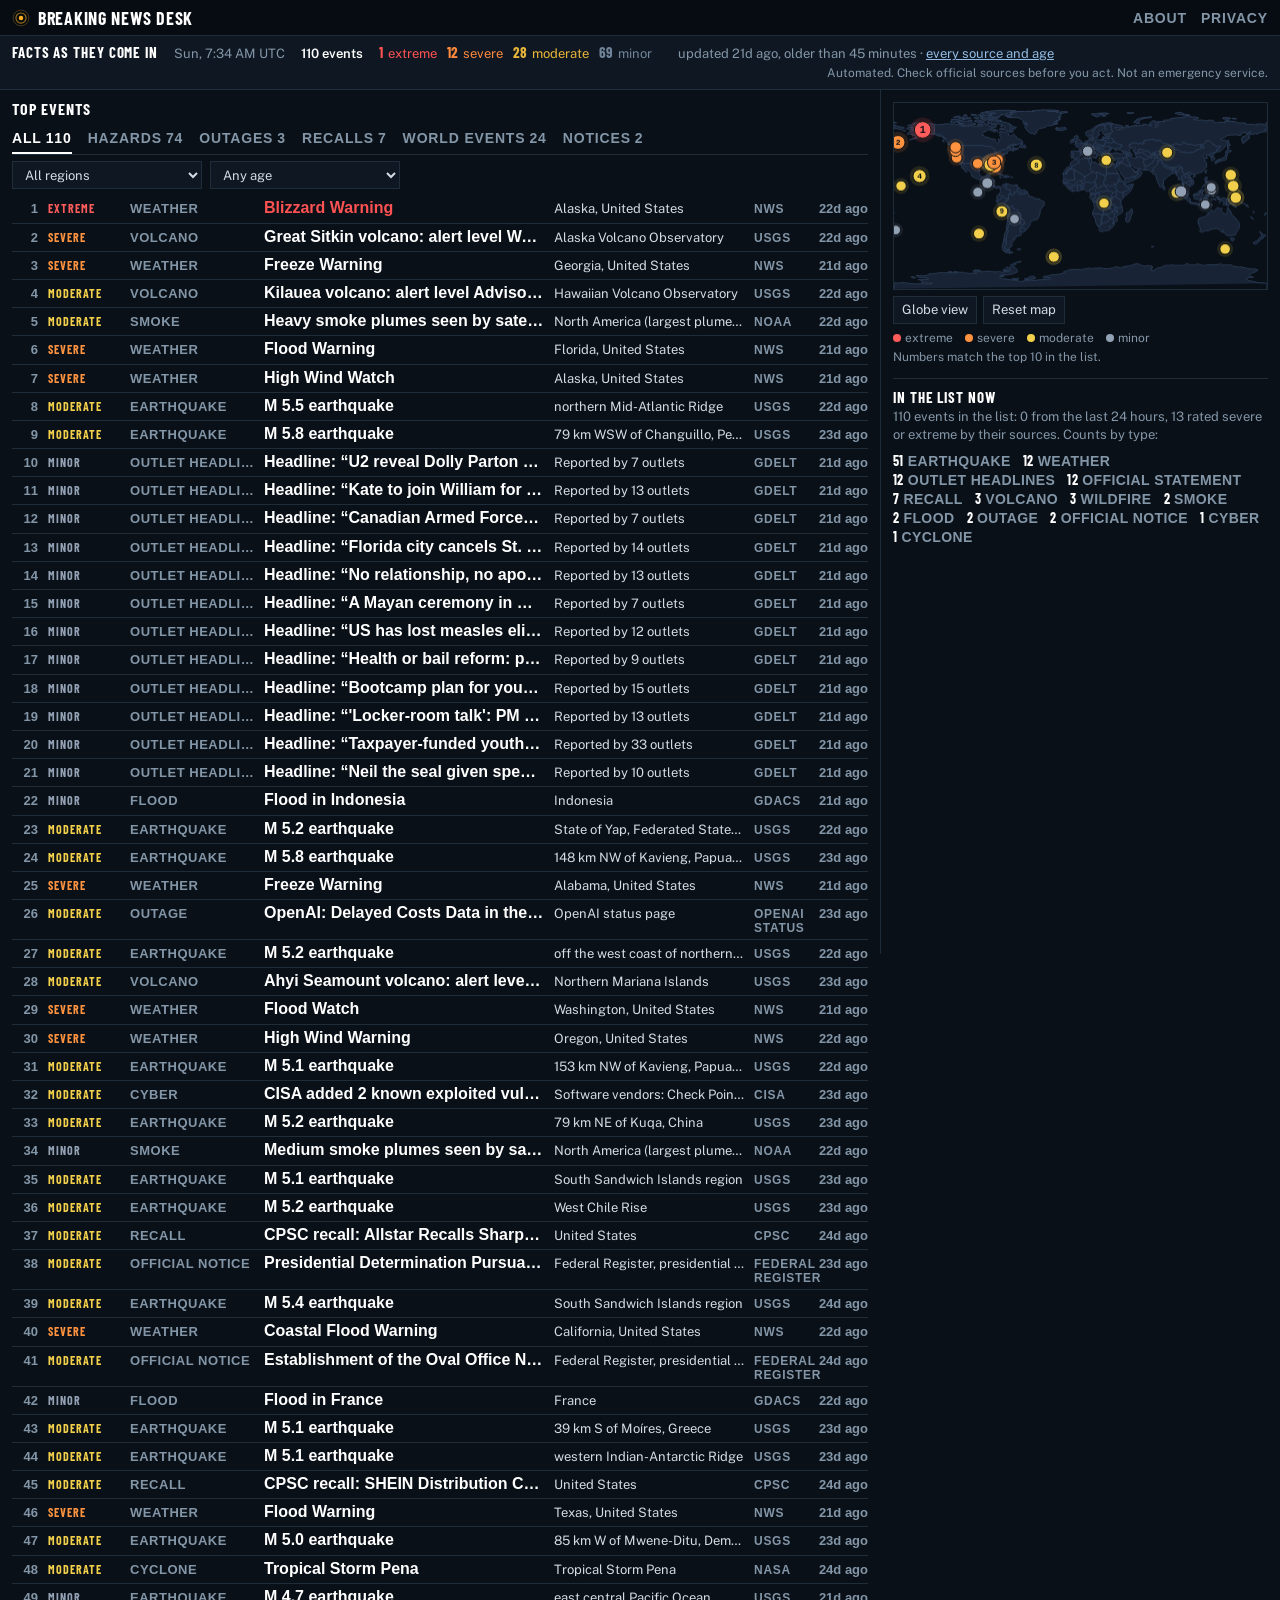
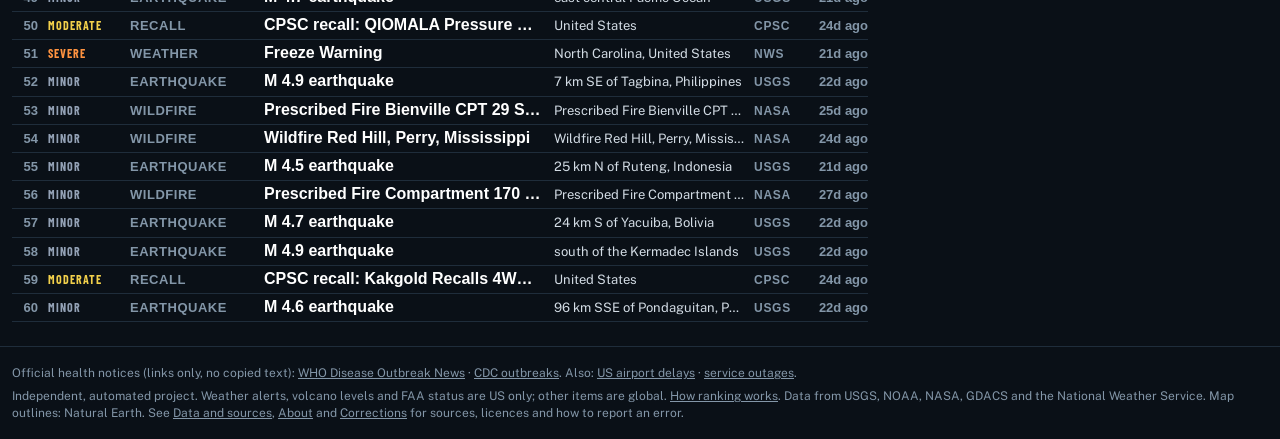
==== index.html @ 1c1c4f28 "GD5 round 2: wire-desk density (thin status strip, tight hairline rows, condensed type, no pills or " ====
<!doctype html>
<html lang="en">
<head>
<meta charset="utf-8">
<meta name="viewport" content="width=device-width,initial-scale=1">
<title>Breaking News Desk: facts as they come in</title>
<meta name="description" content="Facts as they come in, from public sources: hazards, air travel, outages and more on one live map. Every item links to its source. No opinion, no agenda.">
<meta property="og:type" content="website">
<meta property="og:site_name" content="Breaking News Desk">
<link rel="canonical" href="https://breakingnewsdesklive.com/">
<meta property="og:url" content="https://breakingnewsdesklive.com/">
<meta name="twitter:card" content="summary">
<link rel="icon" href="favicon.svg" type="image/svg+xml">
<link rel="stylesheet" href="tokens.css">
<link rel="stylesheet" href="style.css">
<meta property="og:title" content="Breaking News Desk: facts as they come in">
<meta property="og:description" content="Hazards, air travel and service outages from official sources, ranked by size and severity.">
<meta name="theme-color" content="#0b0f14">
</head>
<body>
<a class="skip" href="#list-wrap">Skip to the list</a>
<header class="top">
 <a class="brand" href="./"><svg viewBox="0 0 64 64" aria-hidden="true"><circle cx="32" cy="32" r="8" fill="#ffb020"/><circle cx="32" cy="32" r="18" fill="none" stroke="#ffb020" stroke-width="4" opacity=".6"/><circle cx="32" cy="32" r="28" fill="none" stroke="#ffb020" stroke-width="3" opacity=".3"/></svg><span>Breaking News Desk<small>Facts as they come in, from public sources</small></span></a>
 <nav><a href="about.html">About</a><a href="privacy.html">Privacy</a></nav>
</header>
<div class="status" id="status" aria-live="polite"><span><i class="dot stale" id="dot"></i><b id="count">Loading</b></span><span id="updated"></span></div>
<section class="strip" aria-labelledby="h1">
 <h1 id="h1">Facts as they come in</h1>
 <span class="dateline" id="dateline"></span>
 <span class="verdict" id="verdict">&ndash; events</span>
 <span class="tiles" id="tiles" aria-label="Events by severity"></span>
 <span class="srcline" id="srcline">updated now &middot; <a href="data.html">every source and age</a></span>
 <span class="notice">Automated. Check official sources before you act. Not an emergency service.</span>
</section>
<main>
 <section id="list-wrap" aria-labelledby="now">
  <div class="headrow"><h2 id="now">Top events</h2><a class="jump" href="#map-wrap">Map &darr;</a></div>
  <div class="chips-row" role="group" aria-label="Category" id="cats"></div>
  <div class="filters" role="group" aria-label="Filters" id="filters"></div>
  <ol class="list" id="list"></ol>
 </section>
 <section id="map-wrap" aria-label="World map">
  <div class="mapbox" id="mapbox"><canvas id="map" width="1200" height="600" role="img" aria-label="Map of current events. The list has the same events."></canvas></div>
  <div class="maptools"><button class="chip" id="proj" aria-pressed="false">Globe view</button><button class="chip" id="reset">Reset map</button></div>
  <div class="legend" id="legend"></div>
  <section class="stats" id="digest-wrap" hidden aria-label="Last hour"><h2>New in the last hour</h2><div id="digest"></div></section>
  <section class="stats" aria-label="Counts"><h2>In the list now</h2><div id="stats"></div>
  <div id="hist-wrap" hidden><p class="sub" id="hist-title">Events in the feeds over time</p><canvas id="hist" width="600" height="140" role="img" aria-label="Chart of event counts over time"></canvas><div class="maptools"><button class="chip" data-h="24" aria-pressed="true">24 hours</button><button class="chip" data-h="168" aria-pressed="false">7 days</button></div></div></section>
 </section>
</main>
<footer>
 <p>Official health notices (links only, no copied text): <a href="https://www.who.int/emergencies/disease-outbreak-news" rel="noopener">WHO Disease Outbreak News</a> · <a href="https://www.cdc.gov/outbreaks/" rel="noopener">CDC outbreaks</a>. Also: <a href="https://www.airtraveldesklive.com/" rel="noopener">US airport delays</a> · <a href="https://www.isit364yet.com/" rel="noopener">service outages</a>.</p>
 <p>Independent, automated project. Weather alerts, volcano levels and FAA status are US only; other items are global. <a href="about.html#rank">How ranking works</a>. Data from USGS, NOAA, NASA, GDACS and the National Weather Service. Map outlines: Natural Earth. See <a href="data.html">Data and sources</a>, <a href="about.html">About</a> and <a href="corrections.html">Corrections</a> for sources, licences and how to report an error.</p>
</footer>
<script src="lib.js"></script>
<script src="app.js"></script>
<script>if ("serviceWorker" in navigator) { window.addEventListener("load", function () { navigator.serviceWorker.register("sw.js").catch(function () {}); }); }</script>
<script src="/count.js" defer></script>
</body>
</html>
---- tokens.css ----
/* Shared design tokens for the desk family (Air Travel Desk and sister desks).
   Structure is shared. Only the accent block differs per desk.
   Variables only: no selectors other than :root. */
:root {
  color-scheme: dark;

  /* Palette */
  --navy: #0d1722;
  --surface: #142233;
  --surface-alt: #1b2f46;
  --border: #2d4560;
  --text: #eef3f7;
  --text-muted: #b9c8d6;
  --link: #9fd3ff;
  --red: #ef4444;
  --red-text: #fecaca;
  --red-soft: rgba(239, 68, 68, 0.2);
  --green: #34d399;
  --green-text: #a7f3d0;
  --green-soft: rgba(52, 211, 153, 0.15);
  --amber: #f2b33d;
  --amber-text: #ffd98a;
  --amber-soft: rgba(242, 179, 61, 0.16);

  /* Accent block: the only part that changes per desk */
  --accent: #4cc3ff;
  --accent-hover: #7dd3ff;
  --accent-soft: rgba(76, 195, 255, 0.16);
  --on-accent: #0d1722;

  /* Type scale */
  --fs-xs: 0.8125rem;
  --fs-sm: 0.9375rem;
  --fs-md: 1rem;
  --fs-lg: 1.2rem;
  --fs-xl: 1.5rem;
  --lh: 1.5;

  /* Spacing scale */
  --space-1: 4px;
  --space-2: 8px;
  --space-3: 12px;
  --space-4: 16px;
  --space-5: 24px;
  --space-6: 32px;

  /* Shape and layout */
  --radius: 10px;
  --gutter: 16px;

  /* Focus ring */
  --focus-ring: 3px solid var(--accent);
}

@media (min-width: 700px) {
  :root { --gutter: 24px; }
}
---- style.css ----
@font-face{font-family:"Public Sans";src:url("fonts/public-sans-latin-wght-normal.woff2") format("woff2");font-weight:100 900;font-display:swap}
@font-face{font-family:"Barlow Condensed";src:url("fonts/barlow-condensed-600.woff2") format("woff2");font-weight:600;font-display:swap}
@font-face{font-family:"Barlow Condensed";src:url("fonts/barlow-condensed-700.woff2") format("woff2");font-weight:700 800;font-display:swap}
@font-face{font-family:"Public Fallback";src:local("Arial");size-adjust:104%;ascent-override:96%;descent-override:24%;line-gap-override:0%}
@font-face{font-family:"Barlow Fallback";src:local("Arial Narrow"),local("Arial");size-adjust:78%;ascent-override:105%}
/* Wire-desk look: hairlines, tight rows, condensed type. Colour is for severity only. */
:root{--bg:#0a1017;--panel:#0f1822;--panel2:#142130;--line:#1f2d3b;--text:#d3dce5;--mute:#8396a8;--link:#93bde6;--accent:#93bde6;--on-accent:#06101a;
--c-extreme:#ff5252;--c-severe:#ff8a3d;--c-moderate:#e9b53a;--c-minor:#70849a;--amber:#e9b53a;--red:#ff5252;--orange:#ff8a3d;--yellow:#e9b53a;--green:#4fd18b;--blue:var(--link);
--disp:"Barlow Condensed","Barlow Fallback","Arial Narrow",sans-serif;--r:0}
*{box-sizing:border-box}
html{color-scheme:dark}
body{margin:0;background:var(--bg);color:var(--text);font:14px/1.4 "Public Sans","Public Fallback",system-ui,-apple-system,"Segoe UI",Roboto,sans-serif}
a{color:var(--link)}
a:focus-visible,button:focus-visible,select:focus-visible,summary:focus-visible{outline:2px solid #fff;outline-offset:1px}
.skip{position:absolute;left:-999px}.skip:focus{left:8px;top:8px;background:#fff;color:#000;padding:8px;z-index:9}
header.top{display:flex;align-items:center;justify-content:space-between;gap:12px;padding:0 12px;height:36px;border-bottom:1px solid var(--line);background:#070c12}
.brand{display:flex;align-items:center;gap:8px;font:700 18px/1 var(--disp);letter-spacing:.04em;text-transform:uppercase;color:#fff;text-decoration:none;white-space:nowrap}
.brand svg{width:18px;height:18px}.brand small{display:none}
nav{display:flex;flex-wrap:nowrap}
nav a{color:var(--mute);text-decoration:none;margin-left:14px;font:600 14px/1 var(--disp);letter-spacing:.06em;text-transform:uppercase;white-space:nowrap}
nav a:hover{color:#fff}
.status{position:absolute;width:1px;height:1px;overflow:hidden;clip:rect(0 0 0 0);white-space:nowrap}
.strip{display:flex;flex-wrap:wrap;align-items:baseline;gap:2px 16px;padding:7px 12px;background:var(--panel);border-bottom:1px solid var(--line);font-size:13px;color:var(--mute)}
.strip h1{margin:0;font:700 15px/1.2 var(--disp);letter-spacing:.06em;text-transform:uppercase;color:#fff}
.strip .verdict{color:#fff;font-weight:600}
.tile b{font:700 15px var(--disp);margin-right:2px}.tile{margin-right:10px}
.tile[data-sev=extreme] b,.tile[data-sev=extreme]{color:var(--c-extreme)}.tile[data-sev=severe],.tile[data-sev=severe] b{color:var(--c-severe)}
.tile[data-sev=moderate],.tile[data-sev=moderate] b{color:var(--c-moderate)}.tile[data-sev=minor],.tile[data-sev=minor] b{color:var(--c-minor)}
.notice{padding:6px 12px;color:var(--mute);font-size:12px;border-bottom:1px solid var(--line)}
.strip .notice{margin-left:auto;color:var(--mute);background:none;border:0;padding:0;font-size:12px}
.dot{display:inline-block;width:8px;height:8px;border-radius:50%;background:var(--green)}.dot.stale{background:var(--c-severe)}
main{display:grid;grid-template-columns:minmax(0,1fr);gap:0;padding:0;max-width:none;margin:0}
main>*{min-width:0}
#list-wrap{order:1;padding:8px 12px 0}
#map-wrap{order:2;padding:12px}
h1,h2,h3{font-family:var(--disp)}
h2{font-size:15px;letter-spacing:.06em;text-transform:uppercase;margin:0;color:#fff}
.headrow{display:flex;align-items:baseline;justify-content:space-between;gap:12px;margin-bottom:4px}
.headrow h2{font-size:16px}
.jump{color:var(--link);font:600 13px var(--disp);letter-spacing:.06em;text-transform:uppercase;text-decoration:none}
.sub{color:var(--mute);font-size:13px;margin:0 0 8px}
.chips-row{display:flex;flex-wrap:wrap;gap:0 16px;border-bottom:1px solid var(--line);margin:0 0 6px}
.cat{background:none;border:0;border-bottom:2px solid transparent;border-radius:0;color:var(--mute);font:600 14px/1 var(--disp);letter-spacing:.06em;text-transform:uppercase;padding:6px 0 6px;min-height:0;cursor:pointer}
.cat svg{display:none}.cat b{font:600 14px var(--disp);color:var(--mute);margin-left:4px}
.cat[aria-pressed=true]{color:#fff;border-bottom-color:#fff}.cat[aria-pressed=true] b{color:#fff}
.filters{display:flex;gap:8px;margin:0 0 6px}
.chip,select.chip{background:var(--panel);color:var(--text);border:1px solid var(--line);border-radius:0;padding:3px 8px;font:inherit;font-size:13px;min-height:28px;cursor:pointer}
.chip[aria-pressed=true]{background:#fff;color:#000;border-color:#fff;font-weight:600}
.filters select{flex:0 1 190px}
ol.list{list-style:none;margin:0;padding:0}
.card{border-bottom:1px solid var(--line);background:none}
.card:hover{background:var(--panel)}
.card.sel{background:var(--panel2)}
.card button.head{all:unset;box-sizing:border-box;display:grid;width:100%;cursor:pointer;grid-template-columns:22px 1fr 46px;grid-template-areas:"rank title when" ". meta meta";align-items:baseline;gap:0 8px;padding:5px 0}
.card button.head:focus-visible{outline:2px solid #fff;outline-offset:-2px}
.rank{grid-area:rank;font:600 13px var(--disp);color:var(--mute);text-align:right;font-variant-numeric:tabular-nums}
.title{grid-area:title;font:600 16px/1.15 var(--disp);color:#fff;overflow:hidden;text-overflow:ellipsis;white-space:nowrap}
.when{grid-area:when;font:600 13px var(--disp);color:var(--mute);text-align:right;white-space:nowrap}
.head .sev,.head .typ,.head .place,.head .src{display:none}
.meta{grid-area:meta;font:12.5px/1.25 "Public Sans","Public Fallback",sans-serif;color:var(--mute);white-space:nowrap;overflow:hidden;text-overflow:ellipsis}
.meta b{font:700 12px var(--disp);letter-spacing:.06em;color:var(--c,var(--mute))}
.card.s-extreme .title{color:var(--c-extreme)}
.card.sel .when::after{content:""}
.more{padding:2px 12px 10px 30px;font-size:13px}
.more p{margin:6px 0}.more .src{display:block;color:var(--mute);font-size:13px}
.warn{background:none;border:1px solid var(--line);color:var(--mute);padding:6px 8px;font-size:12px}
.empty{color:var(--mute);padding:16px;text-align:center;border:1px dashed var(--line)}
.mapbox{position:relative;background:#070c12;border:1px solid var(--line)}
canvas{display:block;width:100%;height:auto;aspect-ratio:2/1;max-width:100%;touch-action:pan-y}
.mapbox.globe canvas{aspect-ratio:1/1;max-height:70vh;touch-action:none;cursor:grab}
.maptools{display:flex;gap:6px;margin-top:6px;flex-wrap:wrap}
.legend{display:flex;flex-wrap:wrap;gap:2px 12px;font-size:12px;color:var(--mute);margin-top:6px}
.legend i{display:inline-block;width:8px;height:8px;border-radius:50%;margin-right:4px}
.stats{margin-top:12px;padding:8px 0 0;border-top:1px solid var(--line)}.stats[hidden]{display:none}
.chips{display:flex;flex-wrap:wrap;gap:2px 12px;font:600 14px var(--disp);letter-spacing:.03em;text-transform:uppercase}
.stat b{margin-right:4px;color:#fff}.stat span{color:var(--mute)}
.dg{margin:0;padding-left:16px;font-size:13px}
#hist-wrap[hidden]{display:none}#hist{width:100%;height:120px}#hist-wrap{margin-top:8px}
footer{padding:12px;color:var(--mute);font-size:12px;border-top:1px solid var(--line)}
footer p{margin:6px 0}footer a{color:var(--mute)}
.page{max-width:760px;margin:0 auto;padding:16px 12px 48px}
.page h1{font-size:28px;margin-top:12px}.page h2{margin-top:24px;font-size:17px}
table{border-collapse:collapse;width:100%;font-size:13px;display:block;overflow-x:auto}
th,td{border-bottom:1px solid var(--line);padding:6px 8px;text-align:left;vertical-align:top}
main.page.wide{max-width:1180px}main.page.wide #ev>*{max-width:760px}
.pill{display:inline-block;color:#111;font:700 14px var(--disp);text-transform:uppercase;letter-spacing:.05em;padding:0 8px}
.ehero{border-bottom:1px solid var(--line);background:var(--panel);padding:16px 12px;position:relative;overflow:hidden}
.ehero-in{position:relative;z-index:1;max-width:1180px;margin:0 auto}
.ehero h1{font:700 clamp(1.9rem,4.5vw,3rem)/1.05 var(--disp);margin:0 0 8px;max-width:20em;color:#fff}
.ehero .verdict{font-size:14px}.ehero .srcline{max-width:50em;color:var(--text)}
.ehero .dateline{margin:0 0 6px;font-size:13px}
.eart{position:absolute;top:0;right:0;bottom:0;width:45%;z-index:0;opacity:.5;-webkit-mask-image:linear-gradient(90deg,transparent,#000 45%);mask-image:linear-gradient(90deg,transparent,#000 45%)}
.eart img{display:block;width:100%;height:100%;object-fit:cover}
.eart .illus-tag{right:10px;left:auto;top:auto;bottom:10px}
@media (max-width:979px){.eart{display:none}}
@media (min-width:760px){
 .card button.head{grid-template-columns:26px 72px 124px minmax(0,1fr) 190px 54px 50px;grid-template-areas:"rank sev typ title place src when";gap:0 10px;padding:4px 0}
 .head .sev,.head .typ,.head .place,.head .src{display:block}
 .meta{display:none}
 .head .sev{grid-area:sev;font:700 12px var(--disp);letter-spacing:.08em;color:var(--c,var(--mute))}
 .head .typ{grid-area:typ;font:600 13px var(--disp);letter-spacing:.04em;text-transform:uppercase;color:var(--mute);white-space:nowrap;overflow:hidden;text-overflow:ellipsis}
 .head .place{grid-area:place;color:var(--text);font-size:13px;white-space:nowrap;overflow:hidden;text-overflow:ellipsis}
 .head .src{grid-area:src;font:600 12px var(--disp);letter-spacing:.06em;color:var(--mute);text-transform:uppercase}
 .title{font-size:16px}
}
@media (max-width:759px){
 .card button.head{grid-template-areas:"rank title when" "rank meta meta";padding:4px 0}
 .strip{font-size:12px;padding:5px 12px;gap:1px 12px}.strip .notice{margin-left:0;font-size:11px;flex-basis:100%}.dateline{display:none}
}
@media (min-width:980px){
 main{grid-template-columns:minmax(0,1fr) 400px;align-items:start}
 #list-wrap{order:1;padding:8px 12px 24px}
 #map-wrap{order:2;position:sticky;top:0;border-left:1px solid var(--line);min-height:calc(100vh - 36px)}
 .jump{display:none}
}
@media (prefers-reduced-motion:reduce){*{animation:none!important;transition:none!important}}
.ctx{margin-top:12px;padding-top:8px;border-top:1px dashed var(--line)}.ctx h3{font-size:14px;margin:0 0 6px;color:var(--mute);text-transform:uppercase;letter-spacing:.06em}
.ctx-text{font-size:15px;margin:6px 0}.ctx-fig{margin:10px 0;max-width:340px}.ctx-fig img{display:block;max-width:100%;height:auto;border:1px solid var(--line)}.ctx-fig figcaption{margin-top:4px}
.illus-wrap{position:relative;display:block}.illus-tag{position:absolute;left:8px;top:8px;background:#0b0f14;color:var(--accent);border:1px solid var(--accent);font:700 11px ui-monospace,Menlo,monospace;letter-spacing:.08em;text-transform:uppercase;padding:2px 6px}
.ctx h3{font-size:13px}
.illus-tag{background:#070c12;color:#fff;border-color:#fff}
ol.list:empty{min-height:1600px}
.tiles{display:inline-block;min-width:250px;min-height:20px}
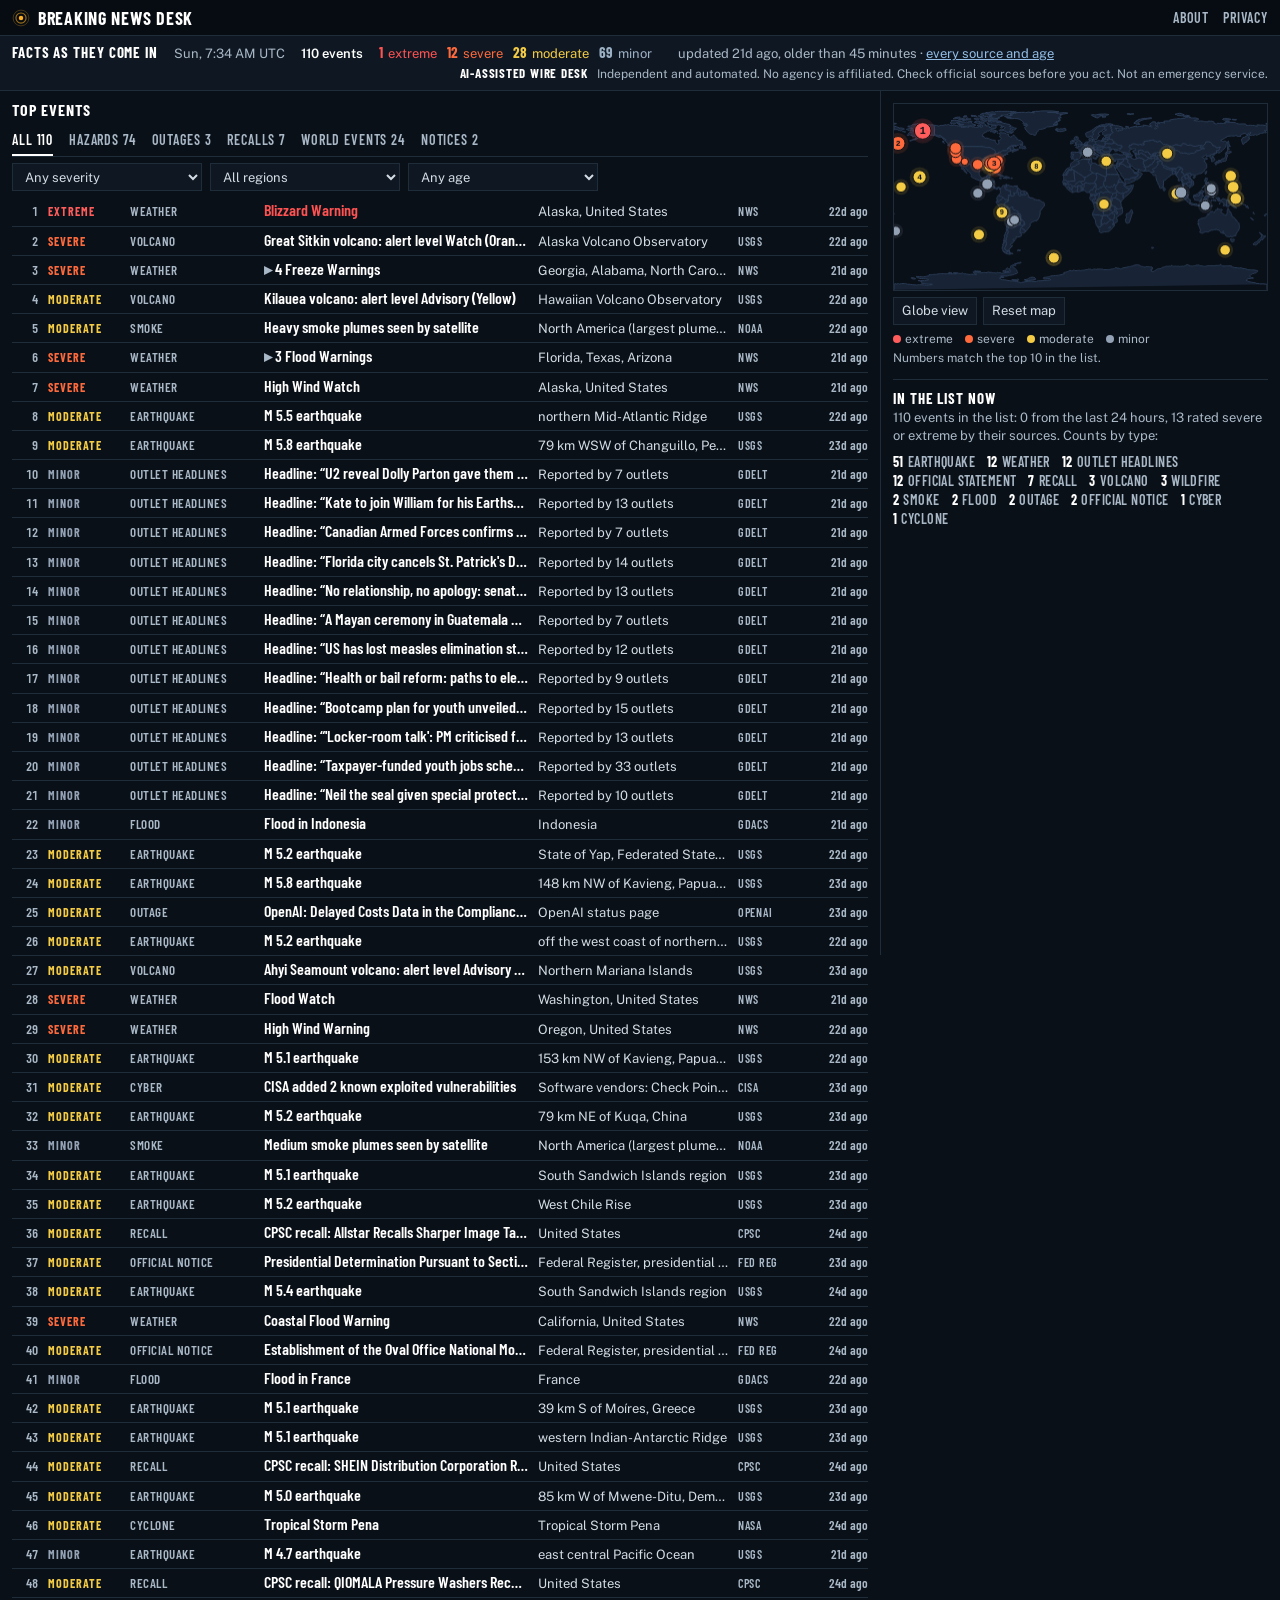
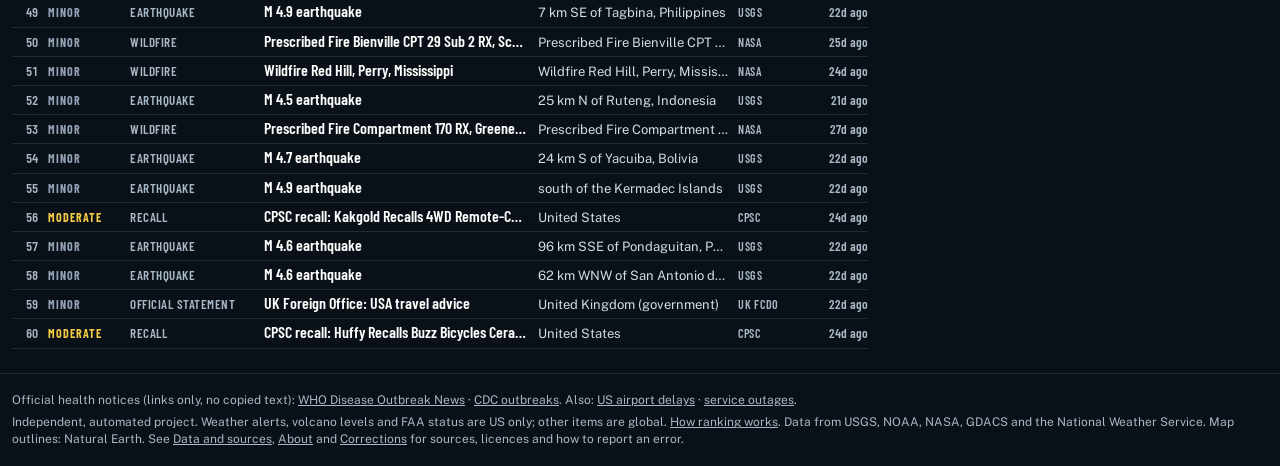
==== commit adf04d56: "GD6 guardrails 4 to 6: AI-ASSISTED WIRE DESK label and non-affiliation line on every page and the TV" ====
--- a/index.html
+++ b/index.html
@@ -30,7 +30,7 @@
  <span class="verdict" id="verdict">&ndash; events</span>
  <span class="tiles" id="tiles" aria-label="Events by severity"></span>
  <span class="srcline" id="srcline">updated now &middot; <a href="data.html">every source and age</a></span>
- <span class="notice">Automated. Check official sources before you act. Not an emergency service.</span>
+ <span class="notice"><b>AI-ASSISTED WIRE DESK</b> Independent and automated. No agency is affiliated. Check official sources before you act. Not an emergency service.</span>
 </section>
 <main>
  <section id="list-wrap" aria-labelledby="now">
--- a/style.css
+++ b/style.css
@@ -4,8 +4,8 @@
 @font-face{font-family:"Public Fallback";src:local("Arial");size-adjust:104%;ascent-override:96%;descent-override:24%;line-gap-override:0%}
 @font-face{font-family:"Barlow Fallback";src:local("Arial Narrow"),local("Arial");size-adjust:78%;ascent-override:105%}
 /* Wire-desk look: hairlines, tight rows, condensed type. Colour is for severity only. */
-:root{--bg:#0a1017;--panel:#0f1822;--panel2:#142130;--line:#1f2d3b;--text:#d3dce5;--mute:#8396a8;--link:#93bde6;--accent:#93bde6;--on-accent:#06101a;
---c-extreme:#ff5252;--c-severe:#ff8a3d;--c-moderate:#e9b53a;--c-minor:#70849a;--amber:#e9b53a;--red:#ff5252;--orange:#ff8a3d;--yellow:#e9b53a;--green:#4fd18b;--blue:var(--link);
+:root{--bg:#0a1017;--panel:#0f1822;--panel2:#142130;--line:#1f2d3b;--text:#d3dce5;--mute:#a9b8c7;--link:#93bde6;--accent:#93bde6;--on-accent:#06101a;
+--c-extreme:#ff5252;--c-severe:#ff6a3d;--c-moderate:#f3cb45;--c-minor:#9cb0c4;--amber:#e9b53a;--red:#ff5252;--orange:#ff8a3d;--yellow:#e9b53a;--green:#4fd18b;--blue:var(--link);
 --disp:"Barlow Condensed","Barlow Fallback","Arial Narrow",sans-serif;--r:0}
 *{box-sizing:border-box}
 html{color-scheme:dark}
@@ -57,7 +57,7 @@
 .title{grid-area:title;font:600 16px/1.15 var(--disp);color:#fff;overflow:hidden;text-overflow:ellipsis;white-space:nowrap}
 .when{grid-area:when;font:600 13px var(--disp);color:var(--mute);text-align:right;white-space:nowrap}
 .head .sev,.head .typ,.head .place,.head .src{display:none}
-.meta{grid-area:meta;font:12.5px/1.25 "Public Sans","Public Fallback",sans-serif;color:var(--mute);white-space:nowrap;overflow:hidden;text-overflow:ellipsis}
+.meta{grid-area:meta;font:13px/1.25 "Public Sans","Public Fallback",sans-serif;color:var(--mute);white-space:nowrap;overflow:hidden;text-overflow:ellipsis}
 .meta b{font:700 12px var(--disp);letter-spacing:.06em;color:var(--c,var(--mute))}
 .card.s-extreme .title{color:var(--c-extreme)}
 .card.sel .when::after{content:""}
@@ -94,16 +94,18 @@
 .eart .illus-tag{right:10px;left:auto;top:auto;bottom:10px}
 @media (max-width:979px){.eart{display:none}}
 @media (min-width:760px){
- .card button.head{grid-template-columns:26px 72px 124px minmax(0,1fr) 190px 54px 50px;grid-template-areas:"rank sev typ title place src when";gap:0 10px;padding:4px 0}
+ .card button.head{grid-template-columns:26px 72px 124px minmax(0,1fr) 190px 70px 50px;grid-template-areas:"rank sev typ title place src when";gap:0 10px;padding:4px 0}
  .head .sev,.head .typ,.head .place,.head .src{display:block}
  .meta{display:none}
  .head .sev{grid-area:sev;font:700 12px var(--disp);letter-spacing:.08em;color:var(--c,var(--mute))}
  .head .typ{grid-area:typ;font:600 13px var(--disp);letter-spacing:.04em;text-transform:uppercase;color:var(--mute);white-space:nowrap;overflow:hidden;text-overflow:ellipsis}
  .head .place{grid-area:place;color:var(--text);font-size:13px;white-space:nowrap;overflow:hidden;text-overflow:ellipsis}
- .head .src{grid-area:src;font:600 12px var(--disp);letter-spacing:.06em;color:var(--mute);text-transform:uppercase}
+ .head .src{grid-area:src;white-space:nowrap;overflow:hidden;text-overflow:ellipsis;font:600 12px var(--disp);letter-spacing:.06em;color:var(--mute);text-transform:uppercase}
  .title{font-size:16px}
 }
 @media (max-width:759px){
+ .filters select{flex:1 1 30%;min-width:0;font-size:12px;padding:3px 4px}
+ .title{white-space:normal;display:-webkit-box;-webkit-line-clamp:2;-webkit-box-orient:vertical}
  .card button.head{grid-template-areas:"rank title when" "rank meta meta";padding:4px 0}
  .strip{font-size:12px;padding:5px 12px;gap:1px 12px}.strip .notice{margin-left:0;font-size:11px;flex-basis:100%}.dateline{display:none}
 }
@@ -121,3 +123,10 @@
 .illus-tag{background:#070c12;color:#fff;border-color:#fff}
 ol.list:empty{min-height:1600px}
 .tiles{display:inline-block;min-width:250px;min-height:20px}
+.subs{list-style:none;margin:0;padding:0 0 4px 0}
+.subs .card{border-bottom:0;border-top:1px dashed var(--line);background:none}
+.subs .rank{visibility:hidden}
+.card.group .title::before{content:"\25B8  ";color:var(--mute)}
+.card.group.sel .title::before{content:"\25BE  "}
+.aibug{margin:0;padding:5px 12px;font-size:12px;color:var(--mute);border-bottom:1px solid var(--line);background:var(--panel)}.aibug b{font:700 13px var(--disp);letter-spacing:.06em;color:#fff;margin-right:6px}
+.notice b{font:700 13px var(--disp);letter-spacing:.06em;color:#fff;margin-right:6px}
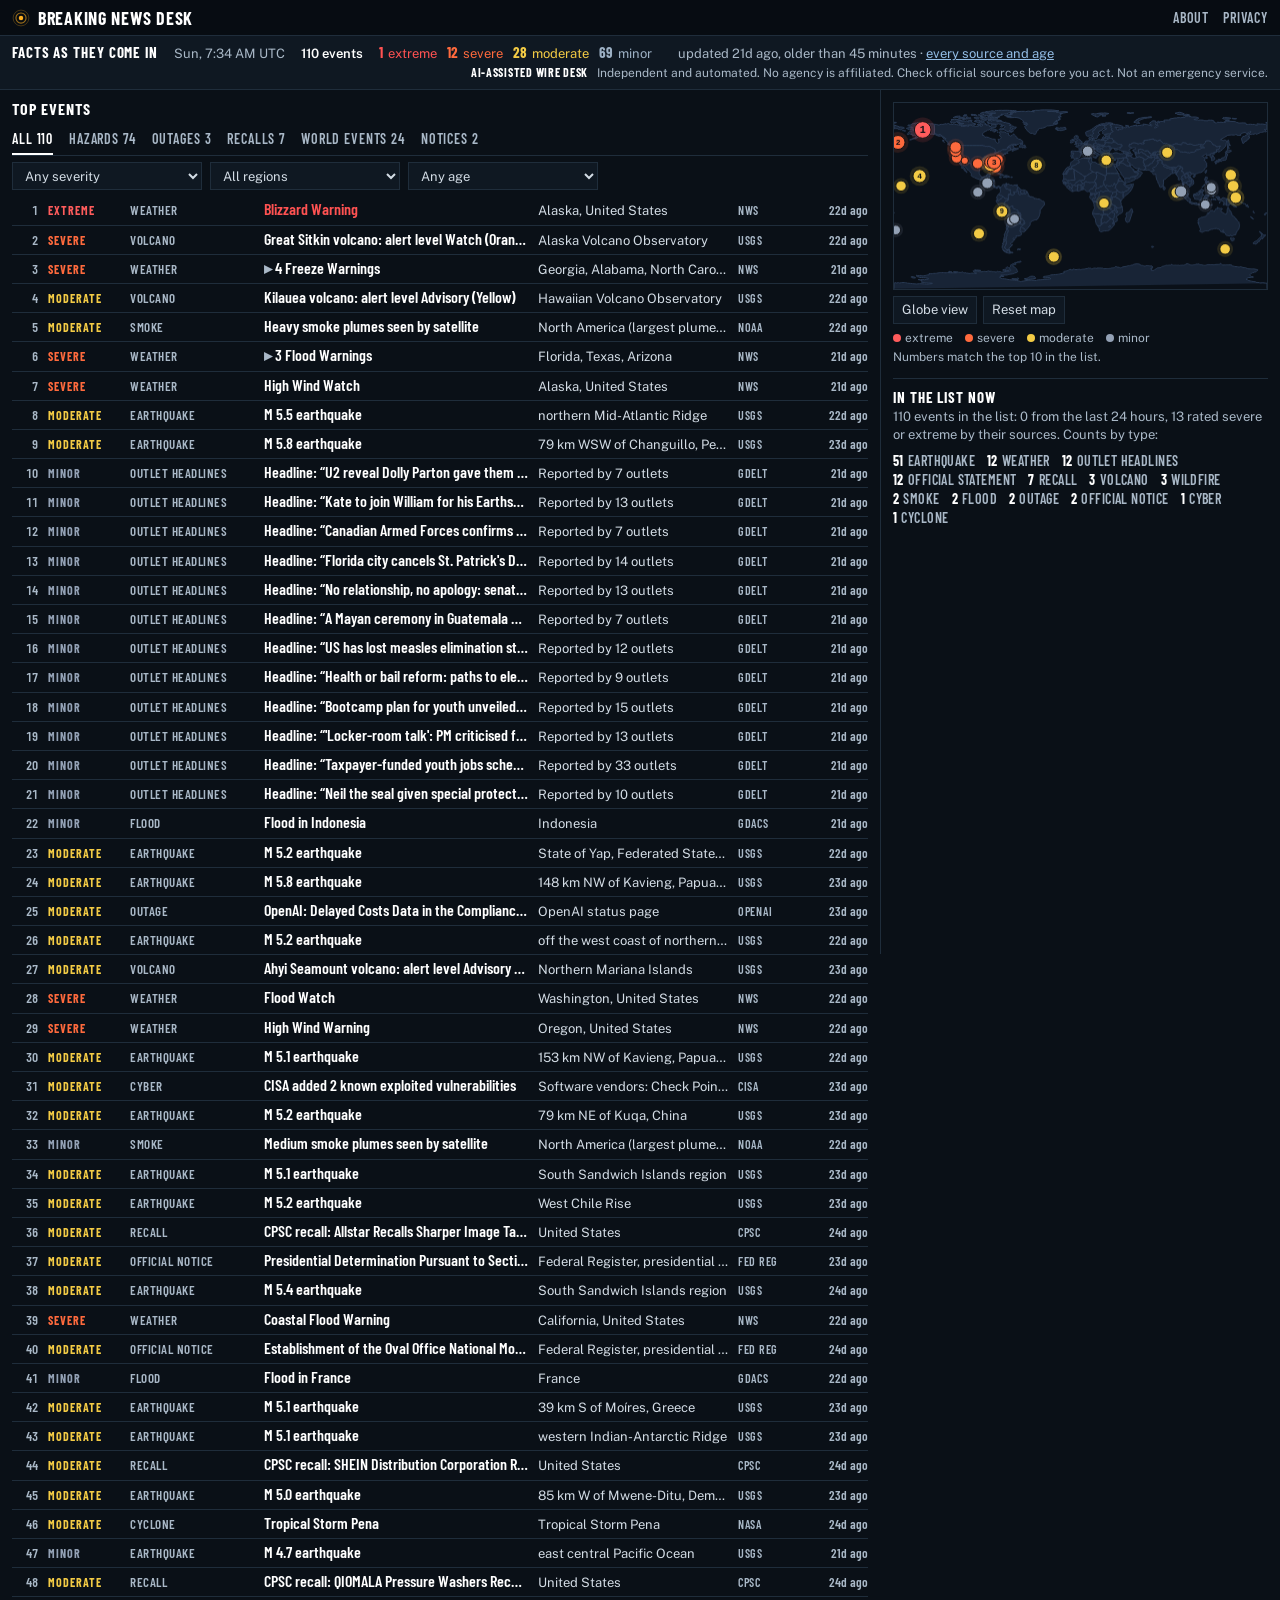
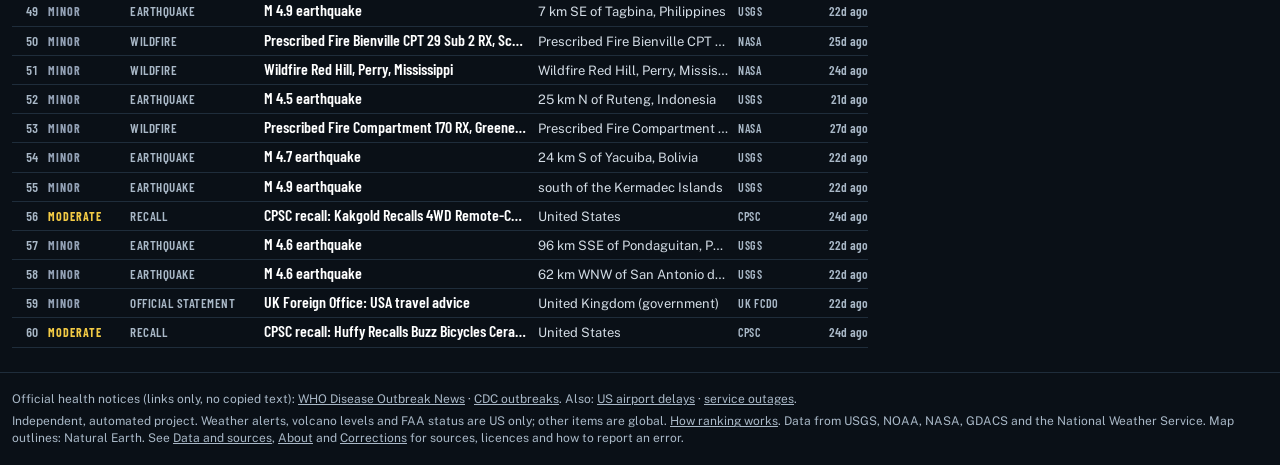
==== commit 49281009: "GD7 part A: probes of 30 consumer sign-in pages (state machine, runner, grouped OUTAGES items, top-h" ====
--- a/index.html
+++ b/index.html
@@ -24,6 +24,7 @@
  <nav><a href="about.html">About</a><a href="privacy.html">Privacy</a></nav>
 </header>
 <div class="status" id="status" aria-live="polite"><span><i class="dot stale" id="dot"></i><b id="count">Loading</b></span><span id="updated"></span></div>
+<section class="topline" id="topline" hidden aria-label="Top headline"></section>
 <section class="strip" aria-labelledby="h1">
  <h1 id="h1">Facts as they come in</h1>
  <span class="dateline" id="dateline"></span>
--- a/style.css
+++ b/style.css
@@ -130,3 +130,9 @@
 .card.group.sel .title::before{content:"\25BE  "}
 .aibug{margin:0;padding:5px 12px;font-size:12px;color:var(--mute);border-bottom:1px solid var(--line);background:var(--panel)}.aibug b{font:700 13px var(--disp);letter-spacing:.06em;color:#fff;margin-right:6px}
 .notice b{font:700 13px var(--disp);letter-spacing:.06em;color:#fff;margin-right:6px}
+.notice b,.aibug b{line-height:1;font-size:12px;display:inline-block;vertical-align:baseline}
+.topline{display:flex;flex-wrap:wrap;align-items:baseline;gap:2px 14px;padding:8px 12px;background:#2a0f12;border-bottom:2px solid var(--c-extreme);color:#fff}
+.topline[hidden]{display:none}
+.tl-label{font:700 13px var(--disp);letter-spacing:.1em;color:var(--c-extreme)}
+.tl-title{font:700 clamp(1.4rem,3.2vw,2rem)/1.1 var(--disp);color:#fff;text-decoration:none}
+.tl-meta{font-size:13px;color:var(--mute)}
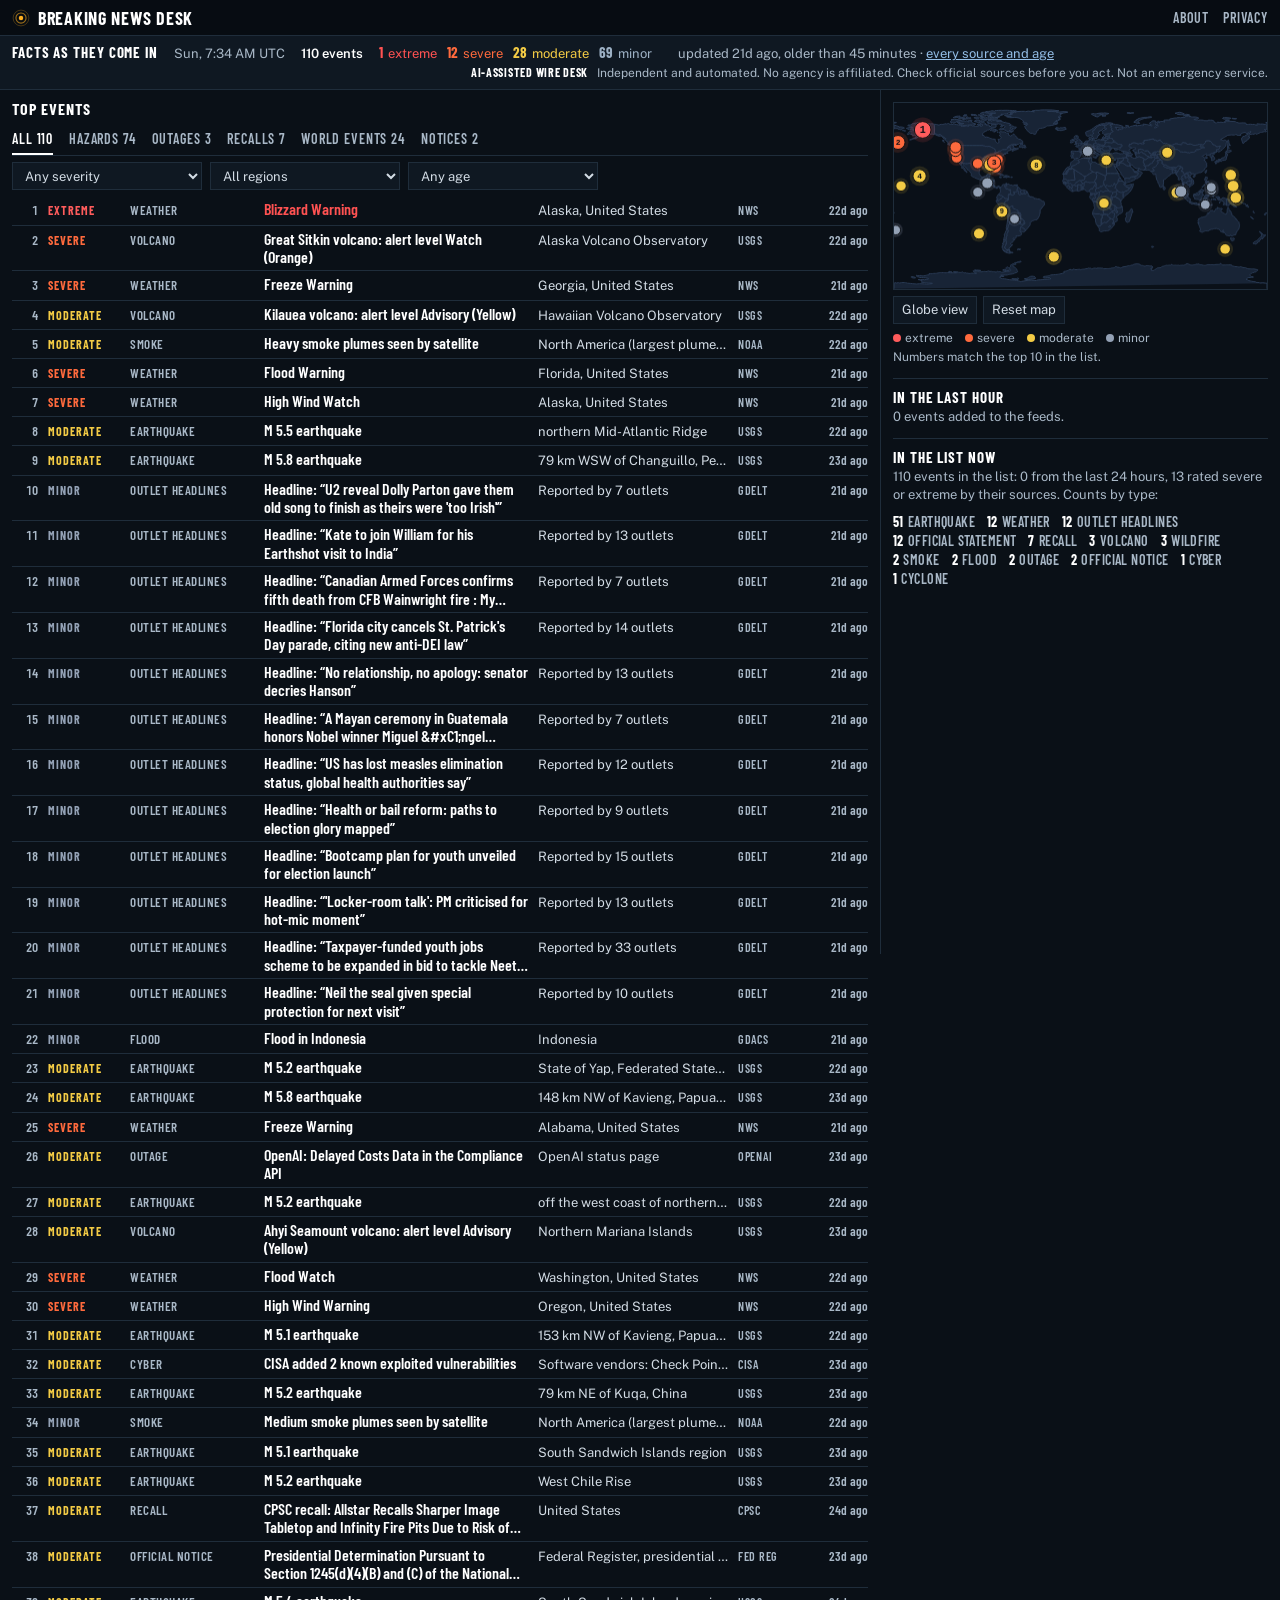
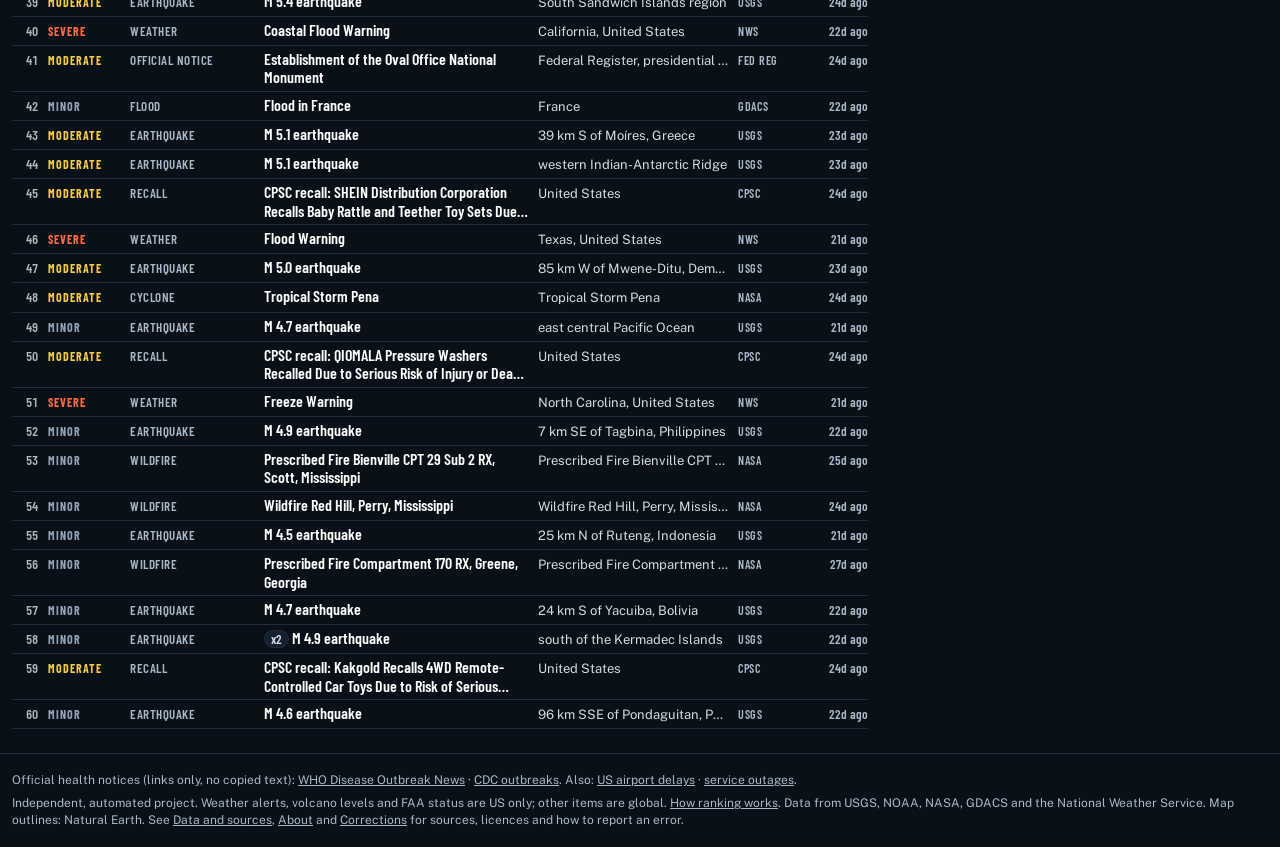
==== commit 1959934e: "GD9: Top story band, news above routine advisories, grouped duplicate rows with member list, heading" ====
--- a/index.html
+++ b/index.html
@@ -13,6 +13,8 @@
 <link rel="icon" href="favicon.svg" type="image/svg+xml">
 <link rel="stylesheet" href="tokens.css">
 <link rel="stylesheet" href="style.css">
+<script src="lib.js" defer></script>
+<script src="app.js" defer></script>
 <meta property="og:title" content="Breaking News Desk: facts as they come in">
 <meta property="og:description" content="Hazards, air travel and service outages from official sources, ranked by size and severity.">
 <meta name="theme-color" content="#0b0f14">
@@ -21,7 +23,7 @@
 <a class="skip" href="#list-wrap">Skip to the list</a>
 <header class="top">
  <a class="brand" href="./"><svg viewBox="0 0 64 64" aria-hidden="true"><circle cx="32" cy="32" r="8" fill="#ffb020"/><circle cx="32" cy="32" r="18" fill="none" stroke="#ffb020" stroke-width="4" opacity=".6"/><circle cx="32" cy="32" r="28" fill="none" stroke="#ffb020" stroke-width="3" opacity=".3"/></svg><span>Breaking News Desk<small>Facts as they come in, from public sources</small></span></a>
- <nav><a href="about.html">About</a><a href="privacy.html">Privacy</a></nav>
+ <nav><a href="/about">About</a><a href="/privacy">Privacy</a></nav>
 </header>
 <div class="status" id="status" aria-live="polite"><span><i class="dot stale" id="dot"></i><b id="count">Loading</b></span><span id="updated"></span></div>
 <section class="topline" id="topline" hidden aria-label="Top headline"></section>
@@ -30,31 +32,35 @@
  <span class="dateline" id="dateline"></span>
  <span class="verdict" id="verdict">&ndash; events</span>
  <span class="tiles" id="tiles" aria-label="Events by severity"></span>
- <span class="srcline" id="srcline">updated now &middot; <a href="data.html">every source and age</a></span>
+ <span class="srcline" id="srcline">updated now &middot; <a href="/data">every source and age</a></span>
  <span class="notice"><b>AI-ASSISTED WIRE DESK</b> Independent and automated. No agency is affiliated. Check official sources before you act. Not an emergency service.</span>
 </section>
 <main>
- <section id="list-wrap" aria-labelledby="now">
+ <section id="list-wrap" tabindex="-1" aria-labelledby="now">
+  <section class="lead-story" id="lead-story" hidden aria-labelledby="lead-heading">
+   <h2 id="lead-heading">Top story</h2>
+   <h3 id="lead-headline"></h3>
+   <p class="lead-summary" id="lead-summary"></p>
+   <p class="lead-meta" id="lead-meta"></p>
+  </section>
   <div class="headrow"><h2 id="now">Top events</h2><a class="jump" href="#map-wrap">Map &darr;</a></div>
   <div class="chips-row" role="group" aria-label="Category" id="cats"></div>
   <div class="filters" role="group" aria-label="Filters" id="filters"></div>
-  <ol class="list" id="list"></ol>
+  <ol class="list" id="list" role="list"></ol>
  </section>
- <section id="map-wrap" aria-label="World map">
+ <section id="map-wrap" tabindex="-1" aria-label="World map">
   <div class="mapbox" id="mapbox"><canvas id="map" width="1200" height="600" role="img" aria-label="Map of current events. The list has the same events."></canvas></div>
   <div class="maptools"><button class="chip" id="proj" aria-pressed="false">Globe view</button><button class="chip" id="reset">Reset map</button></div>
   <div class="legend" id="legend"></div>
-  <section class="stats" id="digest-wrap" hidden aria-label="Last hour"><h2>New in the last hour</h2><div id="digest"></div></section>
+  <section class="stats" aria-labelledby="last-hour-heading"><h2 id="last-hour-heading">In the last hour</h2><p class="sub" id="last-hour"></p></section>
   <section class="stats" aria-label="Counts"><h2>In the list now</h2><div id="stats"></div>
   <div id="hist-wrap" hidden><p class="sub" id="hist-title">Events in the feeds over time</p><canvas id="hist" width="600" height="140" role="img" aria-label="Chart of event counts over time"></canvas><div class="maptools"><button class="chip" data-h="24" aria-pressed="true">24 hours</button><button class="chip" data-h="168" aria-pressed="false">7 days</button></div></div></section>
  </section>
 </main>
 <footer>
  <p>Official health notices (links only, no copied text): <a href="https://www.who.int/emergencies/disease-outbreak-news" rel="noopener">WHO Disease Outbreak News</a> · <a href="https://www.cdc.gov/outbreaks/" rel="noopener">CDC outbreaks</a>. Also: <a href="https://www.airtraveldesklive.com/" rel="noopener">US airport delays</a> · <a href="https://www.isit364yet.com/" rel="noopener">service outages</a>.</p>
- <p>Independent, automated project. Weather alerts, volcano levels and FAA status are US only; other items are global. <a href="about.html#rank">How ranking works</a>. Data from USGS, NOAA, NASA, GDACS and the National Weather Service. Map outlines: Natural Earth. See <a href="data.html">Data and sources</a>, <a href="about.html">About</a> and <a href="corrections.html">Corrections</a> for sources, licences and how to report an error.</p>
+ <p>Independent, automated project. Weather alerts, volcano levels and FAA status are US only; other items are global. <a href="/about#rank">How ranking works</a>. Data from USGS, NOAA, NASA, GDACS and the National Weather Service. Map outlines: Natural Earth. See <a href="/data">Data and sources</a>, <a href="/about">About</a> and <a href="/corrections">Corrections</a> for sources, licences and how to report an error.</p>
 </footer>
-<script src="lib.js"></script>
-<script src="app.js"></script>
 <script>if ("serviceWorker" in navigator) { window.addEventListener("load", function () { navigator.serviceWorker.register("sw.js").catch(function () {}); }); }</script>
 <script src="/count.js" defer></script>
 </body>
--- a/style.css
+++ b/style.css
@@ -11,7 +11,7 @@
 html{color-scheme:dark}
 body{margin:0;background:var(--bg);color:var(--text);font:14px/1.4 "Public Sans","Public Fallback",system-ui,-apple-system,"Segoe UI",Roboto,sans-serif}
 a{color:var(--link)}
-a:focus-visible,button:focus-visible,select:focus-visible,summary:focus-visible{outline:2px solid #fff;outline-offset:1px}
+a:focus-visible,button:focus-visible,select:focus-visible,summary:focus-visible,canvas:focus-visible{outline:2px solid #fff;outline-offset:1px}
 .skip{position:absolute;left:-999px}.skip:focus{left:8px;top:8px;background:#fff;color:#000;padding:8px;z-index:9}
 header.top{display:flex;align-items:center;justify-content:space-between;gap:12px;padding:0 12px;height:36px;border-bottom:1px solid var(--line);background:#070c12}
 .brand{display:flex;align-items:center;gap:8px;font:700 18px/1 var(--disp);letter-spacing:.04em;text-transform:uppercase;color:#fff;text-decoration:none;white-space:nowrap}
@@ -41,7 +41,7 @@
 .sub{color:var(--mute);font-size:13px;margin:0 0 8px}
 .chips-row{display:flex;flex-wrap:wrap;gap:0 16px;border-bottom:1px solid var(--line);margin:0 0 6px}
 .cat{background:none;border:0;border-bottom:2px solid transparent;border-radius:0;color:var(--mute);font:600 14px/1 var(--disp);letter-spacing:.06em;text-transform:uppercase;padding:6px 0 6px;min-height:0;cursor:pointer}
-.cat svg{display:none}.cat b{font:600 14px var(--disp);color:var(--mute);margin-left:4px}
+.cat b{font:600 14px var(--disp);color:var(--mute);margin-left:4px}
 .cat[aria-pressed=true]{color:#fff;border-bottom-color:#fff}.cat[aria-pressed=true] b{color:#fff}
 .filters{display:flex;gap:8px;margin:0 0 6px}
 .chip,select.chip{background:var(--panel);color:var(--text);border:1px solid var(--line);border-radius:0;padding:3px 8px;font:inherit;font-size:13px;min-height:28px;cursor:pointer}
@@ -51,10 +51,11 @@
 .card{border-bottom:1px solid var(--line);background:none}
 .card:hover{background:var(--panel)}
 .card.sel{background:var(--panel2)}
-.card button.head{all:unset;box-sizing:border-box;display:grid;width:100%;cursor:pointer;grid-template-columns:22px 1fr 46px;grid-template-areas:"rank title when" ". meta meta";align-items:baseline;gap:0 8px;padding:5px 0}
+.card button.head{all:unset;box-sizing:border-box;display:grid;width:100%;cursor:pointer;grid-template-columns:22px minmax(0,1fr) 46px;grid-template-areas:"rank title when" ". meta meta";align-items:baseline;gap:0 8px;padding:5px 0}
 .card button.head:focus-visible{outline:2px solid #fff;outline-offset:-2px}
 .rank{grid-area:rank;font:600 13px var(--disp);color:var(--mute);text-align:right;font-variant-numeric:tabular-nums}
-.title{grid-area:title;font:600 16px/1.15 var(--disp);color:#fff;overflow:hidden;text-overflow:ellipsis;white-space:nowrap}
+.title{grid-area:title;font:600 16px/1.15 var(--disp);color:#fff;overflow-wrap:anywhere}
+.title,.lead-summary{overflow:hidden;display:-webkit-box;-webkit-line-clamp:2;-webkit-box-orient:vertical}
 .when{grid-area:when;font:600 13px var(--disp);color:var(--mute);text-align:right;white-space:nowrap}
 .head .sev,.head .typ,.head .place,.head .src{display:none}
 .meta{grid-area:meta;font:13px/1.25 "Public Sans","Public Fallback",sans-serif;color:var(--mute);white-space:nowrap;overflow:hidden;text-overflow:ellipsis}
@@ -82,7 +83,9 @@
 .page h1{font-size:28px;margin-top:12px}.page h2{margin-top:24px;font-size:17px}
 table{border-collapse:collapse;width:100%;font-size:13px;display:block;overflow-x:auto}
 th,td{border-bottom:1px solid var(--line);padding:6px 8px;text-align:left;vertical-align:top}
-main.page.wide{max-width:1180px}main.page.wide #ev>*{max-width:760px}
+.event-main{display:block}
+.event-main .wide{max-width:1180px}
+#ev>*{max-width:760px}
 .pill{display:inline-block;color:#111;font:700 14px var(--disp);text-transform:uppercase;letter-spacing:.05em;padding:0 8px}
 .ehero{border-bottom:1px solid var(--line);background:var(--panel);padding:16px 12px;position:relative;overflow:hidden}
 .ehero-in{position:relative;z-index:1;max-width:1180px;margin:0 auto}
@@ -105,7 +108,6 @@
 }
 @media (max-width:759px){
  .filters select{flex:1 1 30%;min-width:0;font-size:12px;padding:3px 4px}
- .title{white-space:normal;display:-webkit-box;-webkit-line-clamp:2;-webkit-box-orient:vertical}
  .card button.head{grid-template-areas:"rank title when" "rank meta meta";padding:4px 0}
  .strip{font-size:12px;padding:5px 12px;gap:1px 12px}.strip .notice{margin-left:0;font-size:11px;flex-basis:100%}.dateline{display:none}
 }
@@ -116,18 +118,13 @@
  .jump{display:none}
 }
 @media (prefers-reduced-motion:reduce){*{animation:none!important;transition:none!important}}
-.ctx{margin-top:12px;padding-top:8px;border-top:1px dashed var(--line)}.ctx h3{font-size:14px;margin:0 0 6px;color:var(--mute);text-transform:uppercase;letter-spacing:.06em}
+.ctx{margin-top:12px;padding-top:8px;border-top:1px dashed var(--line)}.ctx :is(h2,h3),.page .ctx h2{font-size:14px;font-family:var(--disp);margin:0 0 6px;color:var(--mute);text-transform:uppercase;letter-spacing:.06em}
 .ctx-text{font-size:15px;margin:6px 0}.ctx-fig{margin:10px 0;max-width:340px}.ctx-fig img{display:block;max-width:100%;height:auto;border:1px solid var(--line)}.ctx-fig figcaption{margin-top:4px}
 .illus-wrap{position:relative;display:block}.illus-tag{position:absolute;left:8px;top:8px;background:#0b0f14;color:var(--accent);border:1px solid var(--accent);font:700 11px ui-monospace,Menlo,monospace;letter-spacing:.08em;text-transform:uppercase;padding:2px 6px}
-.ctx h3{font-size:13px}
+.ctx :is(h2,h3),.page .ctx h2{font-size:13px}
 .illus-tag{background:#070c12;color:#fff;border-color:#fff}
 ol.list:empty{min-height:1600px}
 .tiles{display:inline-block;min-width:250px;min-height:20px}
-.subs{list-style:none;margin:0;padding:0 0 4px 0}
-.subs .card{border-bottom:0;border-top:1px dashed var(--line);background:none}
-.subs .rank{visibility:hidden}
-.card.group .title::before{content:"\25B8  ";color:var(--mute)}
-.card.group.sel .title::before{content:"\25BE  "}
 .aibug{margin:0;padding:5px 12px;font-size:12px;color:var(--mute);border-bottom:1px solid var(--line);background:var(--panel)}.aibug b{font:700 13px var(--disp);letter-spacing:.06em;color:#fff;margin-right:6px}
 .notice b{font:700 13px var(--disp);letter-spacing:.06em;color:#fff;margin-right:6px}
 .notice b,.aibug b{line-height:1;font-size:12px;display:inline-block;vertical-align:baseline}
@@ -136,3 +133,10 @@
 .tl-label{font:700 13px var(--disp);letter-spacing:.1em;color:var(--c-extreme)}
 .tl-title{font:700 clamp(1.4rem,3.2vw,2rem)/1.1 var(--disp);color:#fff;text-decoration:none}
 .tl-meta{font-size:13px;color:var(--mute)}
+
+.lead-story{margin:0 0 12px;padding:8px 12px;background:var(--panel);border:1px solid var(--line)}
+.lead-story h2{color:var(--mute)}
+.lead-story h3{margin:2px 0;font:700 1.5rem/1.1 var(--disp);color:var(--text)}
+.lead-summary{margin:4px 0}
+.lead-meta{display:flex;flex-wrap:wrap;align-items:baseline;gap:4px 12px;margin:4px 0 0;color:var(--mute);font-size:13px}
+.lead-label,.feed-count{display:inline-block;padding:0 6px;border:1px solid var(--line);border-radius:var(--radius);background:var(--panel2);color:var(--text);font:600 13px var(--disp)}
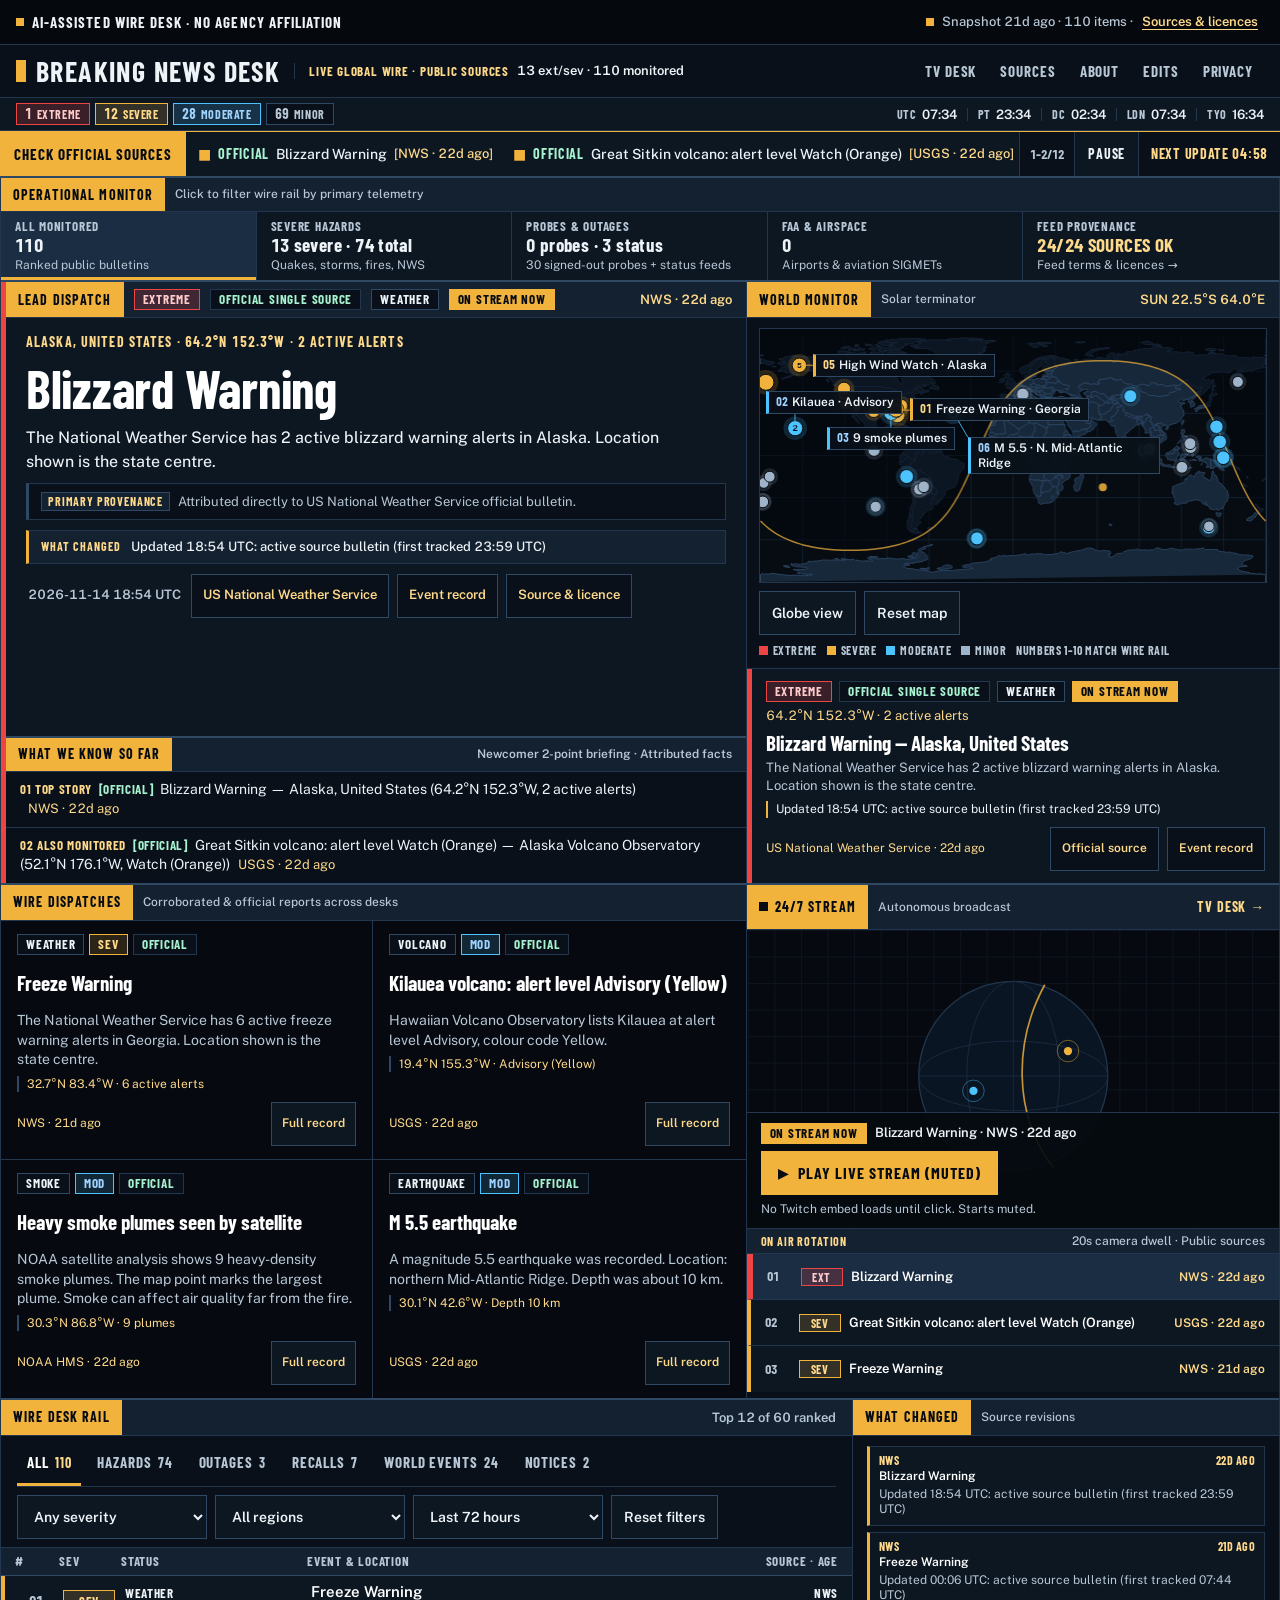
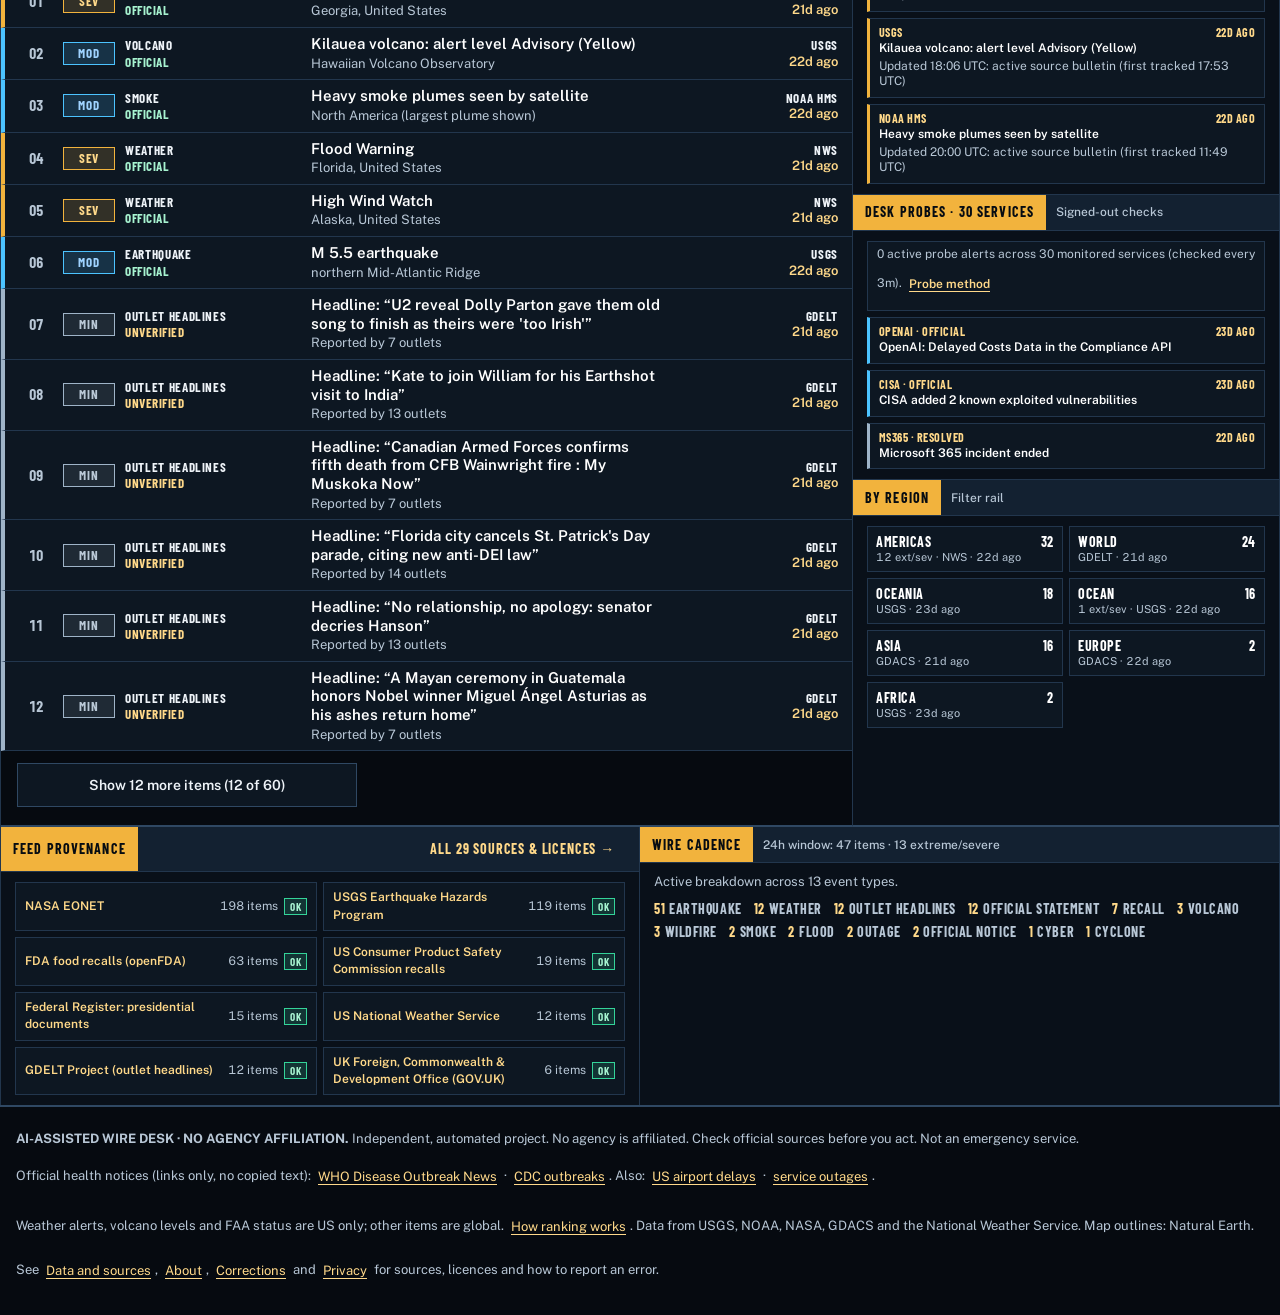
==== commit e571768b: "GD12: editorial front page redesign (round 3 studio c): lead story first, status key, source and age" ====
--- a/index.html
+++ b/index.html
@@ -4,63 +4,331 @@
 <meta charset="utf-8">
 <meta name="viewport" content="width=device-width,initial-scale=1">
 <title>Breaking News Desk: facts as they come in</title>
-<meta name="description" content="Facts as they come in, from public sources: hazards, air travel, outages and more on one live map. Every item links to its source. No opinion, no agenda.">
+<meta name="description" content="Facts as they come in, from public sources: hazards, air travel, outages and more on one live wire desk. Every item links to its source. No opinion, no agenda.">
 <meta property="og:type" content="website">
 <meta property="og:site_name" content="Breaking News Desk">
 <link rel="canonical" href="https://breakingnewsdesklive.com/">
 <meta property="og:url" content="https://breakingnewsdesklive.com/">
 <meta name="twitter:card" content="summary">
 <link rel="icon" href="favicon.svg" type="image/svg+xml">
+<link rel="preload" href="fonts/barlow-condensed-700.woff2" as="font" type="font/woff2" crossorigin>
+<link rel="preload" href="fonts/public-sans-latin-wght-normal.woff2" as="font" type="font/woff2" crossorigin>
 <link rel="stylesheet" href="tokens.css">
 <link rel="stylesheet" href="style.css">
 <script src="lib.js" defer></script>
+<script src="sun.js" defer></script>
+<script src="sun-overlay.js" defer></script>
 <script src="app.js" defer></script>
 <meta property="og:title" content="Breaking News Desk: facts as they come in">
 <meta property="og:description" content="Hazards, air travel and service outages from official sources, ranked by size and severity.">
-<meta name="theme-color" content="#0b0f14">
+<meta name="theme-color" content="#060a10">
 </head>
-<body>
-<a class="skip" href="#list-wrap">Skip to the list</a>
-<header class="top">
- <a class="brand" href="./"><svg viewBox="0 0 64 64" aria-hidden="true"><circle cx="32" cy="32" r="8" fill="#ffb020"/><circle cx="32" cy="32" r="18" fill="none" stroke="#ffb020" stroke-width="4" opacity=".6"/><circle cx="32" cy="32" r="28" fill="none" stroke="#ffb020" stroke-width="3" opacity=".3"/></svg><span>Breaking News Desk<small>Facts as they come in, from public sources</small></span></a>
- <nav><a href="/about">About</a><a href="/privacy">Privacy</a></nav>
-</header>
-<div class="status" id="status" aria-live="polite"><span><i class="dot stale" id="dot"></i><b id="count">Loading</b></span><span id="updated"></span></div>
-<section class="topline" id="topline" hidden aria-label="Top headline"></section>
-<section class="strip" aria-labelledby="h1">
- <h1 id="h1">Facts as they come in</h1>
- <span class="dateline" id="dateline"></span>
- <span class="verdict" id="verdict">&ndash; events</span>
- <span class="tiles" id="tiles" aria-label="Events by severity"></span>
- <span class="srcline" id="srcline">updated now &middot; <a href="/data">every source and age</a></span>
- <span class="notice"><b>AI-ASSISTED WIRE DESK</b> Independent and automated. No agency is affiliated. Check official sources before you act. Not an emergency service.</span>
-</section>
-<main>
- <section id="list-wrap" tabindex="-1" aria-labelledby="now">
-  <section class="lead-story" id="lead-story" hidden aria-labelledby="lead-heading">
-   <h2 id="lead-heading">Top story</h2>
-   <h3 id="lead-headline"></h3>
-   <p class="lead-summary" id="lead-summary"></p>
-   <p class="lead-meta" id="lead-meta"></p>
-  </section>
-  <div class="headrow"><h2 id="now">Top events</h2><a class="jump" href="#map-wrap">Map &darr;</a></div>
-  <div class="chips-row" role="group" aria-label="Category" id="cats"></div>
-  <div class="filters" role="group" aria-label="Filters" id="filters"></div>
-  <ol class="list" id="list" role="list"></ol>
- </section>
- <section id="map-wrap" tabindex="-1" aria-label="World map">
-  <div class="mapbox" id="mapbox"><canvas id="map" width="1200" height="600" role="img" aria-label="Map of current events. The list has the same events."></canvas></div>
-  <div class="maptools"><button class="chip" id="proj" aria-pressed="false">Globe view</button><button class="chip" id="reset">Reset map</button></div>
-  <div class="legend" id="legend"></div>
-  <section class="stats" aria-labelledby="last-hour-heading"><h2 id="last-hour-heading">In the last hour</h2><p class="sub" id="last-hour"></p></section>
-  <section class="stats" aria-label="Counts"><h2>In the list now</h2><div id="stats"></div>
-  <div id="hist-wrap" hidden><p class="sub" id="hist-title">Events in the feeds over time</p><canvas id="hist" width="600" height="140" role="img" aria-label="Chart of event counts over time"></canvas><div class="maptools"><button class="chip" data-h="24" aria-pressed="true">24 hours</button><button class="chip" data-h="168" aria-pressed="false">7 days</button></div></div></section>
- </section>
+<body class="home-desk">
+<a class="skip" href="#list-wrap">Skip to wire desk</a>
+<div id="desk-grain" class="desk-grain" aria-hidden="true"></div>
+
+<div class="top-deck">
+  <div id="aibug" role="note">
+    <span class="ai-left"><i class="ai-pip" aria-hidden="true"></i>AI-ASSISTED WIRE DESK · NO AGENCY AFFILIATION</span>
+    <span class="ai-right"><i class="dot" id="dot" aria-hidden="true"></i><span class="srcline" id="srcline">Loading public feeds · <a href="/data">Sources &amp; licences</a></span></span>
+  </div>
+
+  <div class="status" id="status" aria-live="polite">
+    <b id="count">Loading</b>
+  </div>
+
+  <header class="top wire-masthead" id="masthead">
+    <div class="brand-block">
+      <a class="brand" href="./">
+        <span class="brand-mark" aria-hidden="true"></span>
+        <span>BREAKING NEWS DESK</span>
+      </a>
+      <div class="edition-meta">
+        <span class="dateline" id="dateline">LIVE GLOBAL WIRE · PUBLIC SOURCES</span>
+        <span class="verdict" id="verdict">Attributed wire</span>
+        <span class="mobile-clock" id="mobile-clock" aria-hidden="true"></span>
+      </div>
+    </div>
+
+    <nav aria-label="Site navigation">
+      <a href="/tv">TV Desk</a>
+      <a href="/data">Sources</a>
+      <a href="/about">About</a>
+      <a href="/corrections">Edits</a>
+      <a href="/privacy">Privacy</a>
+    </nav>
+
+    <div class="mast-telemetry">
+      <div class="tiles" id="tiles" aria-label="Events by severity"></div>
+      <div class="clocks" id="clocks" aria-label="World desk clocks"></div>
+    </div>
+  </header>
+
+  <section id="official-strip" aria-label="Official sources notice and wire ticker">
+    <span class="official-tag">CHECK OFFICIAL SOURCES</span>
+    <div class="ticker-viewport" id="ticker-viewport">
+      <div id="ticker-track" class="ticker-track">
+        <span class="tk-item">Not an emergency service. Independent and automated; no agency is affiliated.</span>
+      </div>
+    </div>
+    <div class="ticker-controls">
+      <span id="ticker-step" class="ticker-step" aria-live="off">1/1</span>
+      <button type="button" class="ticker-btn" id="ticker-toggle" aria-pressed="false" aria-label="Pause wire ticker">Pause</button>
+      <span id="next-update" class="next-update">NEXT UPDATE 05:00</span>
+    </div>
+  </section>
+</div>
+
+<main id="front-page">
+  <section class="topline" id="topline" hidden aria-label="Top headline"></section>
+
+  <section id="ops-monitor" class="ops-monitor" aria-label="Operational monitor">
+    <div class="ops-bar chyron-bar">
+      <span class="chyron-tag">OPERATIONAL MONITOR</span>
+      <span class="ops-bar-note">Click to filter wire rail by primary telemetry</span>
+      <a class="ops-prov-inline" id="ops-sources-inline" href="/data">Feeds &amp; licences &rarr;</a>
+    </div>
+    <div class="ops-grid">
+      <button type="button" class="ops-cell is-active" id="ops-all" data-filter="all" aria-pressed="true">
+        <span class="ops-lbl">ALL MONITORED</span>
+        <strong class="ops-val" id="ops-all-val">--</strong>
+        <span class="ops-sub" id="ops-all-sub">Ranked public bulletins</span>
+      </button>
+      <button type="button" class="ops-cell" id="ops-hazards" data-filter="g:hazards" aria-pressed="false">
+        <span class="ops-lbl">SEVERE HAZARDS</span>
+        <strong class="ops-val" id="ops-haz-val">--</strong>
+        <span class="ops-sub" id="ops-haz-sub">Quakes, storms, fires, NWS</span>
+      </button>
+      <button type="button" class="ops-cell" id="ops-outages" data-filter="g:outages" aria-pressed="false">
+        <span class="ops-lbl">PROBES &amp; OUTAGES</span>
+        <strong class="ops-val" id="ops-out-val">--</strong>
+        <span class="ops-sub" id="ops-out-sub">30 signed-out probes + status</span>
+      </button>
+      <button type="button" class="ops-cell" id="ops-airspace" data-filter="g:transport" aria-pressed="false">
+        <span class="ops-lbl">FAA &amp; AIRSPACE</span>
+        <strong class="ops-val" id="ops-air-val">--</strong>
+        <span class="ops-sub" id="ops-air-sub">Airports &amp; aviation SIGMETs</span>
+      </button>
+      <a class="ops-cell ops-link" id="ops-sources" href="/data">
+        <span class="ops-lbl">FEED PROVENANCE</span>
+        <strong class="ops-val" id="ops-src-val">--</strong>
+        <span class="ops-sub" id="ops-src-sub">Feed terms &amp; licences &rarr;</span>
+      </a>
+    </div>
+  </section>
+
+  <div id="editorial-lead" class="editorial-lead">
+    <article class="lead-story lead-plate" id="lead-story" aria-labelledby="lead-headline">
+      <div class="lead-chyron">
+        <span class="chyron-tag" id="lead-kicker">LEAD DISPATCH</span>
+        <span class="sev-badge" id="lead-sev">WIRE</span>
+        <span class="verif-badge" id="lead-label">LOADING</span>
+        <span class="sec-badge" id="lead-type">TOP STORY</span>
+        <span class="stream-badge" id="lead-stream-tag" hidden>ON STREAM NOW</span>
+        <span class="chyron-src" id="lead-src-age">Public sources</span>
+      </div>
+
+      <div class="lead-body">
+        <p class="lead-dateline" id="lead-facts">ATTRIBUTED PUBLIC WIRE · VERIFIED DISPATCH</p>
+        <h1 class="lead-headline" id="lead-headline"><a id="lead-link" href="./">Loading latest attributed lead dispatch</a></h1>
+        <p class="lead-summary" id="lead-summary">Fetching verified public-source bulletins from the wire feed.</p>
+        <div class="lead-reported" id="lead-reported" hidden></div>
+        <div class="what-changed" id="lead-changed"><span class="wc-label">WHAT CHANGED</span><span id="lead-changed-text">Checking source revision history…</span></div>
+        <div class="lead-meta" id="lead-meta"></div>
+      </div>
+
+      <aside class="recap-box" id="recap-strip" aria-labelledby="recap-heading">
+        <div class="recap-head">
+          <h2 class="chyron-tag" id="recap-heading">WHAT WE KNOW SO FAR</h2>
+          <span id="recap-meta">Newcomer 2-point briefing · Attributed facts</span>
+        </div>
+        <ul class="recap-list" id="recap-list">
+          <li>Loading verified top-story scope and secondary monitored events.</li>
+        </ul>
+      </aside>
+    </article>
+  </div>
+
+  <section id="map-wrap" class="map-section" tabindex="-1" aria-labelledby="map-heading">
+    <div class="map-panel">
+      <div class="chyron-bar">
+        <h2 class="chyron-tag" id="map-heading">WORLD MONITOR</h2>
+        <span class="chyron-sub">Solar terminator</span>
+        <span class="sun-readout" id="sun-readout">SUN --.-° --.-°</span>
+      </div>
+      <div class="mapbox" id="mapbox">
+        <canvas id="map" width="1200" height="600" role="img" aria-label="World map of current events and live day-night solar terminator. Top events are numbered to match the wire rail."></canvas>
+        <div id="map-labels" class="map-labels" aria-hidden="true"></div>
+      </div>
+      <div class="map-bar">
+        <div class="maptools">
+          <button type="button" class="chip" id="proj" aria-pressed="false">Globe view</button>
+          <button type="button" class="chip" id="reset">Reset map</button>
+        </div>
+        <div class="legend" id="legend"></div>
+      </div>
+    </div>
+
+    <div id="focus-plaque" class="wire-plate" aria-live="polite">
+      <div class="plaque-meta">
+        <span class="sev-badge">FOCUS</span>
+        <span class="plaque-hint">Select any numbered event on the map or wire rail to inspect coordinates, provenance, and changes.</span>
+      </div>
+    </div>
+  </section>
+
+  <section id="secondary-deck" class="secondary-deck" aria-labelledby="sec-heading">
+    <div class="chyron-bar">
+      <h2 class="chyron-tag" id="sec-heading">WIRE DISPATCHES</h2>
+      <span class="chyron-sub">Corroborated &amp; official reports across desks</span>
+    </div>
+    <div class="sec-grid" id="secondary-columns">
+      <article class="sec-card sec-placeholder">
+        <div class="sec-card-top"><span class="sec-badge">WIRE</span></div>
+        <h3>Loading wire dispatches…</h3>
+        <p class="sec-card-sum">Waiting for ranked public-source bulletins.</p>
+      </article>
+    </div>
+  </section>
+
+  <section id="stream-facade" class="stream-facade" aria-labelledby="stream-heading">
+    <div class="chyron-bar">
+      <h2 class="chyron-tag" id="stream-heading"><i class="stream-pip" aria-hidden="true"></i>24/7 STREAM</h2>
+      <span class="chyron-sub">Autonomous broadcast</span>
+      <a class="stream-tv-link" href="/tv">TV Desk &rarr;</a>
+    </div>
+    <div id="stream-stage" class="stream-stage">
+      <div class="stream-poster" id="stream-poster">
+        <svg class="stream-poster-svg" viewBox="0 0 640 360" aria-hidden="true">
+          <defs>
+            <pattern id="wire-grid" width="32" height="32" patternUnits="userSpaceOnUse">
+              <path d="M 32 0 L 0 0 0 32" fill="none" stroke="#132131" stroke-width="1"/>
+            </pattern>
+          </defs>
+          <rect width="640" height="360" fill="#060a10"/>
+          <rect width="640" height="360" fill="url(#wire-grid)"/>
+          <circle cx="320" cy="176" r="114" fill="#0a1523" stroke="#22364d" stroke-width="1.5"/>
+          <ellipse cx="320" cy="176" rx="114" ry="42" fill="none" stroke="#1b2e43" stroke-width="1"/>
+          <ellipse cx="320" cy="176" rx="56" ry="114" fill="none" stroke="#1b2e43" stroke-width="1"/>
+          <line x1="206" y1="176" x2="434" y2="176" stroke="#1b2e43" stroke-width="1"/>
+          <line x1="320" y1="62" x2="320" y2="290" stroke="#1b2e43" stroke-width="1"/>
+          <path d="M 358 66 C 322 132, 318 220, 368 286" fill="none" stroke="#f2b33d" stroke-width="2" stroke-opacity="0.82"/>
+          <circle cx="386" cy="146" r="5" fill="#f2b33d"/>
+          <circle cx="386" cy="146" r="13" fill="none" stroke="#f2b33d" stroke-width="1" stroke-opacity="0.55"/>
+          <circle cx="272" cy="194" r="5" fill="#4cc3ff"/>
+          <circle cx="272" cy="194" r="13" fill="none" stroke="#4cc3ff" stroke-width="1" stroke-opacity="0.5"/>
+        </svg>
+        <div class="stream-overlay">
+          <div class="stream-now-row">
+            <span class="stream-badge" id="stream-badge">ON STREAM NOW</span>
+            <span class="stream-now-line" id="stream-now-line">Autonomous 3D wire desk · Public sources</span>
+          </div>
+          <div class="stream-actions-row">
+            <button type="button" class="stream-play-btn" id="stream-play">
+              <span class="play-glyph" aria-hidden="true">&#9654;</span>
+              <span>Play Live Stream (Muted)</span>
+            </button>
+            <p class="stream-note">No Twitch embed loads until click. Starts muted.</p>
+          </div>
+        </div>
+      </div>
+    </div>
+    <div class="stream-rundown" id="stream-rundown" aria-label="Broadcast on-air queue"></div>
+  </section>
+
+  <section id="list-wrap" class="wire-rail-section" tabindex="-1" aria-labelledby="now">
+    <div class="chyron-bar">
+      <h2 class="chyron-tag" id="now">WIRE DESK RAIL</h2>
+      <span class="rail-count" id="list-count">Top 12 ranked</span>
+      <a class="jump" id="map-jump" href="#map-wrap">World map &darr;</a>
+    </div>
+    <div class="rail-toolbar">
+      <div class="chips-row" role="group" aria-label="Section by news type" id="cats"></div>
+      <details class="filter-drawer" id="filter-drawer" open>
+        <summary class="filter-toggle">Filter severity, region &amp; age</summary>
+        <div class="filters" role="group" aria-label="Wire filters" id="filters"></div>
+      </details>
+    </div>
+    <div class="rail-cols" aria-hidden="true">
+      <span>#</span>
+      <span>SEV</span>
+      <span>STATUS</span>
+      <span>EVENT &amp; LOCATION</span>
+      <span>SOURCE · AGE</span>
+    </div>
+    <ol class="list" id="list" role="list"></ol>
+    <div class="rail-more-bar" id="rail-more-bar" hidden>
+      <button type="button" class="chip rail-more-btn" id="load-more">Show 12 more items</button>
+    </div>
+  </section>
+
+  <aside id="telemetry-rail" class="telemetry-rail" aria-label="Operational boards">
+    <section class="stats-box" id="changes-box" aria-labelledby="changes-heading">
+      <div class="chyron-bar">
+        <h2 class="chyron-tag" id="changes-heading">WHAT CHANGED</h2>
+        <span class="chyron-sub">Source revisions</span>
+      </div>
+      <ul class="ledger-list" id="changes-list">
+        <li class="sub">Checking source revision history…</li>
+      </ul>
+    </section>
+
+    <section class="stats-box" id="probe-box" aria-labelledby="probe-heading">
+      <div class="chyron-bar">
+        <h2 class="chyron-tag" id="probe-heading">DESK PROBES · 30 SERVICES</h2>
+        <span class="chyron-sub">Signed-out checks</span>
+      </div>
+      <div id="probe-board" class="board-body">
+        <p class="sub">Loading probe and provider outage status…</p>
+      </div>
+    </section>
+
+    <section class="stats-box" id="region-box" aria-labelledby="region-heading">
+      <div class="chyron-bar">
+        <h2 class="chyron-tag" id="region-heading">BY REGION</h2>
+        <span class="chyron-sub">Filter rail</span>
+      </div>
+      <div id="region-board" class="region-grid">
+        <p class="sub">Counting regional coverage…</p>
+      </div>
+    </section>
+  </aside>
+
+  <section class="stats-box" id="feed-box" aria-labelledby="feed-heading">
+    <div class="chyron-bar">
+      <h2 class="chyron-tag" id="feed-heading">FEED PROVENANCE</h2>
+      <a class="chyron-link" href="/data">All 29 sources &amp; licences &rarr;</a>
+    </div>
+    <div id="feed-board" class="feed-grid">
+      <p class="sub">Checking feed status…</p>
+    </div>
+  </section>
+
+  <section class="stats-box" id="summary-box" aria-labelledby="counts-heading">
+    <div class="chyron-bar">
+      <h2 class="chyron-tag" id="counts-heading">WIRE CADENCE</h2>
+      <span class="chyron-sub" id="last-hour">Public-source breakdown</span>
+    </div>
+    <div class="summary-body">
+      <div id="stats"></div>
+      <div class="hist-subwrap" id="hist-wrap" hidden>
+        <h3 id="hist-title" class="subhead-disp">Events in the feeds over time</h3>
+        <canvas id="hist" width="600" height="120" role="img" aria-label="Chart of event counts over time"></canvas>
+        <div class="maptools">
+          <button type="button" class="chip" data-h="24" aria-pressed="true">24 hours</button>
+          <button type="button" class="chip" data-h="168" aria-pressed="false">7 days</button>
+        </div>
+      </div>
+    </div>
+  </section>
 </main>
-<footer>
- <p>Official health notices (links only, no copied text): <a href="https://www.who.int/emergencies/disease-outbreak-news" rel="noopener">WHO Disease Outbreak News</a> · <a href="https://www.cdc.gov/outbreaks/" rel="noopener">CDC outbreaks</a>. Also: <a href="https://www.airtraveldesklive.com/" rel="noopener">US airport delays</a> · <a href="https://www.isit364yet.com/" rel="noopener">service outages</a>.</p>
- <p>Independent, automated project. Weather alerts, volcano levels and FAA status are US only; other items are global. <a href="/about#rank">How ranking works</a>. Data from USGS, NOAA, NASA, GDACS and the National Weather Service. Map outlines: Natural Earth. See <a href="/data">Data and sources</a>, <a href="/about">About</a> and <a href="/corrections">Corrections</a> for sources, licences and how to report an error.</p>
+
+<footer class="site-footer">
+  <p><b>AI-ASSISTED WIRE DESK · NO AGENCY AFFILIATION.</b> Independent, automated project. No agency is affiliated. Check official sources before you act. Not an emergency service.</p>
+  <p>Official health notices (links only, no copied text): <a href="https://www.who.int/emergencies/disease-outbreak-news" rel="noopener">WHO Disease Outbreak News</a> · <a href="https://www.cdc.gov/outbreaks/" rel="noopener">CDC outbreaks</a>. Also: <a href="https://www.airtraveldesklive.com/" rel="noopener">US airport delays</a> · <a href="https://www.isit364yet.com/" rel="noopener">service outages</a>.</p>
+  <p>Weather alerts, volcano levels and FAA status are US only; other items are global. <a href="/about#rank">How ranking works</a>. Data from USGS, NOAA, NASA, GDACS and the National Weather Service. Map outlines: Natural Earth. See <a href="/data">Data and sources</a>, <a href="/about">About</a>, <a href="/corrections">Corrections</a> and <a href="/privacy">Privacy</a> for sources, licences and how to report an error.</p>
 </footer>
+
 <script>if ("serviceWorker" in navigator) { window.addEventListener("load", function () { navigator.serviceWorker.register("sw.js").catch(function () {}); }); }</script>
 <script src="/count.js" defer></script>
 </body>
--- a/tokens.css
+++ b/tokens.css
@@ -5,13 +5,17 @@
   color-scheme: dark;
 
   /* Palette */
+  --stage-bg: #060a10;
+  --mast-bg: #091019;
+  --rail-bg: #0b141f;
   --navy: #0d1722;
-  --surface: #142233;
-  --surface-alt: #1b2f46;
-  --border: #2d4560;
-  --text: #eef3f7;
-  --text-muted: #b9c8d6;
-  --link: #9fd3ff;
+  --surface: #132131;
+  --surface-alt: #1a2d42;
+  --rule: #22364d;
+  --border: #2f4863;
+  --text: #eef3f8;
+  --text-muted: #b8c7d6;
+  --link: #ffd98a;
   --red: #ef4444;
   --red-text: #fecaca;
   --red-soft: rgba(239, 68, 68, 0.2);
@@ -21,12 +25,15 @@
   --amber: #f2b33d;
   --amber-text: #ffd98a;
   --amber-soft: rgba(242, 179, 61, 0.16);
+  --mod: #4cc3ff;
+  --mod-text: #9fd3ff;
+  --mod-soft: rgba(76, 195, 255, 0.16);
 
-  /* Accent block: the only part that changes per desk */
-  --accent: #4cc3ff;
-  --accent-hover: #7dd3ff;
-  --accent-soft: rgba(76, 195, 255, 0.16);
-  --on-accent: #0d1722;
+  /* Accent block: single Broadcast Signal Amber UI accent */
+  --accent: #f2b33d;
+  --accent-hover: #ffd98a;
+  --accent-soft: rgba(242, 179, 61, 0.14);
+  --on-accent: #070c12;
 
   /* Type scale */
   --fs-xs: 0.8125rem;
@@ -45,11 +52,11 @@
   --space-6: 32px;
 
   /* Shape and layout */
-  --radius: 10px;
+  --radius: 0px;
   --gutter: 16px;
 
   /* Focus ring */
-  --focus-ring: 3px solid var(--accent);
+  --focus-ring: 2px solid var(--accent);
 }
 
 @media (min-width: 700px) {
--- a/style.css
+++ b/style.css
@@ -3,140 +3,1043 @@
 @font-face{font-family:"Barlow Condensed";src:url("fonts/barlow-condensed-700.woff2") format("woff2");font-weight:700 800;font-display:swap}
 @font-face{font-family:"Public Fallback";src:local("Arial");size-adjust:104%;ascent-override:96%;descent-override:24%;line-gap-override:0%}
 @font-face{font-family:"Barlow Fallback";src:local("Arial Narrow"),local("Arial");size-adjust:78%;ascent-override:105%}
-/* Wire-desk look: hairlines, tight rows, condensed type. Colour is for severity only. */
-:root{--bg:#0a1017;--panel:#0f1822;--panel2:#142130;--line:#1f2d3b;--text:#d3dce5;--mute:#a9b8c7;--link:#93bde6;--accent:#93bde6;--on-accent:#06101a;
---c-extreme:#ff5252;--c-severe:#ff6a3d;--c-moderate:#f3cb45;--c-minor:#9cb0c4;--amber:#e9b53a;--red:#ff5252;--orange:#ff8a3d;--yellow:#e9b53a;--green:#4fd18b;--blue:var(--link);
---disp:"Barlow Condensed","Barlow Fallback","Arial Narrow",sans-serif;--r:0}
-*{box-sizing:border-box}
-html{color-scheme:dark}
-body{margin:0;background:var(--bg);color:var(--text);font:14px/1.4 "Public Sans","Public Fallback",system-ui,-apple-system,"Segoe UI",Roboto,sans-serif}
-a{color:var(--link)}
-a:focus-visible,button:focus-visible,select:focus-visible,summary:focus-visible,canvas:focus-visible{outline:2px solid #fff;outline-offset:1px}
-.skip{position:absolute;left:-999px}.skip:focus{left:8px;top:8px;background:#fff;color:#000;padding:8px;z-index:9}
-header.top{display:flex;align-items:center;justify-content:space-between;gap:12px;padding:0 12px;height:36px;border-bottom:1px solid var(--line);background:#070c12}
-.brand{display:flex;align-items:center;gap:8px;font:700 18px/1 var(--disp);letter-spacing:.04em;text-transform:uppercase;color:#fff;text-decoration:none;white-space:nowrap}
-.brand svg{width:18px;height:18px}.brand small{display:none}
-nav{display:flex;flex-wrap:nowrap}
-nav a{color:var(--mute);text-decoration:none;margin-left:14px;font:600 14px/1 var(--disp);letter-spacing:.06em;text-transform:uppercase;white-space:nowrap}
-nav a:hover{color:#fff}
-.status{position:absolute;width:1px;height:1px;overflow:hidden;clip:rect(0 0 0 0);white-space:nowrap}
-.strip{display:flex;flex-wrap:wrap;align-items:baseline;gap:2px 16px;padding:7px 12px;background:var(--panel);border-bottom:1px solid var(--line);font-size:13px;color:var(--mute)}
-.strip h1{margin:0;font:700 15px/1.2 var(--disp);letter-spacing:.06em;text-transform:uppercase;color:#fff}
-.strip .verdict{color:#fff;font-weight:600}
-.tile b{font:700 15px var(--disp);margin-right:2px}.tile{margin-right:10px}
-.tile[data-sev=extreme] b,.tile[data-sev=extreme]{color:var(--c-extreme)}.tile[data-sev=severe],.tile[data-sev=severe] b{color:var(--c-severe)}
-.tile[data-sev=moderate],.tile[data-sev=moderate] b{color:var(--c-moderate)}.tile[data-sev=minor],.tile[data-sev=minor] b{color:var(--c-minor)}
-.notice{padding:6px 12px;color:var(--mute);font-size:12px;border-bottom:1px solid var(--line)}
-.strip .notice{margin-left:auto;color:var(--mute);background:none;border:0;padding:0;font-size:12px}
-.dot{display:inline-block;width:8px;height:8px;border-radius:50%;background:var(--green)}.dot.stale{background:var(--c-severe)}
-main{display:grid;grid-template-columns:minmax(0,1fr);gap:0;padding:0;max-width:none;margin:0}
-main>*{min-width:0}
-#list-wrap{order:1;padding:8px 12px 0}
-#map-wrap{order:2;padding:12px}
-h1,h2,h3{font-family:var(--disp)}
-h2{font-size:15px;letter-spacing:.06em;text-transform:uppercase;margin:0;color:#fff}
-.headrow{display:flex;align-items:baseline;justify-content:space-between;gap:12px;margin-bottom:4px}
-.headrow h2{font-size:16px}
-.jump{color:var(--link);font:600 13px var(--disp);letter-spacing:.06em;text-transform:uppercase;text-decoration:none}
+
+/* Round 3 Studio C: GD11 Broadcast Wire Desk + Editorial Lead & Typography Star.
+   Single UI accent colour (--accent: #f2b33d), 0px radii, 1px hairline rules. */
+:root{
+  --bg:var(--stage-bg,#060a10);
+  --panel:var(--navy,#0d1722);
+  --panel2:var(--surface,#132131);
+  --line:var(--rule,#22364d);
+  --mute:var(--text-muted,#b8c7d6);
+  --disp:"Barlow Condensed","Barlow Fallback","Arial Narrow",sans-serif;
+  --sans:"Public Sans","Public Fallback",system-ui,-apple-system,"Segoe UI",Roboto,sans-serif;
+  --c-extreme:var(--red,#ef4444);
+  --c-severe:var(--amber,#f2b33d);
+  --c-moderate:var(--mod,#4cc3ff);
+  --c-minor:#9fb4c8;
+  --asset-stage-backdrop:none;
+  --asset-lower-plate:none;
+  --asset-desk-grain:none;
+  --asset-masthead-plate:none;
+  --asset-lead-plate:none;
+  --asset-stream-poster:none;
+}
+
+*{box-sizing:border-box;border-radius:0}
+html{color-scheme:dark;overflow-x:clip}
+body{
+  margin:0;
+  background:var(--bg);
+  color:var(--text);
+  font:400 15px/1.45 var(--sans);
+  overflow-x:clip;
+  -webkit-font-smoothing:antialiased;
+}
+a{color:var(--link);text-underline-offset:3px}
+a:hover{color:#ffffff}
+a:focus-visible,button:focus-visible,select:focus-visible,summary:focus-visible,canvas:focus-visible{
+  outline:var(--focus-ring,2px solid var(--accent));
+  outline-offset:2px;
+}
+
+.skip{
+  position:absolute;left:-9999px;top:0;
+  min-height:44px;display:inline-flex;align-items:center;
+  padding:0 14px;background:var(--accent);color:var(--on-accent);font-weight:700;text-decoration:none;z-index:100;
+}
+.skip:focus{left:8px;top:8px}
+
+.desk-grain{
+  position:fixed;inset:0;pointer-events:none;z-index:90;
+  background-image:var(--asset-desk-grain);background-repeat:repeat;opacity:.025;
+}
+
+/* Screen-reader status hook */
+.status{position:absolute;left:0;top:0;width:1px;height:1px;overflow:hidden;clip:rect(0 0 0 0);white-space:nowrap}
+.dot{display:inline-block;width:8px;height:8px;background:var(--green);flex-shrink:0}
+.dot.stale{background:var(--amber)}
+
+/* Top Wire-Desk Deck (3 broadcast bands) */
+.top-deck{position:relative;z-index:20;background:var(--stage-bg);border-bottom:2px solid var(--border)}
+
+#aibug,.aibug{
+  margin:0;
+  display:flex;flex-wrap:wrap;align-items:center;justify-content:space-between;gap:2px 14px;
+  padding:0 16px;min-height:44px;
+  background:#05090e;
+  border-bottom:1px solid var(--line);
+  font:500 13px/1.25 var(--sans);
+  color:var(--mute);
+}
+.ai-left{
+  display:inline-flex;align-items:center;gap:8px;
+  font:700 15px/1.1 var(--disp);
+  letter-spacing:.07em;text-transform:uppercase;
+  color:var(--text);
+}
+.ai-pip{width:8px;height:8px;background:var(--accent);display:inline-block;flex-shrink:0}
+.ai-right{
+  display:inline-flex;flex-wrap:wrap;align-items:center;gap:6px 8px;
+  font-variant-numeric:tabular-nums;
+}
+.ai-right a,.srcline a{
+  display:inline-flex;align-items:center;min-height:44px;min-width:44px;padding:0 6px;
+  color:var(--link);font-weight:600;
+}
+.aibug b{font:700 14px var(--disp);letter-spacing:.07em;color:var(--text);margin-right:8px}
+
+/* Masthead & Subpage Header */
+header.top{
+  display:flex;flex-wrap:wrap;align-items:center;justify-content:space-between;gap:8px 16px;
+  padding:6px 16px;min-height:52px;
+  border-bottom:1px solid var(--line);
+  background:var(--mast-bg);
+  background-image:var(--asset-masthead-plate);
+  background-size:cover;
+}
+header.top.wire-masthead{
+  display:grid;
+  grid-template-columns:minmax(0,1fr) auto;
+  grid-template-areas:"brand nav" "telemetry telemetry";
+  gap:0;
+  padding:0;
+}
+.wire-masthead .brand-block{
+  grid-area:brand;
+  padding:4px 16px;
+  display:flex;flex-wrap:wrap;align-items:center;gap:4px 14px;min-width:0;
+}
+.wire-masthead nav{
+  grid-area:nav;
+  padding:4px 16px;
+  justify-content:flex-end;
+}
+.wire-masthead .mast-telemetry{
+  grid-area:telemetry;
+  display:flex;flex-wrap:wrap;align-items:center;justify-content:space-between;gap:6px 14px;
+  padding:5px 16px;
+  background:var(--panel);
+  border-top:1px solid var(--line);
+}
+.brand-block{display:flex;flex-wrap:wrap;align-items:center;gap:4px 14px;min-width:0}
+.brand{
+  display:inline-flex;align-items:center;gap:10px;min-height:44px;min-width:44px;
+  font:700 28px/1 var(--disp);letter-spacing:.05em;text-transform:uppercase;
+  color:var(--text);text-decoration:none;white-space:nowrap;
+}
+.brand-mark{width:10px;height:22px;background:var(--accent);display:inline-block;flex-shrink:0}
+.brand small{display:none}
+.edition-meta{
+  display:inline-flex;flex-wrap:wrap;align-items:center;gap:8px;
+  padding-left:14px;border-left:1px solid var(--line);
+  font:500 13px/1.2 var(--sans);color:var(--mute);
+  font-variant-numeric:tabular-nums;
+}
+.edition-meta .dateline{font:700 13px/1 var(--disp);letter-spacing:.06em;text-transform:uppercase;color:var(--amber-text)}
+.edition-meta .verdict{color:var(--text);font-weight:600}
+.mobile-clock{display:none;font:600 12px/1 var(--sans);color:var(--mute);font-variant-numeric:tabular-nums}
+
+.mast-telemetry{display:flex;flex-wrap:wrap;align-items:center;gap:6px 14px}
+.tiles{display:flex;flex-wrap:wrap;align-items:center;gap:5px}
+.tile{
+  display:inline-flex;align-items:center;gap:4px;
+  padding:3px 8px;
+  background:var(--mast-bg);border:1px solid var(--line);
+  font:700 12px/1 var(--disp);letter-spacing:.05em;text-transform:uppercase;
+  font-variant-numeric:tabular-nums;
+}
+.tile b{font-size:14px}
+.tile[data-sev=extreme]{border-color:var(--red);background:var(--red-soft);color:var(--red-text)}
+.tile[data-sev=severe]{border-color:var(--amber);background:var(--amber-soft);color:var(--amber-text)}
+.tile[data-sev=moderate]{border-color:var(--mod);background:var(--mod-soft);color:var(--mod-text)}
+.tile[data-sev=minor]{border-color:var(--border);color:var(--mute)}
+
+.clocks{
+  display:flex;flex-wrap:wrap;align-items:center;gap:6px 10px;
+  font-variant-numeric:tabular-nums;
+}
+.clock-cell{
+  display:inline-flex;align-items:baseline;gap:5px;
+  padding-left:10px;border-left:1px solid var(--line);
+}
+.clock-cell:first-child{border-left:0;padding-left:0}
+.clock-cell small{font:700 12px/1 var(--disp);letter-spacing:.06em;color:var(--mute)}
+.clock-cell b{font:600 13px/1 var(--sans);color:var(--text)}
+
+header.top nav{display:flex;flex-wrap:wrap;align-items:center;gap:2px}
+header.top nav a{
+  display:inline-flex;align-items:center;justify-content:center;
+  min-height:44px;min-width:44px;padding:0 10px;
+  color:var(--mute);text-decoration:none;
+  font:700 15px/1 var(--disp);letter-spacing:.06em;text-transform:uppercase;
+  border:1px solid transparent;white-space:nowrap;
+}
+header.top nav a:hover{color:#ffffff;border-color:var(--border);background:var(--panel)}
+header.top nav a[aria-current="page"]{color:var(--amber-text);border-color:var(--accent);background:var(--panel)}
+
+/* Band 3: CHECK OFFICIAL SOURCES discrete item-boundary ticker strip */
+#official-strip{
+  display:grid;
+  grid-template-columns:auto minmax(0,1fr) auto;
+  align-items:stretch;
+  min-height:44px;
+  background:#0d1722;
+  border-top:1px solid var(--accent);
+}
+.official-tag{
+  display:inline-flex;align-items:center;flex-shrink:0;
+  padding:0 14px;
+  background:var(--accent);color:var(--on-accent);
+  font:700 15px/1 var(--disp);letter-spacing:.07em;text-transform:uppercase;
+  white-space:nowrap;
+}
+.ticker-viewport{
+  min-width:0;overflow:hidden;
+  display:flex;align-items:center;
+  padding:0 12px;
+  border-right:1px solid var(--line);
+}
+.ticker-track{
+  display:flex;align-items:center;gap:20px;
+  width:max-content;
+  white-space:nowrap;
+  font:500 14px/1.2 var(--sans);color:var(--text);
+}
+.tk-item{display:inline-flex;align-items:center;gap:7px;white-space:nowrap;flex-shrink:0}
+.tk-sep{color:var(--accent);font-weight:700}
+.tk-verif{font:700 14px/1 var(--disp);letter-spacing:.05em;text-transform:uppercase}
+.tk-meta{color:var(--amber-text);font-variant-numeric:tabular-nums;font-size:13px}
+.tk-title{
+  display:inline-flex;align-items:center;min-height:44px;min-width:44px;
+  color:var(--text);text-decoration:none;
+}
+.tk-title:hover{color:var(--link);text-decoration:underline}
+
+.ticker-controls{display:flex;align-items:stretch;flex-shrink:0}
+.ticker-step{
+  display:inline-flex;align-items:center;padding:0 10px;
+  border-right:1px solid var(--line);background:var(--mast-bg);
+  font:700 13px/1 var(--disp);color:var(--mute);font-variant-numeric:tabular-nums;white-space:nowrap;
+}
+.ticker-btn{
+  min-height:44px;min-width:64px;padding:0 12px;
+  background:var(--panel);color:var(--text);
+  border:0;border-right:1px solid var(--line);
+  font:700 14px/1 var(--disp);letter-spacing:.06em;text-transform:uppercase;
+  cursor:pointer;
+}
+.ticker-btn:hover{background:var(--surface)}
+.ticker-btn[aria-pressed="true"]{background:var(--surface-alt);color:var(--amber-text)}
+.next-update{
+  display:inline-flex;align-items:center;padding:0 12px;
+  background:var(--mast-bg);color:var(--amber-text);
+  font:700 14px/1 var(--disp);letter-spacing:.05em;text-transform:uppercase;
+  font-variant-numeric:tabular-nums;white-space:nowrap;
+}
+
+/* Shared GD11 Lower-Third Chyron Bar System */
+.chyron-bar,.lead-chyron{
+  display:flex;flex-wrap:wrap;align-items:center;gap:6px 10px;
+  min-height:36px;padding:0 14px 0 0;
+  background:var(--surface);
+  border-bottom:1px solid var(--line);
+}
+.chyron-tag{
+  display:inline-flex;align-items:center;gap:7px;align-self:stretch;
+  margin:0;padding:6px 12px;
+  background:var(--accent);color:var(--on-accent);
+  font:700 14px/1 var(--disp);letter-spacing:.08em;text-transform:uppercase;
+  white-space:nowrap;flex-shrink:0;
+}
+.chyron-sub{font:500 12px/1.2 var(--sans);color:var(--mute)}
+.chyron-src,.sun-readout,.chyron-link{
+  margin-left:auto;
+  font:600 13px/1.1 var(--sans);color:var(--amber-text);font-variant-numeric:tabular-nums;
+  white-space:nowrap;
+}
+.chyron-link,.stream-tv-link,.jump{
+  display:inline-flex;align-items:center;justify-content:center;
+  min-height:44px;min-width:44px;padding:0 10px;
+  color:var(--link);text-decoration:none;
+  font:700 14px/1 var(--disp);letter-spacing:.06em;text-transform:uppercase;
+}
+.chyron-link:hover,.stream-tv-link:hover,.jump:hover{color:#ffffff;text-decoration:underline}
+
+/* Urgent Topline */
+.topline{
+  display:flex;flex-wrap:wrap;align-items:center;gap:6px 14px;
+  padding:4px 16px;
+  background:#2a0f12;border-bottom:2px solid var(--red);color:#ffffff;
+}
+.topline[hidden]{display:none}
+.tl-label{
+  padding:3px 8px;background:var(--red);color:var(--on-accent);
+  font:700 14px/1.1 var(--disp);letter-spacing:.09em;text-transform:uppercase;
+}
+.tl-title{
+  display:inline-flex;align-items:center;min-height:44px;
+  font:700 clamp(1.3rem,2.6vw,1.9rem)/1.1 var(--disp);color:#ffffff;text-decoration:none;
+}
+.tl-title:hover{text-decoration:underline}
+.tl-meta{font-size:13px;color:var(--red-text);font-variant-numeric:tabular-nums}
+
+/* Main Front Page 12-Col Grid (Desktop balanced, Mobile-first order) */
+#front-page{
+  max-width:1600px;margin:0 auto;
+  display:grid;
+  grid-template-columns:repeat(12,minmax(0,1fr));
+  grid-template-areas:
+    "topline topline topline topline topline topline topline topline topline topline topline topline"
+    "ops ops ops ops ops ops ops ops ops ops ops ops"
+    "lead lead lead lead lead lead lead map map map map map"
+    "secondary secondary secondary secondary secondary secondary secondary stream stream stream stream stream"
+    "rail rail rail rail rail rail rail rail telemetry telemetry telemetry telemetry"
+    "feeds feeds feeds feeds feeds feeds summary summary summary summary summary summary";
+  align-items:stretch;
+  border-left:1px solid var(--line);
+  border-right:1px solid var(--line);
+}
+#topline{grid-area:topline}
+#ops-monitor{grid-area:ops}
+#editorial-lead{grid-area:lead;display:flex;flex-direction:column;border-right:1px solid var(--line);border-bottom:2px solid var(--border);min-width:0}
+#map-wrap{grid-area:map;display:flex;flex-direction:column;border-bottom:2px solid var(--border);background:var(--mast-bg);min-width:0}
+#secondary-deck{grid-area:secondary;display:flex;flex-direction:column;border-right:1px solid var(--line);border-bottom:2px solid var(--border);min-width:0}
+#stream-facade{grid-area:stream;display:flex;flex-direction:column;border-bottom:2px solid var(--border);background:var(--stage-bg);min-width:0}
+#list-wrap{grid-area:rail;min-width:0;border-right:1px solid var(--line);border-bottom:2px solid var(--border)}
+#telemetry-rail{grid-area:telemetry;min-width:0;background:var(--mast-bg);border-bottom:2px solid var(--border);display:flex;flex-direction:column}
+#feed-box{grid-area:feeds;min-width:0;border-right:1px solid var(--line);border-bottom:0;background:var(--mast-bg)}
+#summary-box{grid-area:summary;min-width:0;border-bottom:0;background:var(--mast-bg)}
+
+/* Operational Monitor Strip */
+.ops-monitor{background:var(--mast-bg);border-bottom:2px solid var(--border)}
+.ops-bar{min-height:34px}
+.ops-bar-note{font:500 12px/1.2 var(--sans);color:var(--mute)}
+.ops-prov-inline{display:none}
+.ops-grid{display:grid;grid-template-columns:repeat(5,minmax(0,1fr))}
+.ops-cell{
+  display:flex;flex-direction:column;justify-content:center;gap:2px;
+  min-height:56px;padding:7px 14px;
+  background:var(--panel);color:var(--text);
+  border:0;border-right:1px solid var(--line);
+  text-align:left;text-decoration:none;cursor:pointer;
+  font:inherit;
+}
+.ops-cell:last-child{border-right:0}
+.ops-cell:hover{background:var(--surface)}
+.ops-cell.is-active{
+  background:var(--surface-alt);
+  box-shadow:inset 0 -3px 0 var(--accent);
+}
+.ops-lbl{font:700 13px/1.1 var(--disp);letter-spacing:.06em;text-transform:uppercase;color:var(--mute)}
+.ops-val{font:700 19px/1.1 var(--disp);letter-spacing:.02em;color:var(--text);font-variant-numeric:tabular-nums}
+.ops-sub{font:400 12px/1.25 var(--sans);color:var(--mute)}
+.ops-link .ops-val{color:var(--link)}
+
+/* Star Editorial Lead Story Block (photo-free broadsheet hero) */
+h1,h2,h3{font-family:var(--disp);margin:0}
+.lead-story{
+  flex:1;display:flex;flex-direction:column;
+  background:var(--panel);
+  background-image:var(--asset-lead-plate);
+  background-size:cover;
+  border-left:5px solid var(--lead-bar,var(--accent));
+}
+.lead-body{padding:16px 20px 14px;display:flex;flex-direction:column;gap:10px}
+.lead-dateline{
+  margin:0;
+  font:700 14px/1.2 var(--disp);letter-spacing:.08em;text-transform:uppercase;
+  color:var(--amber-text);font-variant-numeric:tabular-nums;
+}
+.sec-badge,.sev-badge,.verif-badge,.stream-badge{
+  display:inline-flex;align-items:center;padding:3px 8px;
+  font:700 13px/1 var(--disp);letter-spacing:.06em;text-transform:uppercase;
+  border:1px solid var(--border);white-space:nowrap;
+}
+.sec-badge{background:var(--mast-bg);color:var(--text)}
+.sev-badge{
+  background:var(--sev-soft,var(--amber-soft));
+  color:var(--sev-text,var(--amber-text));
+  border-color:var(--sev-bar,var(--amber));
+}
+.verif-badge{background:var(--mast-bg);color:var(--verif-color,var(--text));border-color:var(--line)}
+.stream-badge{background:var(--accent);color:var(--on-accent);border-color:var(--accent)}
+.stream-badge[hidden]{display:none}
+
+.lead-headline{
+  margin:0;
+  font:700 clamp(2.15rem,4.1vw,3.55rem)/0.98 var(--disp);
+  letter-spacing:-.005em;color:#ffffff;
+}
+.lead-headline a{
+  color:#ffffff;text-decoration:none;display:inline-flex;align-items:center;min-height:44px;padding:2px 0;
+}
+.lead-headline a:hover{color:var(--accent-hover);text-decoration:underline;text-decoration-color:var(--accent);text-underline-offset:4px}
+.lead-summary{
+  margin:0;
+  font:450 clamp(1rem,1.18vw,1.125rem)/1.45 var(--sans);
+  color:var(--text);max-width:66ch;
+}
+.lead-reported{
+  margin:0;padding:8px 12px;
+  background:var(--mast-bg);border:1px solid var(--line);border-left:3px solid var(--border);
+  font:400 13px/1.42 var(--sans);color:var(--mute);
+}
+.lead-reported[hidden]{display:none}
+.rep-kicker{
+  display:inline-block;margin-right:8px;padding:2px 6px;
+  background:var(--surface);border:1px solid var(--border);
+  color:var(--amber-text);font:700 12px/1.1 var(--disp);letter-spacing:.07em;text-transform:uppercase;
+}
+.what-changed{
+  display:flex;flex-wrap:wrap;align-items:baseline;gap:4px 10px;
+  margin:0;padding:7px 12px;
+  background:var(--surface);border:1px solid var(--line);border-left:3px solid var(--accent);
+  font:500 13px/1.35 var(--sans);color:var(--text);font-variant-numeric:tabular-nums;
+}
+.wc-label{
+  font:700 12px/1 var(--disp);letter-spacing:.08em;text-transform:uppercase;
+  color:var(--amber-text);flex-shrink:0;
+}
+.lead-meta{
+  display:flex;flex-wrap:wrap;align-items:center;gap:6px 8px;
+  margin:0;font-size:13px;color:var(--mute);font-variant-numeric:tabular-nums;
+}
+.lead-meta a,.plaque-actions a,.more .action-link{
+  display:inline-flex;align-items:center;justify-content:center;min-height:44px;min-width:44px;padding:0 11px;
+  background:var(--mast-bg);border:1px solid var(--border);
+  color:var(--link);text-decoration:none;font-weight:600;
+}
+.lead-meta a:hover,.plaque-actions a:hover,.more .action-link:hover{
+  border-color:var(--accent);background:var(--surface-alt);color:#ffffff;
+}
+.lead-meta time{padding:4px 2px;font-weight:600;color:var(--mute)}
+
+/* Integrated WHAT WE KNOW SO FAR Newcomer Recap */
+.recap-box{
+  margin-top:auto;
+  border-top:2px solid var(--border);
+  background:var(--mast-bg);
+}
+.recap-head{
+  display:flex;flex-wrap:wrap;align-items:center;justify-content:space-between;gap:6px 12px;
+  min-height:34px;padding:0 14px 0 0;
+  background:var(--surface);border-bottom:1px solid var(--line);
+}
+.recap-head span{font:600 12px/1.2 var(--sans);color:var(--mute)}
+.recap-list{list-style:none;margin:0;padding:0}
+.recap-list li{
+  padding:8px 14px;
+  border-top:1px solid var(--line);
+  font-size:14px;line-height:1.4;color:var(--text);
+}
+.recap-list li:first-child{border-top:0}
+.recap-item-tag{
+  display:inline-block;margin-right:7px;
+  font:700 13px/1 var(--disp);letter-spacing:.05em;text-transform:uppercase;
+  color:var(--amber-text);
+}
+.recap-item-src{
+  display:inline-block;margin-left:8px;
+  font-size:13px;color:var(--amber-text);font-variant-numeric:tabular-nums;
+}
+
+/* World Monitor + Map Callout Plaques + Docked Lower-Third Plaque */
+.map-panel{padding:0 0 10px;border-bottom:1px solid var(--line)}
+.map-panel .chyron-bar{margin-bottom:10px}
+.mapbox{
+  position:relative;margin:0 12px;
+  background:var(--stage-bg);
+  background-image:var(--asset-stage-backdrop);
+  background-size:cover;
+  border:1px solid var(--line);
+  overflow:hidden;
+}
+canvas{display:block;width:100%;height:auto;aspect-ratio:2/1;max-width:100%;touch-action:pan-y}
+.mapbox.globe canvas{aspect-ratio:1/1;max-height:420px;touch-action:none;cursor:grab}
+
+/* Non-truncating Map & Globe Callout Plaques */
+.map-labels{position:absolute;inset:0;pointer-events:none;overflow:hidden;z-index:4}
+.map-leaders{position:absolute;inset:0;width:100%;height:100%;pointer-events:none}
+.map-callout{
+  position:absolute;max-width:192px;padding:3px 7px;
+  background:rgba(9,16,25,0.95);border:1px solid var(--border);border-left:3px solid var(--sev-bar,var(--accent));
+  color:var(--text);font:600 12px/1.2 var(--sans);
+  white-space:normal;word-break:normal;overflow-wrap:break-word;
+}
+.map-callout.is-sel{background:#1a2d42;border-color:var(--sev-bar,var(--accent));border-left-width:4px;color:#ffffff}
+.mc-rank{font:700 12px/1 var(--disp);color:var(--sev-text,var(--amber-text));margin-right:4px;font-variant-numeric:tabular-nums}
+.mc-text{color:inherit}
+
+.map-bar{display:flex;flex-wrap:wrap;align-items:center;justify-content:space-between;gap:8px;margin:8px 12px 0}
+.maptools{display:flex;flex-wrap:wrap;gap:8px}
+.chip,select.chip{
+  background:var(--panel);color:var(--text);
+  border:1px solid var(--border);border-radius:0;
+  padding:0 12px;min-height:44px;min-width:44px;
+  font:600 14px/1 var(--sans);cursor:pointer;
+}
+.chip:hover,select.chip:hover{background:var(--surface);border-color:var(--accent)}
+.chip[aria-pressed=true]{background:var(--accent);color:var(--on-accent);border-color:var(--accent);font-weight:700}
+
+.legend{display:flex;flex-wrap:wrap;gap:4px 10px;font-size:12px;color:var(--mute)}
+.legend span{display:inline-flex;align-items:center;gap:5px;text-transform:uppercase;font:700 12px/1.2 var(--disp);letter-spacing:.05em}
+.legend i{display:inline-block;width:9px;height:9px}
+
+/* Docked Lower-Third Focus Plaque */
+.wire-plate{
+  flex:1;display:flex;flex-direction:column;gap:5px;
+  padding:12px 14px;
+  background:var(--panel);
+  background-image:var(--asset-lower-plate);
+  background-size:cover;
+  border-left:5px solid var(--sev-bar,var(--accent));
+}
+.plaque-meta{display:flex;flex-wrap:wrap;align-items:center;gap:5px 7px;font-size:13px;color:var(--mute)}
+.plaque-facts{font-size:13px;color:var(--amber-text);font-variant-numeric:tabular-nums}
+.plaque-title{font:700 21px/1.12 var(--disp);color:#ffffff}
+.plaque-sum{margin:0;font-size:13px;line-height:1.4;color:var(--mute)}
+.plaque-chg{margin:0;font-size:12px;color:var(--text);border-left:2px solid var(--accent);padding-left:8px}
+.plaque-actions{margin-top:auto;padding-top:4px;display:flex;flex-wrap:wrap;align-items:center;justify-content:space-between;gap:8px;font-size:12px;color:var(--amber-text)}
+
+/* Secondary Wire Dispatches (2x2 broadsheet columns) */
+.secondary-deck{background:var(--bg)}
+.sec-grid{
+  flex:1;
+  display:grid;grid-template-columns:repeat(2,minmax(0,1fr));
+}
+.sec-card{
+  display:flex;flex-direction:column;gap:6px;
+  padding:13px 16px;
+  border-bottom:1px solid var(--line);border-right:1px solid var(--line);
+  background:var(--bg);
+}
+.sec-card:nth-child(2n){border-right:0}
+.sec-card:nth-last-child(-n+2){border-bottom:0}
+.sec-card-top{display:flex;flex-wrap:wrap;align-items:center;gap:5px}
+.sec-card h3{font:700 21px/1.08 var(--disp);color:#ffffff}
+.sec-card-btn{
+  all:unset;box-sizing:border-box;cursor:pointer;
+  display:flex;align-items:center;width:100%;min-height:44px;padding:2px 0;
+  color:#ffffff;font:700 21px/1.1 var(--disp);
+}
+.sec-card-btn:hover{color:var(--link);text-decoration:underline}
+.sec-card-sum{margin:0;font-size:14px;line-height:1.4;color:var(--mute)}
+.sec-card-chg{
+  margin:0;font-size:12px;line-height:1.35;color:var(--amber-text);
+  padding-left:8px;border-left:2px solid var(--border);
+}
+.sec-card-foot{
+  margin-top:auto;padding-top:4px;
+  display:flex;flex-wrap:wrap;align-items:center;justify-content:space-between;gap:8px;
+  font-size:12px;color:var(--amber-text);font-variant-numeric:tabular-nums;
+}
+.sec-card-foot a{
+  display:inline-flex;align-items:center;justify-content:center;min-height:44px;min-width:44px;padding:0 10px;
+  color:var(--link);font-weight:600;text-decoration:none;border:1px solid var(--border);background:var(--panel);
+}
+.sec-card-foot a:hover{border-color:var(--accent);color:#ffffff;background:var(--surface)}
+
+/* Click-to-Play Stream Facade + Desktop Broadcast Rundown */
+.stream-facade{padding:0;background:var(--stage-bg)}
+.stream-facade .chyron-bar{padding-right:4px}
+.stream-pip{width:9px;height:9px;background:var(--on-accent);display:inline-block}
+.stream-tv-link{margin-left:auto}
+
+.stream-stage{
+  position:relative;width:100%;aspect-ratio:16/9;
+  border-bottom:1px solid var(--line);background:#060a10;overflow:hidden;
+}
+.stream-poster{
+  position:relative;width:100%;height:100%;
+  display:flex;flex-direction:column;justify-content:flex-end;
+  background-image:var(--asset-stream-poster);background-size:cover;background-position:center;
+}
+.stream-poster-svg{position:absolute;inset:0;width:100%;height:100%;display:block;pointer-events:none}
+.stream-overlay{
+  position:relative;z-index:2;
+  display:flex;flex-direction:column;align-items:stretch;gap:7px;
+  padding:10px 14px;
+  background:rgba(6,10,16,0.92);border-top:1px solid var(--line);
+}
+.stream-now-row{display:flex;flex-wrap:wrap;align-items:center;gap:8px;width:100%}
+.stream-now-line{font:600 13px/1.3 var(--sans);color:var(--text)}
+.stream-actions-row{display:flex;flex-wrap:wrap;align-items:center;gap:6px 12px}
+.stream-play-btn{
+  display:inline-flex;align-items:center;gap:10px;min-height:44px;min-width:44px;padding:0 16px;
+  background:var(--accent);color:var(--on-accent);
+  border:1px solid var(--accent);
+  font:700 16px/1 var(--disp);letter-spacing:.06em;text-transform:uppercase;
+  cursor:pointer;
+}
+.stream-play-btn:hover{background:var(--accent-hover);border-color:var(--accent-hover)}
+.play-glyph{font-size:13px}
+.stream-note{margin:0;font-size:12px;color:var(--mute)}
+
+.stream-iframe{display:block;width:100%;height:100%;border:0;background:#000000}
+.stream-active-bar{
+  display:flex;align-items:center;justify-content:space-between;gap:8px;
+  padding:6px 14px;background:var(--mast-bg);border-bottom:1px solid var(--line);
+}
+.stream-close-btn{
+  min-height:44px;min-width:44px;padding:0 12px;
+  background:var(--panel);color:var(--text);border:1px solid var(--border);
+  font:700 14px/1 var(--disp);letter-spacing:.05em;text-transform:uppercase;cursor:pointer;
+}
+.stream-close-btn:hover{background:var(--surface);border-color:var(--accent)}
+
+.stream-rundown{flex:1;display:flex;flex-direction:column;background:var(--mast-bg)}
+.rundown-head{
+  display:flex;align-items:center;justify-content:space-between;gap:8px;
+  padding:6px 14px;background:var(--surface);border-bottom:1px solid var(--line);
+  font:700 12px/1 var(--disp);letter-spacing:.07em;text-transform:uppercase;color:var(--amber-text);
+}
+.rundown-head span:last-child{font:500 12px/1 var(--sans);text-transform:none;letter-spacing:0;color:var(--mute)}
+.rundown-row{
+  all:unset;box-sizing:border-box;cursor:pointer;
+  display:grid;grid-template-columns:26px 42px minmax(0,1fr) auto;
+  align-items:center;gap:8px;width:100%;min-height:46px;padding:7px 14px;
+  border-bottom:1px solid var(--line);border-left:4px solid var(--sev-bar,var(--border));
+  background:var(--panel);color:var(--text);font-size:13px;
+}
+.rundown-row:last-child{border-bottom:0}
+.rundown-row:hover{background:var(--surface)}
+.rundown-row.is-active{background:var(--surface-alt);border-left-width:6px}
+.rd-rank{font:700 13px/1 var(--disp);color:var(--mute);font-variant-numeric:tabular-nums}
+.rd-sev{
+  text-align:center;padding:2px 4px;background:var(--sev-soft);color:var(--sev-text);
+  border:1px solid var(--sev-bar);font:700 12px/1 var(--disp);letter-spacing:.05em;
+}
+.rd-title{font-weight:600;color:#ffffff;overflow:hidden;text-overflow:ellipsis;white-space:nowrap}
+.rd-meta{font:600 12px/1 var(--sans);color:var(--amber-text);white-space:nowrap;font-variant-numeric:tabular-nums}
+
+/* Wire Desk Rail */
+.wire-rail-section{padding:0 0 18px}
+.wire-rail-section .chyron-bar{padding-right:8px}
+.rail-count{font:600 13px/1 var(--sans);color:var(--mute);font-variant-numeric:tabular-nums}
+.jump{margin-left:auto}
+@media (min-width:1080px){
+  .jump{display:none}
+  .rail-count{margin-left:auto;padding-right:8px}
+}
+
+.rail-toolbar{padding:6px 16px 8px;border-bottom:1px solid var(--line);background:var(--mast-bg)}
+.chips-row{
+  display:flex;flex-wrap:wrap;gap:4px 6px;
+  border-bottom:1px solid var(--line);margin:0 0 8px;
+}
+.cat{
+  display:inline-flex;align-items:center;justify-content:center;gap:6px;
+  min-height:44px;min-width:44px;flex-shrink:0;
+  background:none;border:0;border-bottom:3px solid transparent;border-radius:0;
+  color:var(--mute);font:700 15px/1 var(--disp);letter-spacing:.06em;text-transform:uppercase;
+  padding:0 10px;cursor:pointer;white-space:nowrap;
+}
+.cat b{font:700 14px var(--disp);color:var(--mute)}
+.cat:hover{color:#ffffff}
+.cat[aria-pressed=true]{color:#ffffff;border-bottom-color:var(--accent)}
+.cat[aria-pressed=true] b{color:var(--amber-text)}
+
+.filter-drawer{margin:0}
+.filter-toggle{
+  display:none;
+  align-items:center;justify-content:space-between;
+  min-height:44px;padding:0 12px;
+  background:var(--panel);border:1px solid var(--border);
+  font:700 14px/1 var(--disp);letter-spacing:.06em;text-transform:uppercase;color:var(--amber-text);
+  cursor:pointer;list-style:none;
+}
+.filter-toggle::-webkit-details-marker{display:none}
+.filter-toggle::after{content:"+";font-size:18px;line-height:1}
+.filter-drawer[open] .filter-toggle::after{content:"\2212"}
+.filters{display:flex;flex-wrap:wrap;gap:8px}
+.filters select{flex:0 1 190px}
+
+.rail-cols{
+  display:grid;
+  grid-template-columns:34px 52px 176px minmax(0,1fr) 168px;
+  gap:0 10px;
+  padding:7px 14px;
+  background:var(--surface);border-bottom:1px solid var(--border);
+  font:700 13px/1 var(--disp);letter-spacing:.06em;text-transform:uppercase;color:var(--mute);
+}
+.rail-cols span:last-child{text-align:right}
+
+ol.list{list-style:none;margin:0;padding:0}
+ol.list:empty{min-height:120px}
+.card{
+  border-bottom:1px solid var(--line);
+  border-left:4px solid var(--sev-bar,var(--border));
+  background:var(--panel);
+}
+.card:hover{background:var(--surface)}
+.card.sel{background:var(--surface-alt);border-left-width:6px}
+.card button.head{
+  all:unset;box-sizing:border-box;display:grid;width:100%;min-height:50px;cursor:pointer;
+  grid-template-columns:34px 52px 176px minmax(0,1fr) 168px;
+  grid-template-areas:"rank sev tags body srcage";
+  align-items:center;gap:4px 10px;padding:7px 14px;
+}
+.card button.head:focus-visible{outline:var(--focus-ring,2px solid var(--accent));outline-offset:-2px}
+
+.rank{
+  grid-area:rank;font:700 15px/1 var(--disp);color:var(--mute);
+  text-align:center;font-variant-numeric:tabular-nums;
+}
+.head .sev{
+  grid-area:sev;
+  display:inline-flex;align-items:center;justify-content:center;
+  padding:4px 4px;
+  background:var(--sev-soft,var(--amber-soft));
+  color:var(--sev-text,var(--amber-text));
+  border:1px solid var(--sev-bar,var(--border));
+  font:700 13px/1 var(--disp);letter-spacing:.06em;text-transform:uppercase;
+}
+.head .tags-col{
+  grid-area:tags;display:flex;flex-direction:column;align-items:flex-start;gap:2px;min-width:0;
+}
+.head .typ{
+  font:700 13px/1.1 var(--disp);letter-spacing:.05em;text-transform:uppercase;color:var(--text);
+}
+.head .vtag{
+  font:700 13px/1.1 var(--disp);letter-spacing:.04em;text-transform:uppercase;
+}
+.head .body-col{grid-area:body;min-width:0;display:flex;flex-direction:column;gap:2px}
+.title{
+  font:600 15px/1.24 var(--sans);color:#ffffff;overflow-wrap:anywhere;
+  display:block;
+}
+.feed-count{
+  display:inline-block;padding:1px 6px;margin-right:6px;
+  border:1px solid var(--border);background:var(--surface);color:var(--amber-text);
+  font:700 13px/1.1 var(--disp);
+}
+.inline-stream-pill{
+  display:inline-block;padding:1px 6px;margin-right:6px;
+  background:var(--accent);color:var(--on-accent);
+  font:700 12px/1.1 var(--disp);letter-spacing:.05em;text-transform:uppercase;
+}
+.row-sub{
+  font:400 13px/1.28 var(--sans);color:var(--mute);
+  display:flex;flex-wrap:wrap;gap:2px 8px;
+}
+.row-chg{color:var(--amber-text)}
+.head .srcage{
+  grid-area:srcage;display:flex;flex-direction:column;align-items:flex-end;gap:2px;text-align:right;
+  font-variant-numeric:tabular-nums;
+}
+.head .src{
+  font:700 13px/1.1 var(--disp);letter-spacing:.05em;text-transform:uppercase;color:var(--text);
+}
+.when{font:600 13px/1.1 var(--sans);color:var(--amber-text);white-space:nowrap}
+
+.rail-more-bar{padding:12px 16px 0;display:flex;justify-content:flex-start}
+.rail-more-bar[hidden]{display:none}
+.rail-more-btn{width:100%;max-width:340px}
+
+.more{
+  padding:12px 16px 16px 46px;
+  border-top:1px solid var(--line);
+  background:var(--mast-bg);
+  font-size:14px;line-height:1.45;
+}
+.more p{margin:8px 0}
+.more .src{display:block;color:var(--mute);font-size:13px}
+.more .stat-line b{color:var(--amber-text);margin-right:6px}
+.more .action-row{display:flex;flex-wrap:wrap;align-items:center;gap:8px;margin-top:10px}
+.warn{
+  background:var(--panel);border:1px solid var(--border);border-left:3px solid var(--accent);
+  color:var(--mute);padding:8px 10px;font-size:13px;
+}
+.empty{color:var(--mute);padding:20px;text-align:center;border:1px dashed var(--line)}
+
+/* Operational Sidebar Boards & Bottom Strip */
+.stats-box{padding:0;border-bottom:1px solid var(--line)}
+.stats-box:last-child{border-bottom:0}
+.subhead-disp{font:700 14px/1 var(--disp);letter-spacing:.06em;text-transform:uppercase;color:var(--amber-text);margin:12px 0 6px}
 .sub{color:var(--mute);font-size:13px;margin:0 0 8px}
-.chips-row{display:flex;flex-wrap:wrap;gap:0 16px;border-bottom:1px solid var(--line);margin:0 0 6px}
-.cat{background:none;border:0;border-bottom:2px solid transparent;border-radius:0;color:var(--mute);font:600 14px/1 var(--disp);letter-spacing:.06em;text-transform:uppercase;padding:6px 0 6px;min-height:0;cursor:pointer}
-.cat b{font:600 14px var(--disp);color:var(--mute);margin-left:4px}
-.cat[aria-pressed=true]{color:#fff;border-bottom-color:#fff}.cat[aria-pressed=true] b{color:#fff}
-.filters{display:flex;gap:8px;margin:0 0 6px}
-.chip,select.chip{background:var(--panel);color:var(--text);border:1px solid var(--line);border-radius:0;padding:3px 8px;font:inherit;font-size:13px;min-height:28px;cursor:pointer}
-.chip[aria-pressed=true]{background:#fff;color:#000;border-color:#fff;font-weight:600}
-.filters select{flex:0 1 190px}
-ol.list{list-style:none;margin:0;padding:0}
-.card{border-bottom:1px solid var(--line);background:none}
-.card:hover{background:var(--panel)}
-.card.sel{background:var(--panel2)}
-.card button.head{all:unset;box-sizing:border-box;display:grid;width:100%;cursor:pointer;grid-template-columns:22px minmax(0,1fr) 46px;grid-template-areas:"rank title when" ". meta meta";align-items:baseline;gap:0 8px;padding:5px 0}
-.card button.head:focus-visible{outline:2px solid #fff;outline-offset:-2px}
-.rank{grid-area:rank;font:600 13px var(--disp);color:var(--mute);text-align:right;font-variant-numeric:tabular-nums}
-.title{grid-area:title;font:600 16px/1.15 var(--disp);color:#fff;overflow-wrap:anywhere}
-.title,.lead-summary{overflow:hidden;display:-webkit-box;-webkit-line-clamp:2;-webkit-box-orient:vertical}
-.when{grid-area:when;font:600 13px var(--disp);color:var(--mute);text-align:right;white-space:nowrap}
-.head .sev,.head .typ,.head .place,.head .src{display:none}
-.meta{grid-area:meta;font:13px/1.25 "Public Sans","Public Fallback",sans-serif;color:var(--mute);white-space:nowrap;overflow:hidden;text-overflow:ellipsis}
-.meta b{font:700 12px var(--disp);letter-spacing:.06em;color:var(--c,var(--mute))}
-.card.s-extreme .title{color:var(--c-extreme)}
-.card.sel .when::after{content:""}
-.more{padding:2px 12px 10px 30px;font-size:13px}
-.more p{margin:6px 0}.more .src{display:block;color:var(--mute);font-size:13px}
-.warn{background:none;border:1px solid var(--line);color:var(--mute);padding:6px 8px;font-size:12px}
-.empty{color:var(--mute);padding:16px;text-align:center;border:1px dashed var(--line)}
-.mapbox{position:relative;background:#070c12;border:1px solid var(--line)}
-canvas{display:block;width:100%;height:auto;aspect-ratio:2/1;max-width:100%;touch-action:pan-y}
-.mapbox.globe canvas{aspect-ratio:1/1;max-height:70vh;touch-action:none;cursor:grab}
-.maptools{display:flex;gap:6px;margin-top:6px;flex-wrap:wrap}
-.legend{display:flex;flex-wrap:wrap;gap:2px 12px;font-size:12px;color:var(--mute);margin-top:6px}
-.legend i{display:inline-block;width:8px;height:8px;border-radius:50%;margin-right:4px}
-.stats{margin-top:12px;padding:8px 0 0;border-top:1px solid var(--line)}.stats[hidden]{display:none}
-.chips{display:flex;flex-wrap:wrap;gap:2px 12px;font:600 14px var(--disp);letter-spacing:.03em;text-transform:uppercase}
-.stat b{margin-right:4px;color:#fff}.stat span{color:var(--mute)}
-.dg{margin:0;padding-left:16px;font-size:13px}
-#hist-wrap[hidden]{display:none}#hist{width:100%;height:120px}#hist-wrap{margin-top:8px}
-footer{padding:12px;color:var(--mute);font-size:12px;border-top:1px solid var(--line)}
-footer p{margin:6px 0}footer a{color:var(--mute)}
-.page{max-width:760px;margin:0 auto;padding:16px 12px 48px}
-.page h1{font-size:28px;margin-top:12px}.page h2{margin-top:24px;font-size:17px}
-table{border-collapse:collapse;width:100%;font-size:13px;display:block;overflow-x:auto}
-th,td{border-bottom:1px solid var(--line);padding:6px 8px;text-align:left;vertical-align:top}
+.chips{display:flex;flex-wrap:wrap;gap:6px 12px;font:700 14px var(--disp);letter-spacing:.04em;text-transform:uppercase}
+.stat b{margin-right:4px;color:var(--amber-text)}
+.stat span{color:var(--mute)}
+.dg{margin:6px 0 8px;padding-left:18px;font-size:13px}
+.dg li{margin:4px 0}
+#hist-wrap[hidden]{display:none}
+#hist{width:100%;height:110px;display:block;margin-bottom:8px;border:1px solid var(--line);background:var(--stage-bg)}
+
+.ledger-list{list-style:none;margin:0;padding:10px 14px;display:flex;flex-direction:column;gap:6px}
+.ledger-btn{
+  all:unset;box-sizing:border-box;cursor:pointer;
+  display:flex;flex-direction:column;gap:2px;width:100%;min-height:44px;padding:7px 9px;
+  background:var(--panel);border:1px solid var(--line);border-left:3px solid var(--accent);
+  font-size:12px;line-height:1.3;color:var(--text);
+}
+.ledger-btn:hover,.ledger-btn.is-sel{background:var(--surface);border-color:var(--accent)}
+.ledger-top{display:flex;justify-content:space-between;gap:8px;font:700 12px/1.1 var(--disp);letter-spacing:.04em;text-transform:uppercase;color:var(--amber-text)}
+.ledger-title{font-weight:600;color:#ffffff}
+.ledger-chg{color:var(--mute)}
+
+.board-body{padding:10px 14px;display:flex;flex-direction:column;gap:6px}
+.probe-summary{
+  margin:0;padding:4px 9px;background:var(--panel);border:1px solid var(--line);
+  font-size:12px;line-height:1.35;color:var(--mute);
+}
+.probe-summary a{
+  display:inline-flex;align-items:center;min-height:44px;min-width:44px;padding:0 4px;
+  vertical-align:middle;font-weight:600;
+}
+.probe-row-btn{
+  all:unset;box-sizing:border-box;cursor:pointer;
+  display:flex;flex-direction:column;gap:2px;width:100%;min-height:44px;padding:7px 9px;
+  background:var(--panel);border:1px solid var(--line);border-left:3px solid var(--sev-bar,var(--amber));
+  font-size:12px;line-height:1.3;color:var(--text);
+}
+.probe-row-btn:hover{background:var(--surface);border-color:var(--accent)}
+
+.region-grid{padding:10px 14px;display:grid;grid-template-columns:repeat(2,minmax(0,1fr));gap:6px}
+.region-btn{
+  all:unset;box-sizing:border-box;cursor:pointer;
+  display:flex;flex-direction:column;justify-content:center;gap:2px;
+  min-height:46px;padding:6px 8px;
+  background:var(--panel);border:1px solid var(--line);
+  font-size:12px;line-height:1.2;color:var(--text);
+}
+.region-btn:hover{background:var(--surface);border-color:var(--accent)}
+.region-btn[aria-pressed="true"]{background:var(--surface-alt);border-color:var(--accent);box-shadow:inset 0 -2px 0 var(--accent)}
+.region-top{display:flex;justify-content:space-between;align-items:baseline;font:700 14px/1.1 var(--disp);letter-spacing:.04em;text-transform:uppercase;color:#ffffff}
+.region-meta{font-size:11px;color:var(--mute);font-variant-numeric:tabular-nums}
+
+.feed-grid{padding:10px 14px;display:grid;grid-template-columns:repeat(2,minmax(0,1fr));gap:6px}
+.feed-row-link{
+  display:flex;align-items:center;justify-content:space-between;gap:8px;
+  min-height:44px;padding:6px 9px;
+  background:var(--panel);border:1px solid var(--line);
+  color:var(--text);text-decoration:none;font-size:12px;
+}
+.feed-row-link:hover{background:var(--surface);border-color:var(--accent);color:#ffffff}
+.feed-row-name{font-weight:600;color:var(--link);min-width:0}
+.feed-row-meta{display:inline-flex;align-items:center;gap:6px;flex-shrink:0;font-variant-numeric:tabular-nums;color:var(--mute)}
+.feed-badge{padding:2px 5px;font:700 11px/1 var(--disp);letter-spacing:.04em;text-transform:uppercase;border:1px solid var(--border)}
+.feed-badge.is-stale{background:#1f190d;border-color:var(--amber);color:var(--amber-text)}
+.feed-badge.is-fresh{background:var(--green-soft);border-color:var(--green);color:var(--green-text)}
+
+.summary-body{padding:10px 14px}
+
+/* Footer */
+footer,.site-footer{
+  padding:16px;
+  color:var(--mute);font-size:13px;line-height:1.5;
+  background:var(--stage-bg);border-top:2px solid var(--border);
+}
+footer p{margin:6px 0}
+footer a,.site-footer a{
+  display:inline-flex;align-items:center;min-height:44px;min-width:44px;padding:0 4px;
+  color:var(--link);vertical-align:middle;
+}
+
+/* Secondary Pages (event.html, data.html, about.html, privacy.html, corrections.html, /news/*) */
+.page{max-width:780px;margin:0 auto;padding:18px 16px 48px}
+.page h1{font-size:32px;margin:12px 0 10px;color:#ffffff}
+.page h2{margin-top:24px;margin-bottom:8px;font-size:20px;color:var(--amber-text);letter-spacing:.05em;text-transform:uppercase}
+table{border-collapse:collapse;width:100%;font-size:14px;display:block;overflow-x:auto}
+th,td{border-bottom:1px solid var(--line);padding:8px 10px;text-align:left;vertical-align:top}
+th{color:var(--amber-text);font:700 13px var(--disp);letter-spacing:.06em;text-transform:uppercase;background:var(--panel)}
 .event-main{display:block}
 .event-main .wide{max-width:1180px}
-#ev>*{max-width:760px}
-.pill{display:inline-block;color:#111;font:700 14px var(--disp);text-transform:uppercase;letter-spacing:.05em;padding:0 8px}
-.ehero{border-bottom:1px solid var(--line);background:var(--panel);padding:16px 12px;position:relative;overflow:hidden}
+.ehero .dateline a,#ev>p>a,#ev>ul a{display:inline-flex;align-items:center;min-height:44px;min-width:44px}
+#ev>*{max-width:780px}
+.pill{
+  display:inline-block;color:#070c12;
+  font:700 14px/1.3 var(--disp);text-transform:uppercase;letter-spacing:.05em;padding:2px 8px;
+}
+.ehero{border-bottom:2px solid var(--border);background:var(--panel);padding:18px 16px;position:relative;overflow:hidden}
 .ehero-in{position:relative;z-index:1;max-width:1180px;margin:0 auto}
-.ehero h1{font:700 clamp(1.9rem,4.5vw,3rem)/1.05 var(--disp);margin:0 0 8px;max-width:20em;color:#fff}
-.ehero .verdict{font-size:14px}.ehero .srcline{max-width:50em;color:var(--text)}
-.ehero .dateline{margin:0 0 6px;font-size:13px}
-.eart{position:absolute;top:0;right:0;bottom:0;width:45%;z-index:0;opacity:.5;-webkit-mask-image:linear-gradient(90deg,transparent,#000 45%);mask-image:linear-gradient(90deg,transparent,#000 45%)}
+.ehero h1{font:700 clamp(1.9rem,4.5vw,3rem)/1.05 var(--disp);margin:0 0 8px;max-width:22em;color:#ffffff}
+.ehero .verdict{font-size:15px}
+.ehero .srcline{max-width:54em;color:var(--text)}
+.ehero .dateline{margin:0 0 8px;font-size:14px}
+.eart{
+  position:absolute;top:0;right:0;bottom:0;width:45%;z-index:0;opacity:.5;
+  -webkit-mask-image:linear-gradient(90deg,transparent,#000 45%);
+  mask-image:linear-gradient(90deg,transparent,#000 45%);
+}
 .eart img{display:block;width:100%;height:100%;object-fit:cover}
 .eart .illus-tag{right:10px;left:auto;top:auto;bottom:10px}
-@media (max-width:979px){.eart{display:none}}
-@media (min-width:760px){
- .card button.head{grid-template-columns:26px 72px 124px minmax(0,1fr) 190px 70px 50px;grid-template-areas:"rank sev typ title place src when";gap:0 10px;padding:4px 0}
- .head .sev,.head .typ,.head .place,.head .src{display:block}
- .meta{display:none}
- .head .sev{grid-area:sev;font:700 12px var(--disp);letter-spacing:.08em;color:var(--c,var(--mute))}
- .head .typ{grid-area:typ;font:600 13px var(--disp);letter-spacing:.04em;text-transform:uppercase;color:var(--mute);white-space:nowrap;overflow:hidden;text-overflow:ellipsis}
- .head .place{grid-area:place;color:var(--text);font-size:13px;white-space:nowrap;overflow:hidden;text-overflow:ellipsis}
- .head .src{grid-area:src;white-space:nowrap;overflow:hidden;text-overflow:ellipsis;font:600 12px var(--disp);letter-spacing:.06em;color:var(--mute);text-transform:uppercase}
- .title{font-size:16px}
-}
+
+.ctx{margin-top:12px;padding-top:10px;border-top:1px dashed var(--line)}
+.ctx :is(h2,h3),.page .ctx h2{
+  font-size:15px;font-family:var(--disp);margin:0 0 6px;
+  color:var(--amber-text);text-transform:uppercase;letter-spacing:.06em;
+}
+.ctx-text{font-size:15px;margin:6px 0}
+.ctx-fig{margin:10px 0;max-width:340px}
+.ctx-fig img{display:block;max-width:100%;height:auto;border:1px solid var(--line)}
+.ctx-fig figcaption{margin-top:4px}
+.ctx-fig figcaption a{display:inline-flex;align-items:center;min-height:44px}
+.illus-wrap{position:relative;display:block}
+.illus-tag{
+  position:absolute;left:8px;top:8px;
+  background:#060a10;color:#ffffff;border:1px solid #ffffff;
+  font:700 12px/1.2 var(--disp);letter-spacing:.08em;text-transform:uppercase;padding:2px 6px;
+}
+
+/* Tablet Breakpoint (760px - 1079px) */
+@media (max-width:1079px){
+  #front-page{
+    grid-template-columns:repeat(2,minmax(0,1fr));
+    grid-template-areas:
+      "topline topline"
+      "ops ops"
+      "lead lead"
+      "map stream"
+      "secondary secondary"
+      "rail rail"
+      "telemetry telemetry"
+      "feeds summary";
+  }
+  #editorial-lead,#secondary-deck,#list-wrap{border-right:0}
+  #map-wrap{border-right:1px solid var(--line)}
+  .ops-grid{grid-template-columns:repeat(3,minmax(0,1fr))}
+  .ops-cell{border-bottom:1px solid var(--line)}
+  .feed-grid{grid-template-columns:minmax(0,1fr)}
+}
+
+@media (max-width:979px){
+  .eart{display:none}
+  .edition-meta{border-left:0;padding-left:0}
+  header.top.wire-masthead{
+    grid-template-columns:minmax(0,1fr);
+    grid-template-areas:"brand" "nav" "telemetry";
+  }
+  .wire-masthead nav{justify-content:flex-start;padding:2px 12px;border-top:1px solid var(--line)}
+  .wire-masthead .brand-block{padding:4px 12px}
+  .wire-masthead .mast-telemetry{padding:4px 12px}
+}
+
+/* Mobile-First 375px Reader Layout (<= 759px) */
 @media (max-width:759px){
- .filters select{flex:1 1 30%;min-width:0;font-size:12px;padding:3px 4px}
- .card button.head{grid-template-areas:"rank title when" "rank meta meta";padding:4px 0}
- .strip{font-size:12px;padding:5px 12px;gap:1px 12px}.strip .notice{margin-left:0;font-size:11px;flex-basis:100%}.dateline{display:none}
-}
-@media (min-width:980px){
- main{grid-template-columns:minmax(0,1fr) 400px;align-items:start}
- #list-wrap{order:1;padding:8px 12px 24px}
- #map-wrap{order:2;position:sticky;top:0;border-left:1px solid var(--line);min-height:calc(100vh - 36px)}
- .jump{display:none}
-}
-@media (prefers-reduced-motion:reduce){*{animation:none!important;transition:none!important}}
-.ctx{margin-top:12px;padding-top:8px;border-top:1px dashed var(--line)}.ctx :is(h2,h3),.page .ctx h2{font-size:14px;font-family:var(--disp);margin:0 0 6px;color:var(--mute);text-transform:uppercase;letter-spacing:.06em}
-.ctx-text{font-size:15px;margin:6px 0}.ctx-fig{margin:10px 0;max-width:340px}.ctx-fig img{display:block;max-width:100%;height:auto;border:1px solid var(--line)}.ctx-fig figcaption{margin-top:4px}
-.illus-wrap{position:relative;display:block}.illus-tag{position:absolute;left:8px;top:8px;background:#0b0f14;color:var(--accent);border:1px solid var(--accent);font:700 11px ui-monospace,Menlo,monospace;letter-spacing:.08em;text-transform:uppercase;padding:2px 6px}
-.ctx :is(h2,h3),.page .ctx h2{font-size:13px}
-.illus-tag{background:#070c12;color:#fff;border-color:#fff}
-ol.list:empty{min-height:1600px}
-.tiles{display:inline-block;min-width:250px;min-height:20px}
-.aibug{margin:0;padding:5px 12px;font-size:12px;color:var(--mute);border-bottom:1px solid var(--line);background:var(--panel)}.aibug b{font:700 13px var(--disp);letter-spacing:.06em;color:#fff;margin-right:6px}
-.notice b{font:700 13px var(--disp);letter-spacing:.06em;color:#fff;margin-right:6px}
-.notice b,.aibug b{line-height:1;font-size:12px;display:inline-block;vertical-align:baseline}
-.topline{display:flex;flex-wrap:wrap;align-items:baseline;gap:2px 14px;padding:8px 12px;background:#2a0f12;border-bottom:2px solid var(--c-extreme);color:#fff}
-.topline[hidden]{display:none}
-.tl-label{font:700 13px var(--disp);letter-spacing:.1em;color:var(--c-extreme)}
-.tl-title{font:700 clamp(1.4rem,3.2vw,2rem)/1.1 var(--disp);color:#fff;text-decoration:none}
-.tl-meta{font-size:13px;color:var(--mute)}
-
-.lead-story{margin:0 0 12px;padding:8px 12px;background:var(--panel);border:1px solid var(--line)}
-.lead-story h2{color:var(--mute)}
-.lead-story h3{margin:2px 0;font:700 1.5rem/1.1 var(--disp);color:var(--text)}
-.lead-summary{margin:4px 0}
-.lead-meta{display:flex;flex-wrap:wrap;align-items:baseline;gap:4px 12px;margin:4px 0 0;color:var(--mute);font-size:13px}
-.lead-label,.feed-count{display:inline-block;padding:0 6px;border:1px solid var(--line);border-radius:var(--radius);background:var(--panel2);color:var(--text);font:600 13px var(--disp)}
+  #aibug,.aibug{padding:1px 10px;min-height:44px;gap:0 8px;font-size:12px}
+  .ai-left{font-size:13px;letter-spacing:.05em;padding-top:2px}
+  .ai-right{gap:0 4px;font-size:12px}
+  .ai-right a,.srcline a{padding:0 3px}
+  header.top{padding:4px 10px}
+  header.top.wire-masthead{padding:0}
+  header.top.wire-masthead .brand-block{
+    padding:0 10px;flex-wrap:nowrap;justify-content:space-between;align-items:center;gap:6px;
+  }
+  .brand{font-size:19px;gap:6px}
+  .brand-mark{width:8px;height:16px}
+  .edition-meta{padding-left:0;border-left:0;gap:6px;white-space:nowrap}
+  .edition-meta .dateline,.edition-meta .verdict{display:none}
+  .mobile-clock{display:inline-block}
+  header.top.wire-masthead nav{
+    padding:0 6px;gap:0;justify-content:space-between;flex-wrap:nowrap;overflow-x:auto;
+    border-top:1px solid var(--line);
+  }
+  header.top.wire-masthead nav a{
+    padding:0 5px;min-width:44px;min-height:44px;font-size:13px;letter-spacing:.04em;
+  }
+  header.top.wire-masthead .mast-telemetry{display:none}
+
+  #official-strip{
+    grid-template-columns:minmax(0,1fr) auto auto;
+    grid-template-areas:"tag update ctrl" "view view view";
+  }
+  .official-tag{grid-area:tag;min-height:44px;padding:0 10px;font-size:13px}
+  .next-update{grid-area:update;min-height:44px;padding:0 8px;font-size:12px;border-left:1px solid var(--line);justify-content:flex-end}
+  .ticker-controls{grid-area:ctrl;display:contents}
+  .ticker-step{display:none}
+  .ticker-btn{grid-area:ctrl;border-left:1px solid var(--line);border-right:0;min-width:56px;min-height:44px;font-size:13px;padding:0 8px}
+  .ticker-viewport{grid-area:view;padding:0 8px;border-top:1px solid var(--line);border-right:0}
+  .tk-item{gap:5px}
+
+  /* Mobile Reader Priority Order:
+     Lead + Recap -> Compact Ops -> Stream Facade -> Sharp Wire Rail -> Map (after rail!) -> Secondary -> Telemetry -> Feeds -> Summary */
+  #front-page{
+    grid-template-columns:minmax(0,1fr);
+    grid-template-areas:
+      "topline"
+      "lead"
+      "ops"
+      "stream"
+      "rail"
+      "map"
+      "secondary"
+      "telemetry"
+      "feeds"
+      "summary";
+    border-left:0;border-right:0;
+  }
+  #map-wrap,#feed-box{border-right:0}
+
+  .lead-chyron{padding:0 8px 0 0;gap:3px 5px;min-height:32px}
+  .lead-chyron .chyron-tag{padding:4px 8px;font-size:12px}
+  .lead-chyron .sec-badge,.lead-chyron .verif-badge{display:none}
+  .lead-chyron .sev-badge,.lead-chyron .stream-badge{padding:2px 6px;font-size:12px}
+  .lead-chyron .chyron-src{font-size:12px}
+  .lead-body{padding:8px 10px;gap:5px}
+  .lead-dateline{font-size:12px}
+  .lead-headline{font-size:clamp(1.65rem,6.8vw,2.05rem);line-height:1}
+  .lead-headline a{min-height:44px;padding:0}
+  .lead-summary{
+    font-size:13.5px;line-height:1.35;
+    display:-webkit-box;-webkit-line-clamp:3;-webkit-box-orient:vertical;overflow:hidden;
+  }
+  .lead-reported{display:none}
+  .what-changed{padding:5px 8px;font-size:12px}
+  .lead-meta{gap:4px 6px}
+  .lead-meta time{display:none}
+  .lead-meta a{padding:0 7px;font-size:12px}
+  .recap-head{padding:0 8px 0 0;min-height:30px}
+  .recap-head .chyron-tag{padding:4px 8px;font-size:12px}
+  .recap-head span{display:none}
+  .recap-list li{padding:5px 10px;font-size:12px;line-height:1.32}
+
+  .ops-bar{padding-right:4px;min-height:44px}
+  .ops-bar-note{display:none}
+  .ops-prov-inline{
+    display:inline-flex;align-items:center;margin-left:auto;
+    min-height:44px;min-width:44px;padding:0 8px;
+    font:700 13px/1 var(--disp);letter-spacing:.05em;text-transform:uppercase;
+    color:var(--link);text-decoration:none;
+  }
+  .ops-grid{grid-template-columns:repeat(2,minmax(0,1fr))}
+  .ops-cell{min-height:44px;padding:4px 10px;border-bottom:1px solid var(--line)}
+  .ops-cell:nth-child(2n){border-right:0}
+  .ops-val{font-size:15px}
+  .ops-sub{display:none}
+  .ops-link{display:none}
+
+  .stream-stage{aspect-ratio:auto;min-height:102px}
+  .stream-stage.is-playing{aspect-ratio:16/9;min-height:0}
+  .stream-overlay{padding:7px 10px;gap:4px}
+  .stream-note{font-size:11px}
+  .stream-rundown{display:none}
+
+  .rail-toolbar{padding:6px 10px}
+  .chips-row{flex-wrap:nowrap;overflow-x:auto;scrollbar-width:none;-webkit-overflow-scrolling:touch;margin-bottom:6px}
+  .chips-row::-webkit-scrollbar{display:none}
+  .filter-toggle{display:flex;margin-bottom:6px}
+  .filters{display:grid;grid-template-columns:repeat(2,minmax(0,1fr));gap:6px;padding-top:2px}
+  .filters select,.filters .chip{width:100%;flex:none}
+  .rail-cols{display:none}
+  .card button.head{
+    grid-template-columns:24px 40px minmax(0,1fr) auto;
+    grid-template-areas:"rank sev tags srcage" "body body body body";
+    gap:3px 6px;padding:7px 10px;
+  }
+  .head .tags-col{flex-direction:row;align-items:center;gap:6px;min-width:0}
+  .head .typ{display:none}
+  .head .srcage{flex-direction:row;align-items:baseline;justify-content:flex-end;gap:6px}
+  .more{padding:10px 12px 14px}
+
+  .wire-plate{padding:10px 12px}
+  .map-callout{max-width:152px;font-size:11px;padding:2px 5px}
+  .sec-grid,.feed-grid{grid-template-columns:minmax(0,1fr)}
+  .sec-card{border-right:0}
+  .sec-card:nth-last-child(-n+2){border-bottom:1px solid var(--line)}
+  .sec-card:last-child{border-bottom:0}
+}
+
+@media (prefers-reduced-motion:reduce){
+  *{animation:none!important;transition:none!important;scroll-behavior:auto!important}
+}
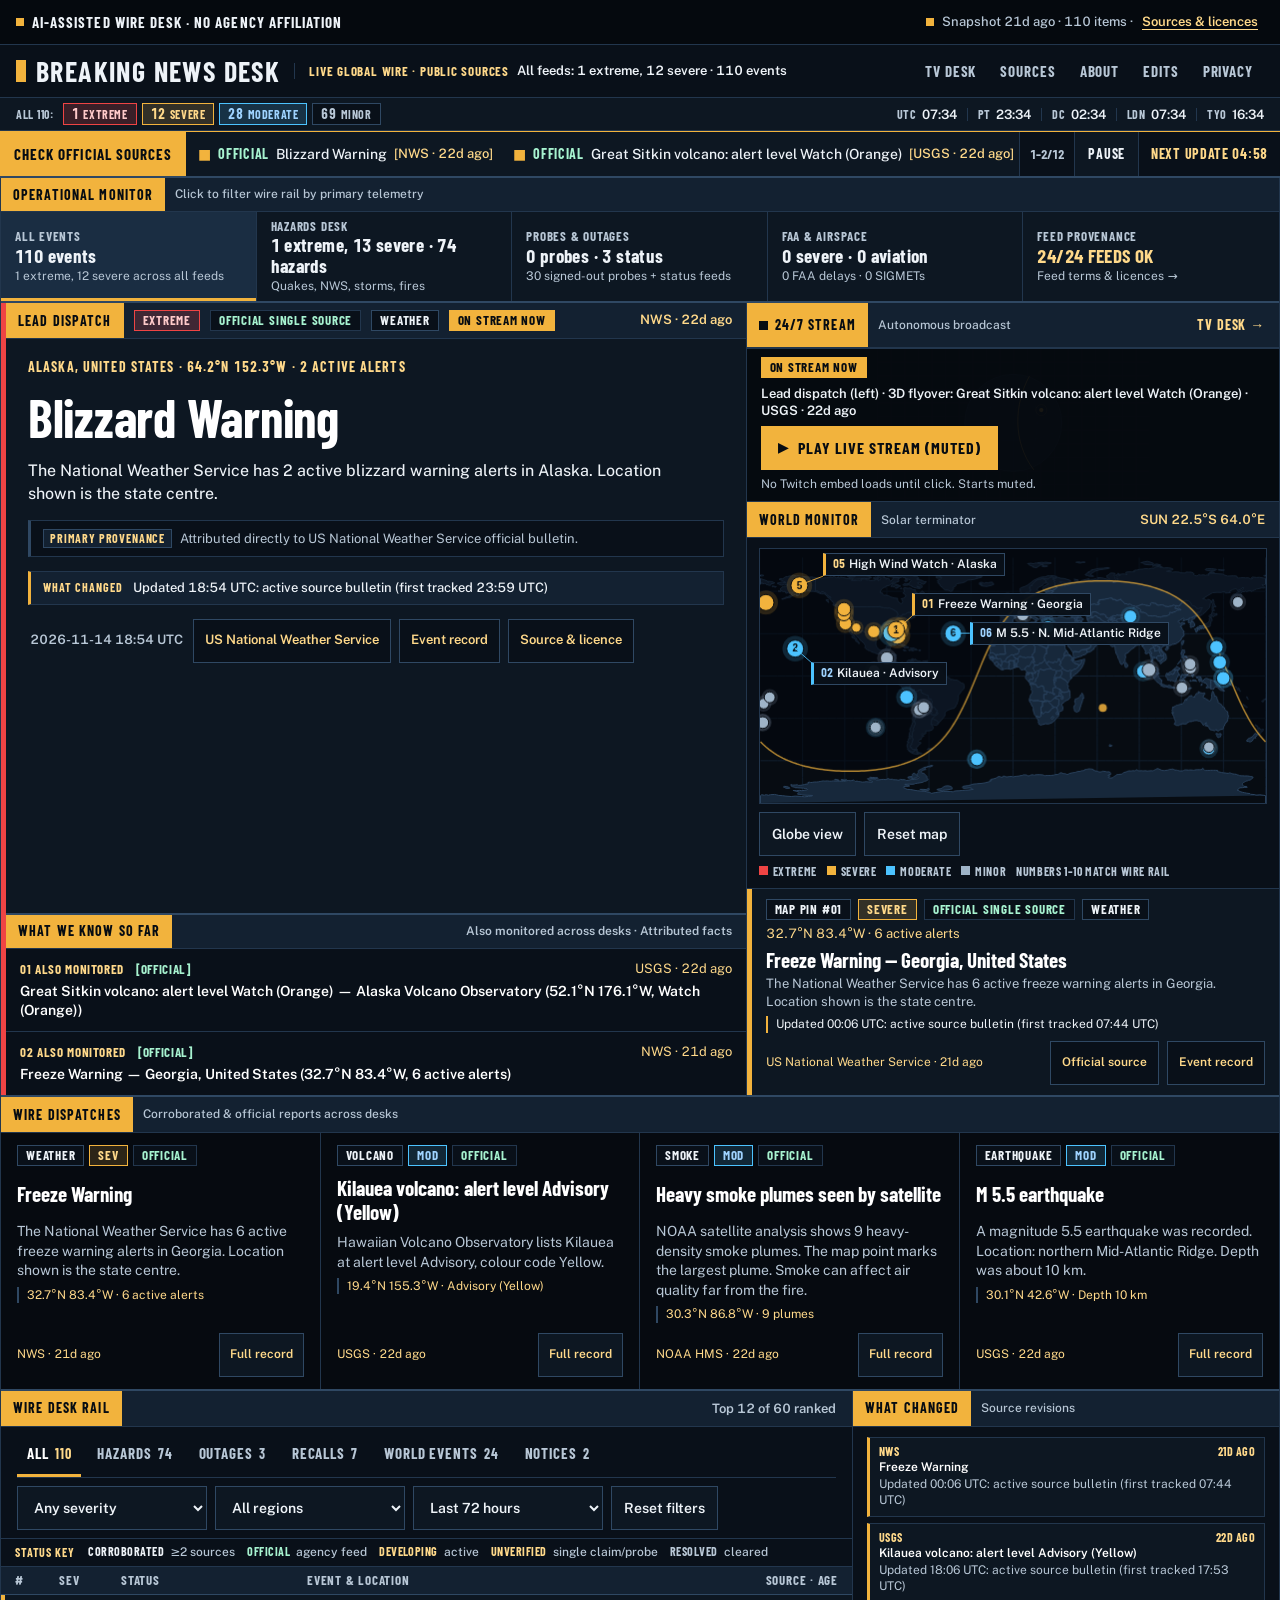
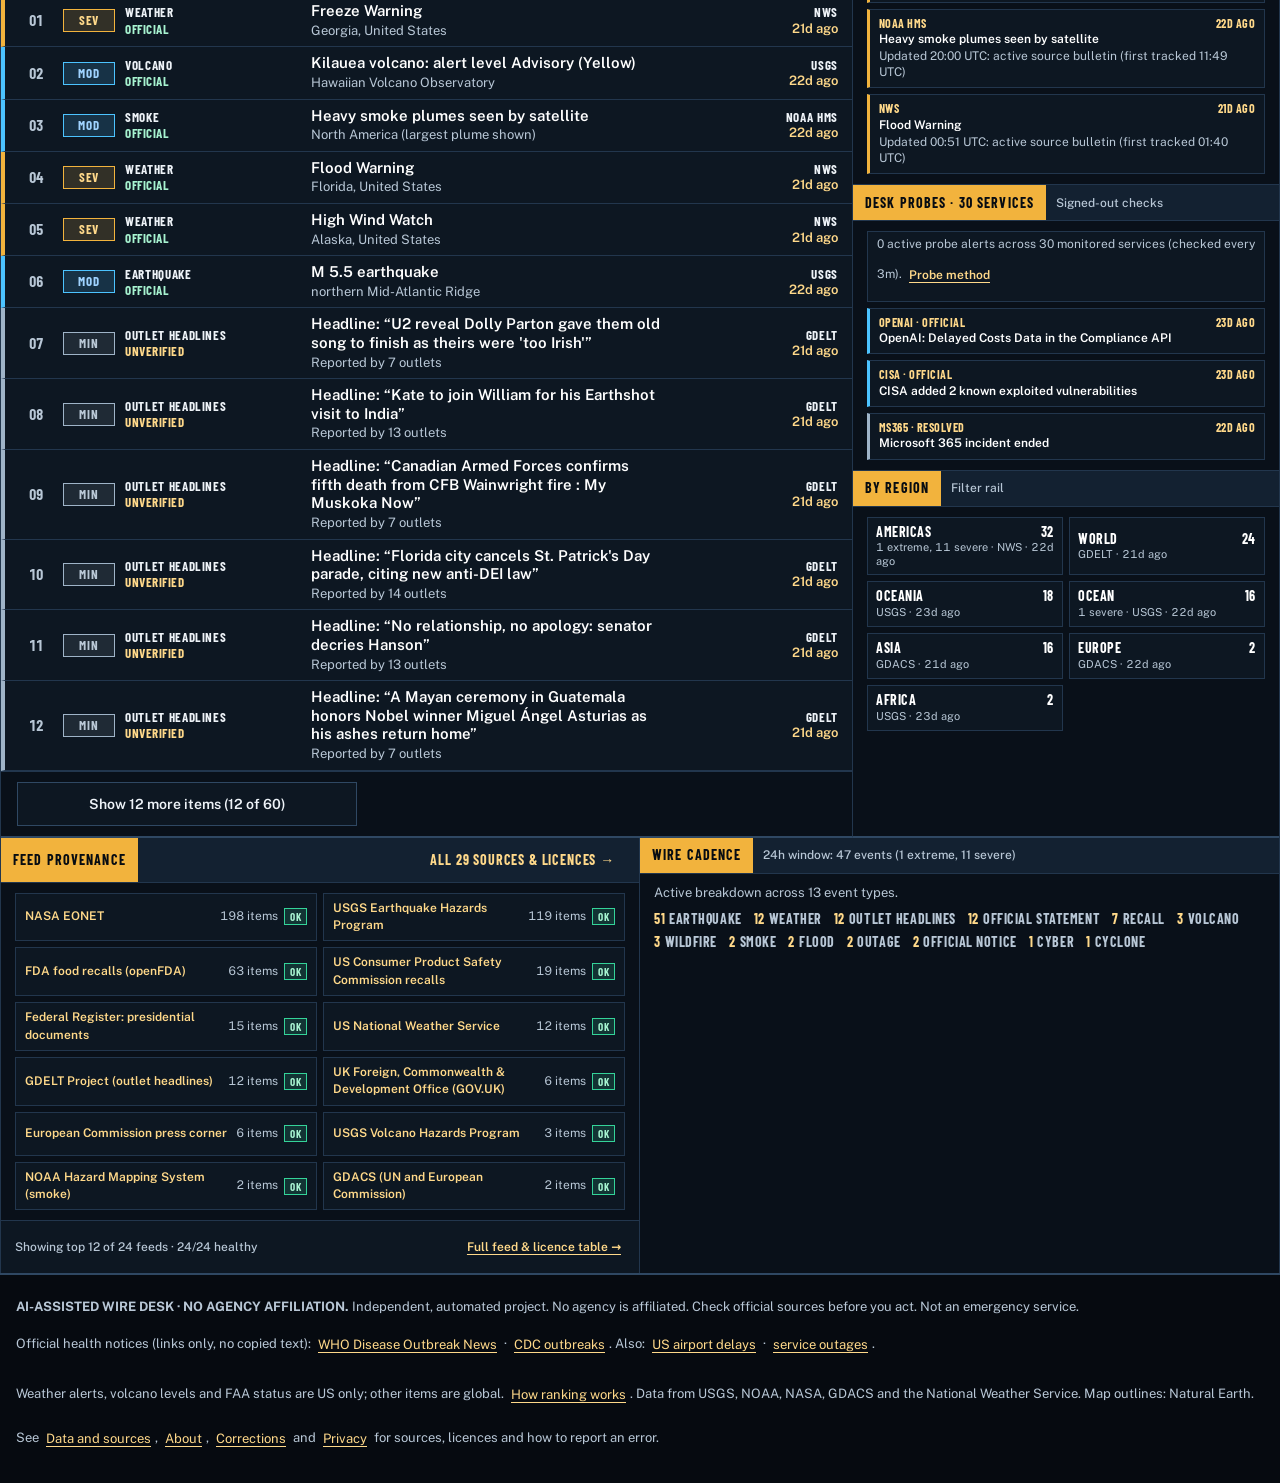
==== commit acb21274: "GD12 round 4: mobile ticker and tab strip fixed, lead shown once, stream above the fold, map labels " ====
--- a/index.html
+++ b/index.html
@@ -90,14 +90,14 @@
     </div>
     <div class="ops-grid">
       <button type="button" class="ops-cell is-active" id="ops-all" data-filter="all" aria-pressed="true">
-        <span class="ops-lbl">ALL MONITORED</span>
+        <span class="ops-lbl">ALL EVENTS</span>
         <strong class="ops-val" id="ops-all-val">--</strong>
         <span class="ops-sub" id="ops-all-sub">Ranked public bulletins</span>
       </button>
       <button type="button" class="ops-cell" id="ops-hazards" data-filter="g:hazards" aria-pressed="false">
-        <span class="ops-lbl">SEVERE HAZARDS</span>
+        <span class="ops-lbl">HAZARDS DESK</span>
         <strong class="ops-val" id="ops-haz-val">--</strong>
-        <span class="ops-sub" id="ops-haz-sub">Quakes, storms, fires, NWS</span>
+        <span class="ops-sub" id="ops-haz-sub">Quakes, NWS, storms, fires</span>
       </button>
       <button type="button" class="ops-cell" id="ops-outages" data-filter="g:outages" aria-pressed="false">
         <span class="ops-lbl">PROBES &amp; OUTAGES</span>
@@ -140,10 +140,10 @@
       <aside class="recap-box" id="recap-strip" aria-labelledby="recap-heading">
         <div class="recap-head">
           <h2 class="chyron-tag" id="recap-heading">WHAT WE KNOW SO FAR</h2>
-          <span id="recap-meta">Newcomer 2-point briefing · Attributed facts</span>
+          <span id="recap-meta">Also monitored across desks · Attributed facts</span>
         </div>
         <ul class="recap-list" id="recap-list">
-          <li>Loading verified top-story scope and secondary monitored events.</li>
+          <li>Loading additional verified public-source events.</li>
         </ul>
       </aside>
     </article>
@@ -233,7 +233,6 @@
         </div>
       </div>
     </div>
-    <div class="stream-rundown" id="stream-rundown" aria-label="Broadcast on-air queue"></div>
   </section>
 
   <section id="list-wrap" class="wire-rail-section" tabindex="-1" aria-labelledby="now">
@@ -243,11 +242,24 @@
       <a class="jump" id="map-jump" href="#map-wrap">World map &darr;</a>
     </div>
     <div class="rail-toolbar">
-      <div class="chips-row" role="group" aria-label="Section by news type" id="cats"></div>
+      <div class="cats-bar" id="cats-bar">
+        <div class="cats-scroll" id="cats-scroll">
+          <div class="chips-row" role="group" aria-label="Section by news type" id="cats"></div>
+        </div>
+        <button type="button" class="cats-chevron" id="cats-next" aria-label="More categories" hidden>&#x203A;</button>
+      </div>
       <details class="filter-drawer" id="filter-drawer" open>
         <summary class="filter-toggle">Filter severity, region &amp; age</summary>
         <div class="filters" role="group" aria-label="Wire filters" id="filters"></div>
       </details>
+    </div>
+    <div class="status-key" id="status-key" aria-label="Verification status key">
+      <span class="sk-head">STATUS KEY</span>
+      <span><b class="sk-corrob">CORROBORATED</b> &ge;2 sources</span>
+      <span><b class="sk-off">OFFICIAL</b> agency feed</span>
+      <span><b class="sk-dev">DEVELOPING</b> active</span>
+      <span><b class="sk-unv">UNVERIFIED</b> single claim/probe</span>
+      <span><b class="sk-res">RESOLVED</b> cleared</span>
     </div>
     <div class="rail-cols" aria-hidden="true">
       <span>#</span>
@@ -311,9 +323,9 @@
     </div>
     <div class="summary-body">
       <div id="stats"></div>
-      <div class="hist-subwrap" id="hist-wrap" hidden>
+      <div class="hist-subwrap" id="hist-wrap">
         <h3 id="hist-title" class="subhead-disp">Events in the feeds over time</h3>
-        <canvas id="hist" width="600" height="120" role="img" aria-label="Chart of event counts over time"></canvas>
+        <canvas id="hist" width="600" height="132" role="img" aria-label="Chart of event counts over time"></canvas>
         <div class="maptools">
           <button type="button" class="chip" data-h="24" aria-pressed="true">24 hours</button>
           <button type="button" class="chip" data-h="168" aria-pressed="false">7 days</button>
--- a/style.css
+++ b/style.css
@@ -142,6 +142,7 @@
 
 .mast-telemetry{display:flex;flex-wrap:wrap;align-items:center;gap:6px 14px}
 .tiles{display:flex;flex-wrap:wrap;align-items:center;gap:5px}
+.tile-scope{font:700 12px/1 var(--disp);letter-spacing:.06em;text-transform:uppercase;color:var(--mute);margin-right:4px}
 .tile{
   display:inline-flex;align-items:center;gap:4px;
   padding:3px 8px;
@@ -151,6 +152,7 @@
 }
 .tile b{font-size:14px}
 .tile[data-sev=extreme]{border-color:var(--red);background:var(--red-soft);color:var(--red-text)}
+.tile[data-sev=extreme].is-zero{border-color:var(--line);background:var(--mast-bg);color:var(--mute)}
 .tile[data-sev=severe]{border-color:var(--amber);background:var(--amber-soft);color:var(--amber-text)}
 .tile[data-sev=moderate]{border-color:var(--mod);background:var(--mod-soft);color:var(--mod-text)}
 .tile[data-sev=minor]{border-color:var(--border);color:var(--mute)}
@@ -202,17 +204,19 @@
 }
 .ticker-track{
   display:flex;align-items:center;gap:20px;
-  width:max-content;
+  width:max-content;max-width:100%;
   white-space:nowrap;
   font:500 14px/1.2 var(--sans);color:var(--text);
 }
-.tk-item{display:inline-flex;align-items:center;gap:7px;white-space:nowrap;flex-shrink:0}
+.tk-item{display:inline-flex;align-items:center;gap:7px;white-space:nowrap;flex-shrink:0;max-width:100%;min-width:0}
+.tk-head{display:inline-flex;align-items:center;gap:7px;flex-shrink:0}
 .tk-sep{color:var(--accent);font-weight:700}
 .tk-verif{font:700 14px/1 var(--disp);letter-spacing:.05em;text-transform:uppercase}
-.tk-meta{color:var(--amber-text);font-variant-numeric:tabular-nums;font-size:13px}
+.tk-meta{color:var(--amber-text);font-variant-numeric:tabular-nums;font-size:13px;flex-shrink:0}
+.tk-step-inline{font:700 12px/1 var(--disp);color:var(--mute);font-variant-numeric:tabular-nums;margin-left:auto}
 .tk-title{
   display:inline-flex;align-items:center;min-height:44px;min-width:44px;
-  color:var(--text);text-decoration:none;
+  color:var(--text);text-decoration:none;overflow:hidden;text-overflow:ellipsis;
 }
 .tk-title:hover{color:var(--link);text-decoration:underline}
 
@@ -292,8 +296,9 @@
   grid-template-areas:
     "topline topline topline topline topline topline topline topline topline topline topline topline"
     "ops ops ops ops ops ops ops ops ops ops ops ops"
+    "lead lead lead lead lead lead lead stream stream stream stream stream"
     "lead lead lead lead lead lead lead map map map map map"
-    "secondary secondary secondary secondary secondary secondary secondary stream stream stream stream stream"
+    "secondary secondary secondary secondary secondary secondary secondary secondary secondary secondary secondary secondary"
     "rail rail rail rail rail rail rail rail telemetry telemetry telemetry telemetry"
     "feeds feeds feeds feeds feeds feeds summary summary summary summary summary summary";
   align-items:stretch;
@@ -304,12 +309,12 @@
 #ops-monitor{grid-area:ops}
 #editorial-lead{grid-area:lead;display:flex;flex-direction:column;border-right:1px solid var(--line);border-bottom:2px solid var(--border);min-width:0}
 #map-wrap{grid-area:map;display:flex;flex-direction:column;border-bottom:2px solid var(--border);background:var(--mast-bg);min-width:0}
-#secondary-deck{grid-area:secondary;display:flex;flex-direction:column;border-right:1px solid var(--line);border-bottom:2px solid var(--border);min-width:0}
-#stream-facade{grid-area:stream;display:flex;flex-direction:column;border-bottom:2px solid var(--border);background:var(--stage-bg);min-width:0}
+#secondary-deck{grid-area:secondary;display:flex;flex-direction:column;border-right:0;border-bottom:2px solid var(--border);min-width:0}
+#stream-facade{grid-area:stream;display:flex;flex-direction:column;border-bottom:1px solid var(--line);background:var(--stage-bg);min-width:0}
 #list-wrap{grid-area:rail;min-width:0;border-right:1px solid var(--line);border-bottom:2px solid var(--border)}
 #telemetry-rail{grid-area:telemetry;min-width:0;background:var(--mast-bg);border-bottom:2px solid var(--border);display:flex;flex-direction:column}
-#feed-box{grid-area:feeds;min-width:0;border-right:1px solid var(--line);border-bottom:0;background:var(--mast-bg)}
-#summary-box{grid-area:summary;min-width:0;border-bottom:0;background:var(--mast-bg)}
+#feed-box{grid-area:feeds;min-width:0;border-right:1px solid var(--line);border-bottom:0;background:var(--mast-bg);display:flex;flex-direction:column}
+#summary-box{grid-area:summary;min-width:0;border-bottom:0;background:var(--mast-bg);display:flex;flex-direction:column}
 
 /* Operational Monitor Strip */
 .ops-monitor{background:var(--mast-bg);border-bottom:2px solid var(--border)}
@@ -345,7 +350,7 @@
   background-size:cover;
   border-left:5px solid var(--lead-bar,var(--accent));
 }
-.lead-body{padding:16px 20px 14px;display:flex;flex-direction:column;gap:10px}
+.lead-body{padding:20px 22px 18px;display:flex;flex-direction:column;gap:14px;flex:1}
 .lead-dateline{
   margin:0;
   font:700 14px/1.2 var(--disp);letter-spacing:.08em;text-transform:uppercase;
@@ -417,7 +422,7 @@
 
 /* Integrated WHAT WE KNOW SO FAR Newcomer Recap */
 .recap-box{
-  margin-top:auto;
+  margin-top:0;
   border-top:2px solid var(--border);
   background:var(--mast-bg);
 }
@@ -429,18 +434,26 @@
 .recap-head span{font:600 12px/1.2 var(--sans);color:var(--mute)}
 .recap-list{list-style:none;margin:0;padding:0}
 .recap-list li{
-  padding:8px 14px;
+  padding:0;
   border-top:1px solid var(--line);
   font-size:14px;line-height:1.4;color:var(--text);
 }
 .recap-list li:first-child{border-top:0}
+.recap-link{
+  display:flex;flex-direction:column;gap:4px;min-height:44px;padding:11px 14px;
+  color:var(--text);text-decoration:none;
+}
+.recap-link:hover{background:var(--surface)}
+.recap-link:hover .recap-headline{color:var(--link);text-decoration:underline}
+.recap-top{display:flex;flex-wrap:wrap;align-items:center;gap:4px 8px}
+.recap-headline{font:600 14px/1.35 var(--sans);color:#ffffff;overflow-wrap:break-word}
 .recap-item-tag{
-  display:inline-block;margin-right:7px;
+  display:inline-block;margin-right:4px;
   font:700 13px/1 var(--disp);letter-spacing:.05em;text-transform:uppercase;
   color:var(--amber-text);
 }
 .recap-item-src{
-  display:inline-block;margin-left:8px;
+  display:inline-block;margin-left:auto;
   font-size:13px;color:var(--amber-text);font-variant-numeric:tabular-nums;
 }
 
@@ -462,7 +475,7 @@
 .map-labels{position:absolute;inset:0;pointer-events:none;overflow:hidden;z-index:4}
 .map-leaders{position:absolute;inset:0;width:100%;height:100%;pointer-events:none}
 .map-callout{
-  position:absolute;max-width:192px;padding:3px 7px;
+  position:absolute;max-width:210px;padding:3px 7px;
   background:rgba(9,16,25,0.95);border:1px solid var(--border);border-left:3px solid var(--sev-bar,var(--accent));
   color:var(--text);font:600 12px/1.2 var(--sans);
   white-space:normal;word-break:normal;overflow-wrap:break-word;
@@ -488,8 +501,8 @@
 
 /* Docked Lower-Third Focus Plaque */
 .wire-plate{
-  flex:1;display:flex;flex-direction:column;gap:5px;
-  padding:12px 14px;
+  flex:1;display:flex;flex-direction:column;gap:4px;
+  padding:10px 14px;
   background:var(--panel);
   background-image:var(--asset-lower-plate);
   background-size:cover;
@@ -502,35 +515,36 @@
 .plaque-chg{margin:0;font-size:12px;color:var(--text);border-left:2px solid var(--accent);padding-left:8px}
 .plaque-actions{margin-top:auto;padding-top:4px;display:flex;flex-wrap:wrap;align-items:center;justify-content:space-between;gap:8px;font-size:12px;color:var(--amber-text)}
 
-/* Secondary Wire Dispatches (2x2 broadsheet columns) */
+/* Secondary Wire Dispatches (4-across broadsheet columns on desktop) */
 .secondary-deck{background:var(--bg)}
 .sec-grid{
   flex:1;
-  display:grid;grid-template-columns:repeat(2,minmax(0,1fr));
+  display:grid;grid-template-columns:repeat(4,minmax(0,1fr));
 }
 .sec-card{
-  display:flex;flex-direction:column;gap:6px;
-  padding:13px 16px;
-  border-bottom:1px solid var(--line);border-right:1px solid var(--line);
+  display:flex;flex-direction:column;gap:6px;min-width:0;max-width:100%;
+  padding:12px 16px;
+  border-bottom:0;border-right:1px solid var(--line);
   background:var(--bg);
 }
-.sec-card:nth-child(2n){border-right:0}
-.sec-card:nth-last-child(-n+2){border-bottom:0}
+.sec-card:nth-child(4n){border-right:0}
 .sec-card-top{display:flex;flex-wrap:wrap;align-items:center;gap:5px}
-.sec-card h3{font:700 21px/1.08 var(--disp);color:#ffffff}
+.sec-card h3{font:700 21px/1.1 var(--disp);color:#ffffff;min-width:0;max-width:100%;overflow-wrap:break-word}
 .sec-card-btn{
-  all:unset;box-sizing:border-box;cursor:pointer;
-  display:flex;align-items:center;width:100%;min-height:44px;padding:2px 0;
-  color:#ffffff;font:700 21px/1.1 var(--disp);
+  appearance:none;-webkit-appearance:none;box-sizing:border-box;cursor:pointer;
+  display:block;width:100%;min-width:0;max-width:100%;min-height:44px;
+  margin:0;padding:4px 0;border:0;background:none;text-align:left;
+  color:#ffffff;font:700 21px/1.12 var(--disp);
+  white-space:normal;overflow-wrap:break-word;word-break:break-word;
 }
 .sec-card-btn:hover{color:var(--link);text-decoration:underline}
-.sec-card-sum{margin:0;font-size:14px;line-height:1.4;color:var(--mute)}
+.sec-card-sum{margin:0;font-size:14px;line-height:1.4;color:var(--mute);min-width:0;max-width:100%;overflow-wrap:break-word}
 .sec-card-chg{
   margin:0;font-size:12px;line-height:1.35;color:var(--amber-text);
-  padding-left:8px;border-left:2px solid var(--border);
+  padding-left:8px;border-left:2px solid var(--border);min-width:0;max-width:100%;overflow-wrap:break-word;
 }
 .sec-card-foot{
-  margin-top:auto;padding-top:4px;
+  margin-top:auto;padding-top:4px;min-width:0;max-width:100%;
   display:flex;flex-wrap:wrap;align-items:center;justify-content:space-between;gap:8px;
   font-size:12px;color:var(--amber-text);font-variant-numeric:tabular-nums;
 }
@@ -547,19 +561,20 @@
 .stream-tv-link{margin-left:auto}
 
 .stream-stage{
-  position:relative;width:100%;aspect-ratio:16/9;
-  border-bottom:1px solid var(--line);background:#060a10;overflow:hidden;
-}
+  position:relative;width:100%;aspect-ratio:auto;min-height:124px;
+  border-bottom:0;background:#060a10;overflow:hidden;
+}
+.stream-stage.is-playing{aspect-ratio:16/9;min-height:0;border-bottom:1px solid var(--line)}
 .stream-poster{
-  position:relative;width:100%;height:100%;
+  position:relative;width:100%;min-height:124px;height:100%;
   display:flex;flex-direction:column;justify-content:flex-end;
   background-image:var(--asset-stream-poster);background-size:cover;background-position:center;
 }
 .stream-poster-svg{position:absolute;inset:0;width:100%;height:100%;display:block;pointer-events:none}
 .stream-overlay{
   position:relative;z-index:2;
-  display:flex;flex-direction:column;align-items:stretch;gap:7px;
-  padding:10px 14px;
+  display:flex;flex-direction:column;align-items:stretch;gap:6px;
+  padding:8px 14px;
   background:rgba(6,10,16,0.92);border-top:1px solid var(--line);
 }
 .stream-now-row{display:flex;flex-wrap:wrap;align-items:center;gap:8px;width:100%}
@@ -588,33 +603,10 @@
 }
 .stream-close-btn:hover{background:var(--surface);border-color:var(--accent)}
 
-.stream-rundown{flex:1;display:flex;flex-direction:column;background:var(--mast-bg)}
-.rundown-head{
-  display:flex;align-items:center;justify-content:space-between;gap:8px;
-  padding:6px 14px;background:var(--surface);border-bottom:1px solid var(--line);
-  font:700 12px/1 var(--disp);letter-spacing:.07em;text-transform:uppercase;color:var(--amber-text);
-}
-.rundown-head span:last-child{font:500 12px/1 var(--sans);text-transform:none;letter-spacing:0;color:var(--mute)}
-.rundown-row{
-  all:unset;box-sizing:border-box;cursor:pointer;
-  display:grid;grid-template-columns:26px 42px minmax(0,1fr) auto;
-  align-items:center;gap:8px;width:100%;min-height:46px;padding:7px 14px;
-  border-bottom:1px solid var(--line);border-left:4px solid var(--sev-bar,var(--border));
-  background:var(--panel);color:var(--text);font-size:13px;
-}
-.rundown-row:last-child{border-bottom:0}
-.rundown-row:hover{background:var(--surface)}
-.rundown-row.is-active{background:var(--surface-alt);border-left-width:6px}
-.rd-rank{font:700 13px/1 var(--disp);color:var(--mute);font-variant-numeric:tabular-nums}
-.rd-sev{
-  text-align:center;padding:2px 4px;background:var(--sev-soft);color:var(--sev-text);
-  border:1px solid var(--sev-bar);font:700 12px/1 var(--disp);letter-spacing:.05em;
-}
-.rd-title{font-weight:600;color:#ffffff;overflow:hidden;text-overflow:ellipsis;white-space:nowrap}
-.rd-meta{font:600 12px/1 var(--sans);color:var(--amber-text);white-space:nowrap;font-variant-numeric:tabular-nums}
+.stream-rundown{display:none}
 
 /* Wire Desk Rail */
-.wire-rail-section{padding:0 0 18px}
+.wire-rail-section{display:flex;flex-direction:column;padding:0}
 .wire-rail-section .chyron-bar{padding-right:8px}
 .rail-count{font:600 13px/1 var(--sans);color:var(--mute);font-variant-numeric:tabular-nums}
 .jump{margin-left:auto}
@@ -624,9 +616,46 @@
 }
 
 .rail-toolbar{padding:6px 16px 8px;border-bottom:1px solid var(--line);background:var(--mast-bg)}
+.cats-bar{
+  display:flex;align-items:stretch;
+  border-bottom:1px solid var(--line);margin:0 0 8px;min-height:45px;
+}
+.cats-scroll{position:relative;flex:1;min-width:0;overflow:hidden}
+.cats-scroll::before,.cats-scroll::after{
+  content:"";position:absolute;top:0;bottom:0;pointer-events:none;z-index:2;opacity:0;
+}
+.cats-scroll::before{left:0;width:22px;background:linear-gradient(270deg,rgba(9,16,25,0),var(--mast-bg) 90%)}
+.cats-scroll::after{right:0;width:32px;background:linear-gradient(90deg,rgba(9,16,25,0),var(--mast-bg) 90%)}
+.cats-scroll.has-more-left::before,.cats-scroll.has-more-right::after{opacity:1}
+.cats-chevron{
+  min-width:44px;width:44px;min-height:44px;flex-shrink:0;
+  background:var(--panel);color:var(--amber-text);
+  border:0;border-left:1px solid var(--line);
+  font:700 24px/1 var(--disp);cursor:pointer;
+  display:inline-flex;align-items:center;justify-content:center;
+}
+.cats-chevron:hover{background:var(--surface);color:#ffffff}
+.cats-chevron[hidden]{display:none}
 .chips-row{
-  display:flex;flex-wrap:wrap;gap:4px 6px;
-  border-bottom:1px solid var(--line);margin:0 0 8px;
+  display:flex;flex-wrap:nowrap;gap:4px 6px;
+  overflow-x:auto;scrollbar-width:none;-webkit-overflow-scrolling:touch;
+  border-bottom:0;margin:0;padding-right:18px;
+}
+.chips-row::-webkit-scrollbar{display:none}
+.status-key{
+  display:flex;flex-wrap:wrap;align-items:center;gap:4px 12px;
+  padding:6px 14px;background:var(--mast-bg);border-bottom:1px solid var(--line);
+  font:500 12px/1.3 var(--sans);color:var(--mute);
+}
+.status-key .sk-head{font:700 12px/1 var(--disp);letter-spacing:.07em;text-transform:uppercase;color:var(--amber-text);margin-right:2px}
+.status-key b{font:700 12px/1 var(--disp);letter-spacing:.04em;text-transform:uppercase;margin-right:3px}
+.sk-corrob{color:var(--text)}
+.sk-off{color:var(--green-text)}
+.sk-dev,.sk-unv{color:var(--amber-text)}
+.sk-res{color:var(--mute)}
+@media (min-width:760px){
+  .chips-row{flex-wrap:wrap;overflow-x:visible;padding-right:0}
+  .cat{padding:0 8px;font-size:14px}
 }
 .cat{
   display:inline-flex;align-items:center;justify-content:center;gap:6px;
@@ -666,7 +695,7 @@
 .rail-cols span:last-child{text-align:right}
 
 ol.list{list-style:none;margin:0;padding:0}
-ol.list:empty{min-height:120px}
+ol.list:empty{min-height:620px}
 .card{
   border-bottom:1px solid var(--line);
   border-left:4px solid var(--sev-bar,var(--border));
@@ -733,9 +762,13 @@
 }
 .when{font:600 13px/1.1 var(--sans);color:var(--amber-text);white-space:nowrap}
 
-.rail-more-bar{padding:12px 16px 0;display:flex;justify-content:flex-start}
+.rail-more-bar{
+  margin-top:auto;padding:10px 16px;display:flex;flex-wrap:wrap;align-items:center;justify-content:space-between;gap:8px;
+  background:var(--mast-bg);border-top:1px solid var(--line);
+}
 .rail-more-bar[hidden]{display:none}
 .rail-more-btn{width:100%;max-width:340px}
+.rail-more-note{font:500 12px/1.3 var(--sans);color:var(--mute)}
 
 .more{
   padding:12px 16px 16px 46px;
@@ -764,7 +797,7 @@
 .dg{margin:6px 0 8px;padding-left:18px;font-size:13px}
 .dg li{margin:4px 0}
 #hist-wrap[hidden]{display:none}
-#hist{width:100%;height:110px;display:block;margin-bottom:8px;border:1px solid var(--line);background:var(--stage-bg)}
+#hist{width:100%;height:132px;display:block;margin-bottom:8px;border:1px solid var(--line);background:var(--stage-bg)}
 
 .ledger-list{list-style:none;margin:0;padding:10px 14px;display:flex;flex-direction:column;gap:6px}
 .ledger-btn{
@@ -821,6 +854,15 @@
 .feed-badge{padding:2px 5px;font:700 11px/1 var(--disp);letter-spacing:.04em;text-transform:uppercase;border:1px solid var(--border)}
 .feed-badge.is-stale{background:#1f190d;border-color:var(--amber);color:var(--amber-text)}
 .feed-badge.is-fresh{background:var(--green-soft);border-color:var(--green);color:var(--green-text)}
+.feed-foot{
+  margin:auto 0 0;padding:4px 14px;border-top:1px solid var(--line);background:var(--panel);
+  font:500 12px/1.35 var(--sans);color:var(--mute);
+  display:flex;flex-wrap:wrap;align-items:center;justify-content:space-between;gap:6px;
+}
+.feed-foot a{
+  display:inline-flex;align-items:center;min-height:44px;min-width:44px;padding:0 4px;
+  color:var(--link);font-weight:600;
+}
 
 .summary-body{padding:10px 14px}
 
@@ -890,16 +932,21 @@
       "topline topline"
       "ops ops"
       "lead lead"
-      "map stream"
+      "stream map"
       "secondary secondary"
       "rail rail"
       "telemetry telemetry"
       "feeds summary";
   }
   #editorial-lead,#secondary-deck,#list-wrap{border-right:0}
-  #map-wrap{border-right:1px solid var(--line)}
+  #stream-facade{border-right:1px solid var(--line);border-bottom:2px solid var(--border)}
+  #map-wrap{border-right:0}
   .ops-grid{grid-template-columns:repeat(3,minmax(0,1fr))}
   .ops-cell{border-bottom:1px solid var(--line)}
+  .sec-grid{grid-template-columns:repeat(2,minmax(0,1fr))}
+  .sec-card{border-bottom:1px solid var(--line)}
+  .sec-card:nth-child(2n){border-right:0}
+  .sec-card:nth-last-child(-n+2){border-bottom:0}
   .feed-grid{grid-template-columns:minmax(0,1fr)}
 }
 
@@ -949,8 +996,22 @@
   .ticker-controls{grid-area:ctrl;display:contents}
   .ticker-step{display:none}
   .ticker-btn{grid-area:ctrl;border-left:1px solid var(--line);border-right:0;min-width:56px;min-height:44px;font-size:13px;padding:0 8px}
-  .ticker-viewport{grid-area:view;padding:0 8px;border-top:1px solid var(--line);border-right:0}
-  .tk-item{gap:5px}
+  .ticker-viewport{
+    grid-area:view;min-height:76px;padding:6px 10px;
+    border-top:1px solid var(--line);border-right:0;
+    align-items:stretch;overflow:visible;
+  }
+  .ticker-track{display:block;width:100%;white-space:normal}
+  .tk-item{
+    display:flex;flex-direction:column;align-items:stretch;gap:2px;
+    width:100%;white-space:normal;
+  }
+  .tk-head{display:flex;flex-wrap:wrap;align-items:center;gap:4px 8px;width:100%}
+  .tk-title{
+    display:flex;align-items:center;min-height:44px;min-width:0;width:100%;
+    white-space:normal;overflow:visible;text-overflow:clip;overflow-wrap:break-word;
+    font:600 13.5px/1.28 var(--sans);
+  }
 
   /* Mobile Reader Priority Order:
      Lead + Recap -> Compact Ops -> Stream Facade -> Sharp Wire Rail -> Map (after rail!) -> Secondary -> Telemetry -> Feeds -> Summary */
@@ -969,7 +1030,7 @@
       "summary";
     border-left:0;border-right:0;
   }
-  #map-wrap,#feed-box{border-right:0}
+  #stream-facade,#map-wrap,#feed-box{border-right:0}
 
   .lead-chyron{padding:0 8px 0 0;gap:3px 5px;min-height:32px}
   .lead-chyron .chyron-tag{padding:4px 8px;font-size:12px}
@@ -992,7 +1053,8 @@
   .recap-head{padding:0 8px 0 0;min-height:30px}
   .recap-head .chyron-tag{padding:4px 8px;font-size:12px}
   .recap-head span{display:none}
-  .recap-list li{padding:5px 10px;font-size:12px;line-height:1.32}
+  .recap-link{padding:6px 10px}
+  .recap-headline{font-size:13px;line-height:1.32}
 
   .ops-bar{padding-right:4px;min-height:44px}
   .ops-bar-note{display:none}
@@ -1016,8 +1078,8 @@
   .stream-rundown{display:none}
 
   .rail-toolbar{padding:6px 10px}
-  .chips-row{flex-wrap:nowrap;overflow-x:auto;scrollbar-width:none;-webkit-overflow-scrolling:touch;margin-bottom:6px}
-  .chips-row::-webkit-scrollbar{display:none}
+  .cats-bar{margin-bottom:6px}
+  .status-key{padding:5px 10px;gap:3px 10px;font-size:11.5px}
   .filter-toggle{display:flex;margin-bottom:6px}
   .filters{display:grid;grid-template-columns:repeat(2,minmax(0,1fr));gap:6px;padding-top:2px}
   .filters select,.filters .chip{width:100%;flex:none}
@@ -1033,9 +1095,9 @@
   .more{padding:10px 12px 14px}
 
   .wire-plate{padding:10px 12px}
-  .map-callout{max-width:152px;font-size:11px;padding:2px 5px}
+  .map-callout{max-width:168px;font-size:11px;padding:2px 5px}
   .sec-grid,.feed-grid{grid-template-columns:minmax(0,1fr)}
-  .sec-card{border-right:0}
+  .sec-card{border-right:0;border-bottom:1px solid var(--line)}
   .sec-card:nth-last-child(-n+2){border-bottom:1px solid var(--line)}
   .sec-card:last-child{border-bottom:0}
 }
